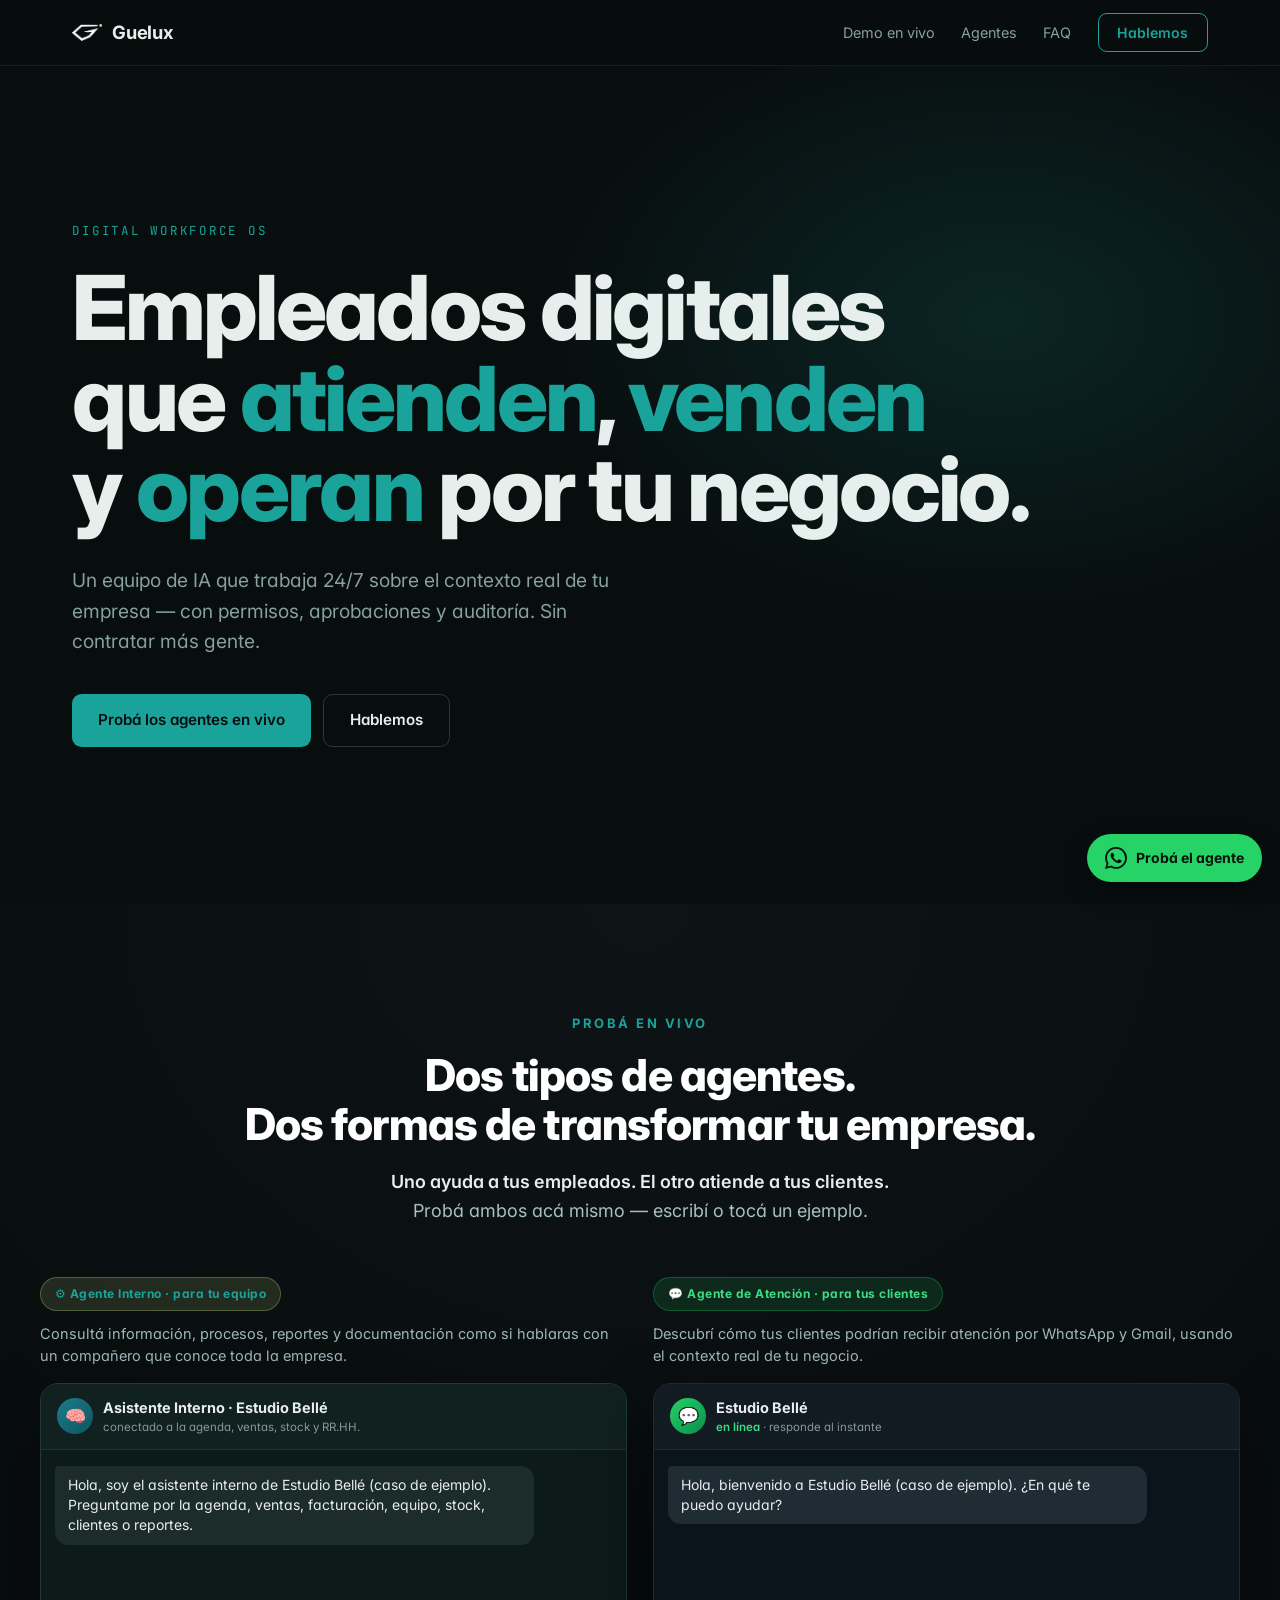
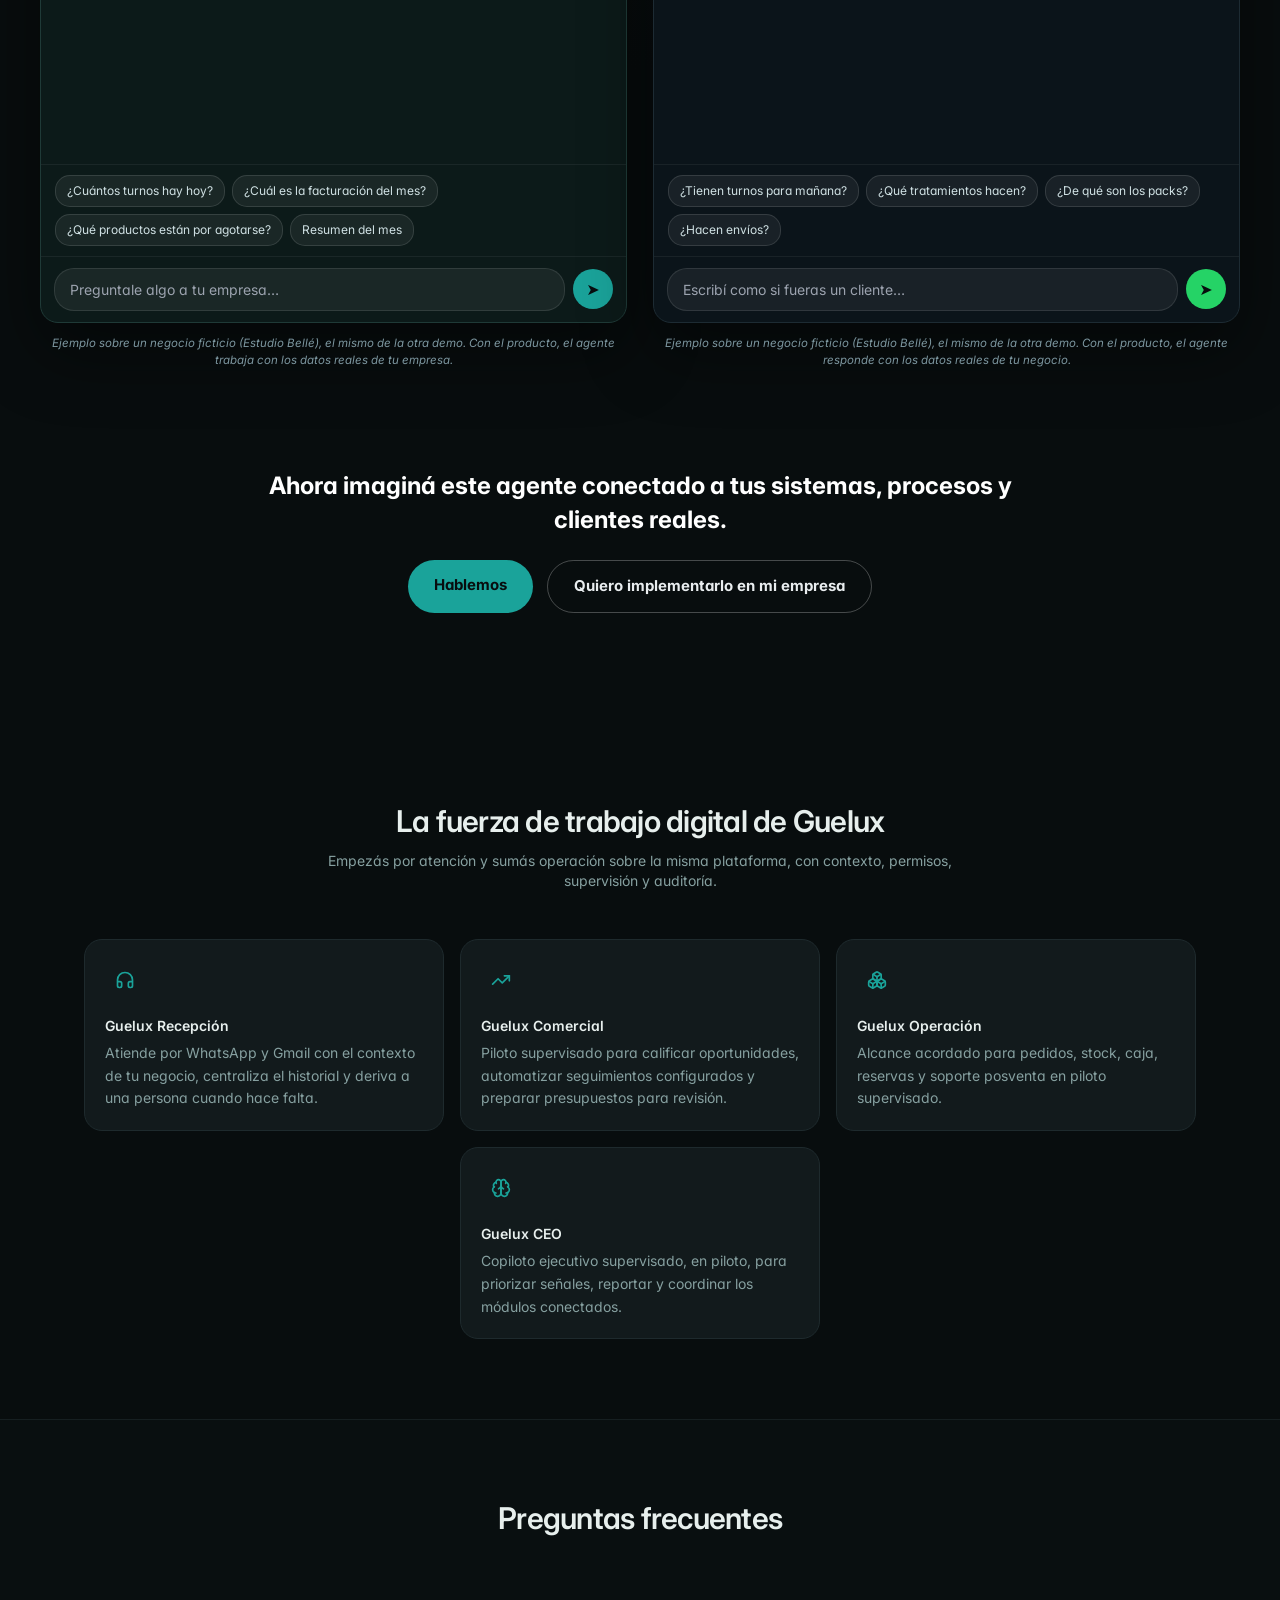
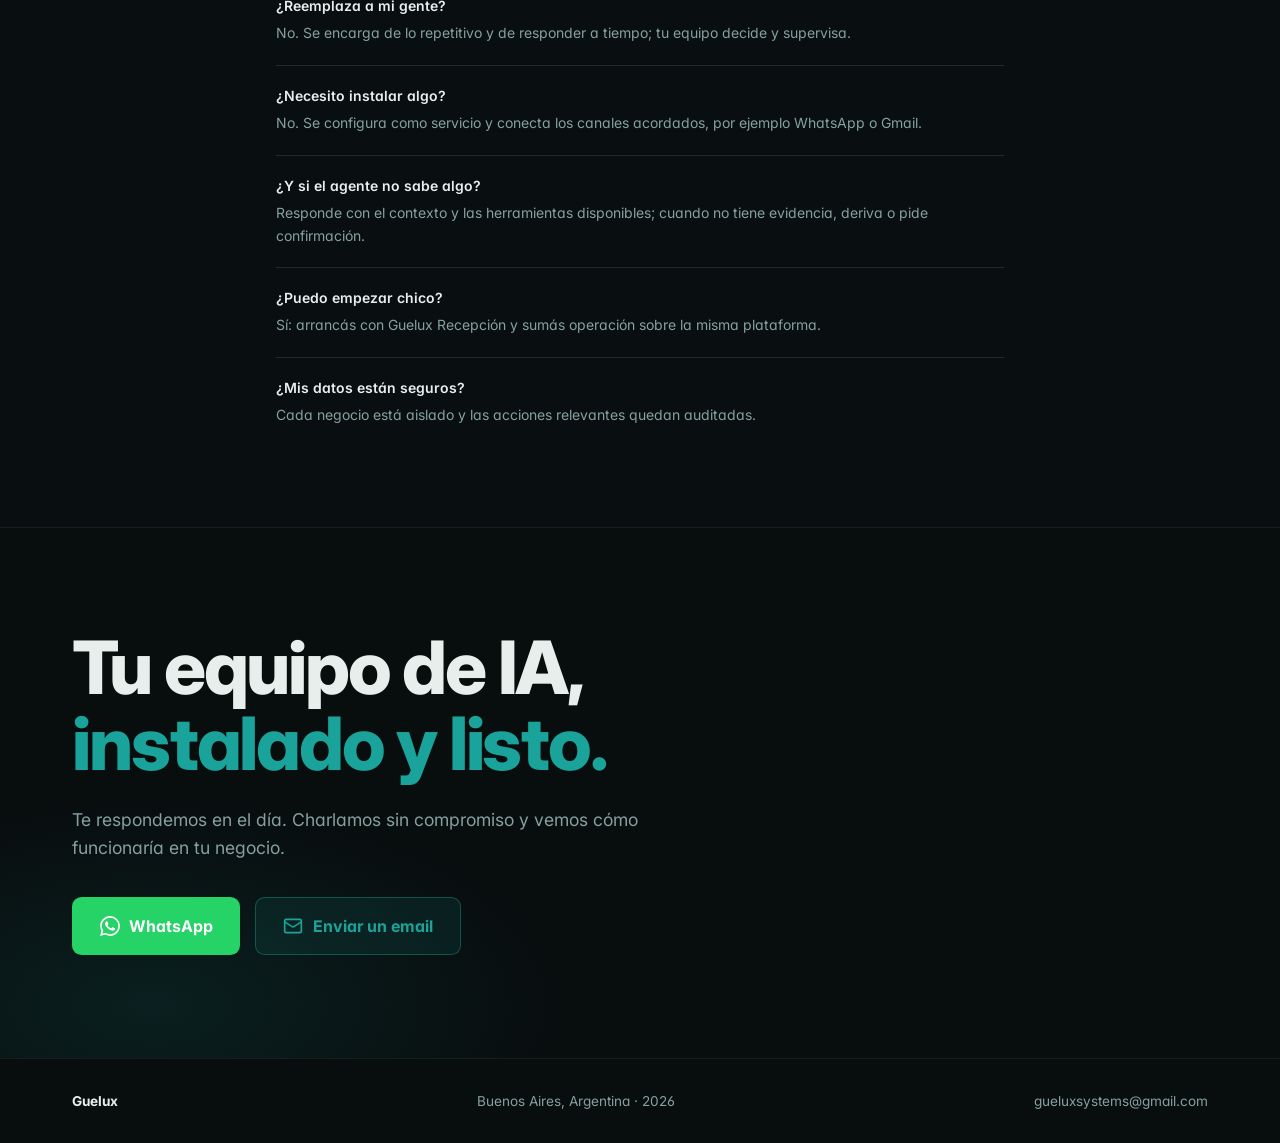
==== index.html @ 10192f2e "landing: id=faq en la sección FAQ (arregla el ancla del menú)" ====
<!DOCTYPE html>
<html lang="es-AR">
<head>
<meta charset="UTF-8" />
<meta name="viewport" content="width=device-width, initial-scale=1.0" />
<title>Guelux — Empleados digitales para tu negocio</title>
<meta name="description" content="Empleados digitales que atienden y operan con el contexto real de tu empresa por WhatsApp y Gmail, dentro de reglas, permisos y supervisión humana." />
<meta name="keywords" content="empleados digitales, agente de IA, atención por WhatsApp, IA para negocios, agente de ventas, chatbot con IA, automatización, CRM con IA, Argentina" />
<meta name="author" content="Guelux" />
<link rel="canonical" href="https://guelux.com/" />
<meta name="robots" content="index, follow, max-image-preview:large" />
<meta name="theme-color" content="#080d0e" />
<!-- Open Graph -->
<meta property="og:type" content="website" />
<meta property="og:site_name" content="Guelux" />
<meta property="og:locale" content="es_AR" />
<meta property="og:title" content="Guelux — Empleados digitales para tu negocio" />
<meta property="og:description" content="Empleados digitales que atienden, venden y operan por tu negocio 24/7 por WhatsApp y Gmail, sobre el contexto real de tu empresa. Probá el agente ahora." />
<meta property="og:url" content="https://guelux.com/" />
<meta property="og:image" content="https://guelux.com/guelux-logo.png" />
<!-- Twitter -->
<meta name="twitter:card" content="summary_large_image" />
<meta name="twitter:title" content="Guelux — Empleados digitales para tu negocio" />
<meta name="twitter:description" content="Empleados digitales que atienden, venden y operan por tu negocio 24/7 por WhatsApp. Probá el agente ahora." />
<meta name="twitter:image" content="https://guelux.com/guelux-logo.png" />
<!-- Datos estructurados (SEO / rich results) -->
<script type="application/ld+json">
{"@context":"https://schema.org","@graph":[
 {"@type":"Organization","@id":"https://guelux.com/#org","name":"Guelux","url":"https://guelux.com/","logo":"https://guelux.com/guelux-logo.png","email":"gueluxsystems@gmail.com","areaServed":"AR","description":"Empleados digitales de IA que atienden, venden y operan por tu negocio 24/7 por WhatsApp y Gmail, sobre el contexto real de tu empresa."},
 {"@type":"WebSite","@id":"https://guelux.com/#website","url":"https://guelux.com/","name":"Guelux","inLanguage":"es-AR","publisher":{"@id":"https://guelux.com/#org"}},
 {"@type":"FAQPage","@id":"https://guelux.com/#faq","mainEntity":[
  {"@type":"Question","name":"¿Reemplaza a mi gente?","acceptedAnswer":{"@type":"Answer","text":"No. Se encarga de lo repetitivo y de responder a tiempo; tu equipo decide y supervisa."}},
  {"@type":"Question","name":"¿Necesito instalar algo?","acceptedAnswer":{"@type":"Answer","text":"No. Se configura como servicio y conecta los canales acordados, por ejemplo WhatsApp o Gmail."}},
  {"@type":"Question","name":"¿Y si el agente no sabe algo?","acceptedAnswer":{"@type":"Answer","text":"Responde con el contexto y las herramientas disponibles; cuando no tiene evidencia, deriva o pide confirmación."}},
  {"@type":"Question","name":"¿Puedo empezar chico?","acceptedAnswer":{"@type":"Answer","text":"Sí: arrancás con Guelux Recepción y sumás operación sobre la misma plataforma."}},
  {"@type":"Question","name":"¿Mis datos están seguros?","acceptedAnswer":{"@type":"Answer","text":"Cada negocio está aislado y las acciones relevantes quedan auditadas."}}
 ]}
]}
</script>
<link rel="icon" type="image/png" href="/guelux-logo.png" />
<link rel="apple-touch-icon" href="/guelux-logo.png" />
<link rel="preconnect" href="https://fonts.googleapis.com" />
<link rel="preconnect" href="https://fonts.gstatic.com" crossorigin />
<link href="https://fonts.googleapis.com/css2?family=Inter:wght@300;400;500;600;700;800;900&family=JetBrains+Mono:wght@400;500&display=swap" rel="stylesheet" />
<style>*,:after,:before{--tw-border-spacing-x:0;--tw-border-spacing-y:0;--tw-translate-x:0;--tw-translate-y:0;--tw-rotate:0;--tw-skew-x:0;--tw-skew-y:0;--tw-scale-x:1;--tw-scale-y:1;--tw-pan-x: ;--tw-pan-y: ;--tw-pinch-zoom: ;--tw-scroll-snap-strictness:proximity;--tw-gradient-from-position: ;--tw-gradient-via-position: ;--tw-gradient-to-position: ;--tw-ordinal: ;--tw-slashed-zero: ;--tw-numeric-figure: ;--tw-numeric-spacing: ;--tw-numeric-fraction: ;--tw-ring-inset: ;--tw-ring-offset-width:0px;--tw-ring-offset-color:#fff;--tw-ring-color:rgba(59,130,246,.5);--tw-ring-offset-shadow:0 0 #0000;--tw-ring-shadow:0 0 #0000;--tw-shadow:0 0 #0000;--tw-shadow-colored:0 0 #0000;--tw-blur: ;--tw-brightness: ;--tw-contrast: ;--tw-grayscale: ;--tw-hue-rotate: ;--tw-invert: ;--tw-saturate: ;--tw-sepia: ;--tw-drop-shadow: ;--tw-backdrop-blur: ;--tw-backdrop-brightness: ;--tw-backdrop-contrast: ;--tw-backdrop-grayscale: ;--tw-backdrop-hue-rotate: ;--tw-backdrop-invert: ;--tw-backdrop-opacity: ;--tw-backdrop-saturate: ;--tw-backdrop-sepia: ;--tw-contain-size: ;--tw-contain-layout: ;--tw-contain-paint: ;--tw-contain-style: }::backdrop{--tw-border-spacing-x:0;--tw-border-spacing-y:0;--tw-translate-x:0;--tw-translate-y:0;--tw-rotate:0;--tw-skew-x:0;--tw-skew-y:0;--tw-scale-x:1;--tw-scale-y:1;--tw-pan-x: ;--tw-pan-y: ;--tw-pinch-zoom: ;--tw-scroll-snap-strictness:proximity;--tw-gradient-from-position: ;--tw-gradient-via-position: ;--tw-gradient-to-position: ;--tw-ordinal: ;--tw-slashed-zero: ;--tw-numeric-figure: ;--tw-numeric-spacing: ;--tw-numeric-fraction: ;--tw-ring-inset: ;--tw-ring-offset-width:0px;--tw-ring-offset-color:#fff;--tw-ring-color:rgba(59,130,246,.5);--tw-ring-offset-shadow:0 0 #0000;--tw-ring-shadow:0 0 #0000;--tw-shadow:0 0 #0000;--tw-shadow-colored:0 0 #0000;--tw-blur: ;--tw-brightness: ;--tw-contrast: ;--tw-grayscale: ;--tw-hue-rotate: ;--tw-invert: ;--tw-saturate: ;--tw-sepia: ;--tw-drop-shadow: ;--tw-backdrop-blur: ;--tw-backdrop-brightness: ;--tw-backdrop-contrast: ;--tw-backdrop-grayscale: ;--tw-backdrop-hue-rotate: ;--tw-backdrop-invert: ;--tw-backdrop-opacity: ;--tw-backdrop-saturate: ;--tw-backdrop-sepia: ;--tw-contain-size: ;--tw-contain-layout: ;--tw-contain-paint: ;--tw-contain-style: }/*
! tailwindcss v3.4.19 | MIT License | https://tailwindcss.com
*/*,:after,:before{box-sizing:border-box;border:0 solid #e5e7eb}:after,:before{--tw-content:""}:host,html{line-height:1.5;-webkit-text-size-adjust:100%;-moz-tab-size:4;-o-tab-size:4;tab-size:4;font-family:var(--font-sans),ui-sans-serif,system-ui,sans-serif;font-feature-settings:normal;font-variation-settings:normal;-webkit-tap-highlight-color:transparent}body{margin:0;line-height:inherit}hr{height:0;color:inherit;border-top-width:1px}abbr:where([title]){-webkit-text-decoration:underline dotted;text-decoration:underline dotted}h1,h2,h3,h4,h5,h6{font-size:inherit;font-weight:inherit}a{color:inherit;text-decoration:inherit}b,strong{font-weight:bolder}code,kbd,pre,samp{font-family:ui-monospace,SFMono-Regular,Menlo,Monaco,Consolas,Liberation Mono,Courier New,monospace;font-feature-settings:normal;font-variation-settings:normal;font-size:1em}small{font-size:80%}sub,sup{font-size:75%;line-height:0;position:relative;vertical-align:baseline}sub{bottom:-.25em}sup{top:-.5em}table{text-indent:0;border-color:inherit;border-collapse:collapse}button,input,optgroup,select,textarea{font-family:inherit;font-feature-settings:inherit;font-variation-settings:inherit;font-size:100%;font-weight:inherit;line-height:inherit;letter-spacing:inherit;color:inherit;margin:0;padding:0}button,select{text-transform:none}button,input:where([type=button]),input:where([type=reset]),input:where([type=submit]){-webkit-appearance:button;background-color:transparent;background-image:none}:-moz-focusring{outline:auto}:-moz-ui-invalid{box-shadow:none}progress{vertical-align:baseline}::-webkit-inner-spin-button,::-webkit-outer-spin-button{height:auto}[type=search]{-webkit-appearance:textfield;outline-offset:-2px}::-webkit-search-decoration{-webkit-appearance:none}::-webkit-file-upload-button{-webkit-appearance:button;font:inherit}summary{display:list-item}blockquote,dd,dl,figure,h1,h2,h3,h4,h5,h6,hr,p,pre{margin:0}fieldset{margin:0}fieldset,legend{padding:0}menu,ol,ul{list-style:none;margin:0;padding:0}dialog{padding:0}textarea{resize:vertical}input::-moz-placeholder,textarea::-moz-placeholder{opacity:1;color:#9ca3af}input::placeholder,textarea::placeholder{opacity:1;color:#9ca3af}[role=button],button{cursor:pointer}:disabled{cursor:default}audio,canvas,embed,iframe,img,object,svg,video{display:block;vertical-align:middle}img,video{max-width:100%;height:auto}[hidden]:where(:not([hidden=until-found])){display:none}.pointer-events-none{pointer-events:none}.fixed{position:fixed}.absolute{position:absolute}.relative{position:relative}.sticky{position:sticky}.inset-0{inset:0}.-bottom-24{bottom:-6rem}.-left-24{left:-6rem}.-left-32{left:-8rem}.-left-\[27px\]{left:-27px}.-right-0\.5{right:-.125rem}.-right-20{right:-5rem}.-top-0\.5{top:-.125rem}.-top-3{top:-.75rem}.left-0\.5{left:.125rem}.left-3{left:.75rem}.left-6{left:1.5rem}.right-0{right:0}.top-0{top:0}.top-0\.5{top:.125rem}.top-1\/2{top:50%}.top-1\/4{top:25%}.top-10{top:2.5rem}.top-40{top:10rem}.z-10{z-index:10}.z-20{z-index:20}.z-40{z-index:40}.z-50{z-index:50}.m-3{margin:.75rem}.mx-auto{margin-left:auto;margin-right:auto}.mb-1\.5{margin-bottom:.375rem}.mb-2{margin-bottom:.5rem}.mb-2\.5{margin-bottom:.625rem}.mb-3{margin-bottom:.75rem}.mb-4{margin-bottom:1rem}.mb-6{margin-bottom:1.5rem}.mb-8{margin-bottom:2rem}.ml-1{margin-left:.25rem}.ml-2{margin-left:.5rem}.ml-auto{margin-left:auto}.mt-0\.5{margin-top:.125rem}.mt-1{margin-top:.25rem}.mt-1\.5{margin-top:.375rem}.mt-10{margin-top:2.5rem}.mt-12{margin-top:3rem}.mt-2{margin-top:.5rem}.mt-2\.5{margin-top:.625rem}.mt-3{margin-top:.75rem}.mt-4{margin-top:1rem}.mt-5{margin-top:1.25rem}.mt-6{margin-top:1.5rem}.mt-7{margin-top:1.75rem}.mt-8{margin-top:2rem}.line-clamp-2{overflow:hidden;display:-webkit-box;-webkit-box-orient:vertical;-webkit-line-clamp:2}.block{display:block}.inline-block{display:inline-block}.flex{display:flex}.inline-flex{display:inline-flex}.table{display:table}.grid{display:grid}.hidden{display:none}.h-1{height:.25rem}.h-1\.5{height:.375rem}.h-10{height:2.5rem}.h-11{height:2.75rem}.h-12{height:3rem}.h-14{height:3.5rem}.h-16{height:4rem}.h-2{height:.5rem}.h-3{height:.75rem}.h-3\.5{height:.875rem}.h-4{height:1rem}.h-5{height:1.25rem}.h-56{height:14rem}.h-6{height:1.5rem}.h-7{height:1.75rem}.h-8{height:2rem}.h-80{height:20rem}.h-9{height:2.25rem}.h-\[28rem\]{height:28rem}.h-\[30rem\]{height:30rem}.h-full{height:100%}.h-screen{height:100vh}.max-h-96{max-height:24rem}.min-h-0{min-height:0}.min-h-screen{min-height:100vh}.w-1{width:.25rem}.w-1\.5{width:.375rem}.w-10{width:2.5rem}.w-11{width:2.75rem}.w-12{width:3rem}.w-14{width:3.5rem}.w-16{width:4rem}.w-2{width:.5rem}.w-20{width:5rem}.w-24{width:6rem}.w-28{width:7rem}.w-3{width:.75rem}.w-3\.5{width:.875rem}.w-32{width:8rem}.w-4{width:1rem}.w-40{width:10rem}.w-44{width:11rem}.w-5{width:1.25rem}.w-56{width:14rem}.w-6{width:1.5rem}.w-60{width:15rem}.w-7{width:1.75rem}.w-72{width:18rem}.w-8{width:2rem}.w-80{width:20rem}.w-9{width:2.25rem}.w-\[28rem\]{width:28rem}.w-\[30rem\]{width:30rem}.w-fit{width:-moz-fit-content;width:fit-content}.w-full{width:100%}.min-w-0{min-width:0}.min-w-4{min-width:1rem}.min-w-\[150px\]{min-width:150px}.min-w-\[160px\]{min-width:160px}.min-w-\[2\.5rem\]{min-width:2.5rem}.min-w-\[200px\]{min-width:200px}.min-w-\[220px\]{min-width:220px}.max-w-2xl{max-width:42rem}.max-w-3xl{max-width:48rem}.max-w-4xl{max-width:56rem}.max-w-6xl{max-width:72rem}.max-w-\[22ch\]{max-width:22ch}.max-w-\[78\%\]{max-width:78%}.max-w-\[82\%\]{max-width:82%}.max-w-lg{max-width:32rem}.max-w-md{max-width:28rem}.max-w-sm{max-width:24rem}.max-w-xl{max-width:36rem}.max-w-xs{max-width:20rem}.flex-1{flex:1 1 0%}.shrink-0{flex-shrink:0}.-translate-y-1\/2{--tw-translate-y:-50%;transform:translate(var(--tw-translate-x),var(--tw-translate-y)) rotate(var(--tw-rotate)) skewX(var(--tw-skew-x)) skewY(var(--tw-skew-y)) scaleX(var(--tw-scale-x)) scaleY(var(--tw-scale-y))}@keyframes pulse{50%{opacity:.5}}.animate-pulse{animation:pulse 2s cubic-bezier(.4,0,.6,1) infinite}@keyframes spin{to{transform:rotate(1turn)}}.animate-spin{animation:spin 1s linear infinite}.cursor-default{cursor:default}.cursor-pointer{cursor:pointer}.resize-none{resize:none}.resize-y{resize:vertical}.grid-cols-1{grid-template-columns:repeat(1,minmax(0,1fr))}.grid-cols-2{grid-template-columns:repeat(2,minmax(0,1fr))}.grid-cols-3{grid-template-columns:repeat(3,minmax(0,1fr))}.grid-cols-4{grid-template-columns:repeat(4,minmax(0,1fr))}.flex-row-reverse{flex-direction:row-reverse}.flex-col{flex-direction:column}.flex-wrap{flex-wrap:wrap}.items-start{align-items:flex-start}.items-end{align-items:flex-end}.items-center{align-items:center}.items-baseline{align-items:baseline}.justify-start{justify-content:flex-start}.justify-end{justify-content:flex-end}.justify-center{justify-content:center}.justify-between{justify-content:space-between}.gap-0\.5{gap:.125rem}.gap-1{gap:.25rem}.gap-1\.5{gap:.375rem}.gap-2{gap:.5rem}.gap-2\.5{gap:.625rem}.gap-3{gap:.75rem}.gap-4{gap:1rem}.gap-5{gap:1.25rem}.gap-6{gap:1.5rem}.gap-7{gap:1.75rem}.gap-px{gap:1px}.gap-x-2{-moz-column-gap:.5rem;column-gap:.5rem}.gap-x-3{-moz-column-gap:.75rem;column-gap:.75rem}.gap-x-4{-moz-column-gap:1rem;column-gap:1rem}.gap-x-6{-moz-column-gap:1.5rem;column-gap:1.5rem}.gap-y-1{row-gap:.25rem}.gap-y-2{row-gap:.5rem}.space-y-0\.5>:not([hidden])~:not([hidden]){--tw-space-y-reverse:0;margin-top:calc(.125rem * calc(1 - var(--tw-space-y-reverse)));margin-bottom:calc(.125rem * var(--tw-space-y-reverse))}.space-y-1\.5>:not([hidden])~:not([hidden]){--tw-space-y-reverse:0;margin-top:calc(.375rem * calc(1 - var(--tw-space-y-reverse)));margin-bottom:calc(.375rem * var(--tw-space-y-reverse))}.space-y-2>:not([hidden])~:not([hidden]){--tw-space-y-reverse:0;margin-top:calc(.5rem * calc(1 - var(--tw-space-y-reverse)));margin-bottom:calc(.5rem * var(--tw-space-y-reverse))}.space-y-2\.5>:not([hidden])~:not([hidden]){--tw-space-y-reverse:0;margin-top:calc(.625rem * calc(1 - var(--tw-space-y-reverse)));margin-bottom:calc(.625rem * var(--tw-space-y-reverse))}.space-y-3>:not([hidden])~:not([hidden]){--tw-space-y-reverse:0;margin-top:calc(.75rem * calc(1 - var(--tw-space-y-reverse)));margin-bottom:calc(.75rem * var(--tw-space-y-reverse))}.space-y-3\.5>:not([hidden])~:not([hidden]){--tw-space-y-reverse:0;margin-top:calc(.875rem * calc(1 - var(--tw-space-y-reverse)));margin-bottom:calc(.875rem * var(--tw-space-y-reverse))}.space-y-4>:not([hidden])~:not([hidden]){--tw-space-y-reverse:0;margin-top:calc(1rem * calc(1 - var(--tw-space-y-reverse)));margin-bottom:calc(1rem * var(--tw-space-y-reverse))}.space-y-5>:not([hidden])~:not([hidden]){--tw-space-y-reverse:0;margin-top:calc(1.25rem * calc(1 - var(--tw-space-y-reverse)));margin-bottom:calc(1.25rem * var(--tw-space-y-reverse))}.space-y-6>:not([hidden])~:not([hidden]){--tw-space-y-reverse:0;margin-top:calc(1.5rem * calc(1 - var(--tw-space-y-reverse)));margin-bottom:calc(1.5rem * var(--tw-space-y-reverse))}.space-y-8>:not([hidden])~:not([hidden]){--tw-space-y-reverse:0;margin-top:calc(2rem * calc(1 - var(--tw-space-y-reverse)));margin-bottom:calc(2rem * var(--tw-space-y-reverse))}.divide-y>:not([hidden])~:not([hidden]){--tw-divide-y-reverse:0;border-top-width:calc(1px * calc(1 - var(--tw-divide-y-reverse)));border-bottom-width:calc(1px * var(--tw-divide-y-reverse))}.divide-border>:not([hidden])~:not([hidden]){--tw-divide-opacity:1;border-color:rgb(var(--border)/var(--tw-divide-opacity,1))}.overflow-hidden{overflow:hidden}.overflow-y-auto{overflow-y:auto}.truncate{overflow:hidden;text-overflow:ellipsis}.truncate,.whitespace-nowrap{white-space:nowrap}.whitespace-pre-line{white-space:pre-line}.whitespace-pre-wrap{white-space:pre-wrap}.rounded{border-radius:.25rem}.rounded-2xl{border-radius:1.125rem}.rounded-full{border-radius:9999px}.rounded-lg{border-radius:.5rem}.rounded-md{border-radius:.375rem}.rounded-sm{border-radius:.125rem}.rounded-xl{border-radius:.875rem}.rounded-tl-sm{border-top-left-radius:.125rem}.rounded-tr-sm{border-top-right-radius:.125rem}.border{border-width:1px}.border-y{border-top-width:1px}.border-b,.border-y{border-bottom-width:1px}.border-l{border-left-width:1px}.border-r{border-right-width:1px}.border-t{border-top-width:1px}.border-dashed{border-style:dashed}.border-border{--tw-border-opacity:1;border-color:rgb(var(--border)/var(--tw-border-opacity,1))}.border-border-strong{--tw-border-opacity:1;border-color:rgb(var(--border-strong)/var(--tw-border-opacity,1))}.border-border\/50{border-color:rgb(var(--border)/.5)}.border-border\/60{border-color:rgb(var(--border)/.6)}.border-danger\/30{border-color:rgb(var(--danger)/.3)}.border-teal{--tw-border-opacity:1;border-color:rgb(var(--teal)/var(--tw-border-opacity,1))}.border-teal\/30{border-color:rgb(var(--teal)/.3)}.border-teal\/40{border-color:rgb(var(--teal)/.4)}.border-warn\/30{border-color:rgb(var(--warn)/.3)}.border-wasabi{--tw-border-opacity:1;border-color:rgb(var(--wasabi)/var(--tw-border-opacity,1))}.border-wasabi\/30{border-color:rgb(var(--wasabi)/.3)}.bg-bg{--tw-bg-opacity:1;background-color:rgb(var(--bg)/var(--tw-bg-opacity,1))}.bg-bg\/80{background-color:rgb(var(--bg)/.8)}.bg-black\/50{background-color:rgba(0,0,0,.5)}.bg-border{--tw-bg-opacity:1;background-color:rgb(var(--border)/var(--tw-bg-opacity,1))}.bg-current{background-color:currentColor}.bg-danger\/10{background-color:rgb(var(--danger)/.1)}.bg-elevated{--tw-bg-opacity:1;background-color:rgb(var(--elevated)/var(--tw-bg-opacity,1))}.bg-elevated\/20{background-color:rgb(var(--elevated)/.2)}.bg-elevated\/30{background-color:rgb(var(--elevated)/.3)}.bg-elevated\/40{background-color:rgb(var(--elevated)/.4)}.bg-elevated\/50{background-color:rgb(var(--elevated)/.5)}.bg-elevated\/60{background-color:rgb(var(--elevated)/.6)}.bg-muted{--tw-bg-opacity:1;background-color:rgb(var(--muted)/var(--tw-bg-opacity,1))}.bg-muted\/10{background-color:rgb(var(--muted)/.1)}.bg-muted\/15{background-color:rgb(var(--muted)/.15)}.bg-muted\/20{background-color:rgb(var(--muted)/.2)}.bg-panel{--tw-bg-opacity:1;background-color:rgb(var(--panel)/var(--tw-bg-opacity,1))}.bg-panel\/30{background-color:rgb(var(--panel)/.3)}.bg-panel\/40{background-color:rgb(var(--panel)/.4)}.bg-panel\/60{background-color:rgb(var(--panel)/.6)}.bg-teal{--tw-bg-opacity:1;background-color:rgb(var(--teal)/var(--tw-bg-opacity,1))}.bg-teal\/10{background-color:rgb(var(--teal)/.1)}.bg-teal\/15{background-color:rgb(var(--teal)/.15)}.bg-teal\/40{background-color:rgb(var(--teal)/.4)}.bg-teal\/5{background-color:rgb(var(--teal)/.05)}.bg-teal\/60{background-color:rgb(var(--teal)/.6)}.bg-transparent{background-color:transparent}.bg-warn{--tw-bg-opacity:1;background-color:rgb(var(--warn)/var(--tw-bg-opacity,1))}.bg-warn\/10{background-color:rgb(var(--warn)/.1)}.bg-warn\/50{background-color:rgb(var(--warn)/.5)}.bg-wasabi{--tw-bg-opacity:1;background-color:rgb(var(--wasabi)/var(--tw-bg-opacity,1))}.bg-wasabi\/10{background-color:rgb(var(--wasabi)/.1)}.bg-wasabi\/15{background-color:rgb(var(--wasabi)/.15)}.bg-wasabi\/20{background-color:rgb(var(--wasabi)/.2)}.bg-wasabi\/5{background-color:rgb(var(--wasabi)/.05)}.bg-wasabi\/50{background-color:rgb(var(--wasabi)/.5)}.bg-white{--tw-bg-opacity:1;background-color:rgb(255 255 255/var(--tw-bg-opacity,1))}.bg-gradient-to-b{background-image:linear-gradient(to bottom,var(--tw-gradient-stops))}.bg-gradient-to-br{background-image:linear-gradient(to bottom right,var(--tw-gradient-stops))}.from-teal-dim\/25{--tw-gradient-from:rgb(var(--teal-dim)/0.25) var(--tw-gradient-from-position);--tw-gradient-to:rgb(var(--teal-dim)/0) var(--tw-gradient-to-position);--tw-gradient-stops:var(--tw-gradient-from),var(--tw-gradient-to)}.from-teal-dim\/40{--tw-gradient-from:rgb(var(--teal-dim)/0.4) var(--tw-gradient-from-position);--tw-gradient-to:rgb(var(--teal-dim)/0) var(--tw-gradient-to-position);--tw-gradient-stops:var(--tw-gradient-from),var(--tw-gradient-to)}.via-bg{--tw-gradient-to:rgb(var(--bg)/0) var(--tw-gradient-to-position);--tw-gradient-stops:var(--tw-gradient-from),rgb(var(--bg)/1) var(--tw-gradient-via-position),var(--tw-gradient-to)}.to-bg{--tw-gradient-to:rgb(var(--bg)/1) var(--tw-gradient-to-position)}.object-contain{-o-object-fit:contain;object-fit:contain}.p-0\.5{padding:.125rem}.p-12{padding:3rem}.p-2{padding:.5rem}.p-3{padding:.75rem}.p-3\.5{padding:.875rem}.p-4{padding:1rem}.p-5{padding:1.25rem}.p-6{padding:1.5rem}.px-1{padding-left:.25rem;padding-right:.25rem}.px-1\.5{padding-left:.375rem;padding-right:.375rem}.px-2{padding-left:.5rem;padding-right:.5rem}.px-2\.5{padding-left:.625rem;padding-right:.625rem}.px-3{padding-left:.75rem;padding-right:.75rem}.px-3\.5{padding-left:.875rem;padding-right:.875rem}.px-4{padding-left:1rem;padding-right:1rem}.px-5{padding-left:1.25rem;padding-right:1.25rem}.px-6{padding-left:1.5rem;padding-right:1.5rem}.py-0\.5{padding-top:.125rem;padding-bottom:.125rem}.py-1{padding-top:.25rem;padding-bottom:.25rem}.py-1\.5{padding-top:.375rem;padding-bottom:.375rem}.py-10{padding-top:2.5rem;padding-bottom:2.5rem}.py-16{padding-top:4rem;padding-bottom:4rem}.py-2{padding-top:.5rem;padding-bottom:.5rem}.py-2\.5{padding-top:.625rem;padding-bottom:.625rem}.py-20{padding-top:5rem;padding-bottom:5rem}.py-24{padding-top:6rem;padding-bottom:6rem}.py-3{padding-top:.75rem;padding-bottom:.75rem}.py-3\.5{padding-top:.875rem;padding-bottom:.875rem}.py-4{padding-top:1rem;padding-bottom:1rem}.py-5{padding-top:1.25rem;padding-bottom:1.25rem}.py-6{padding-top:1.5rem;padding-bottom:1.5rem}.py-8{padding-top:2rem;padding-bottom:2rem}.pb-16{padding-bottom:4rem}.pb-2{padding-bottom:.5rem}.pl-5{padding-left:1.25rem}.pl-6{padding-left:1.5rem}.pl-9{padding-left:2.25rem}.pr-3{padding-right:.75rem}.pt-0\.5{padding-top:.125rem}.pt-1{padding-top:.25rem}.pt-2{padding-top:.5rem}.pt-2\.5{padding-top:.625rem}.pt-20{padding-top:5rem}.pt-3{padding-top:.75rem}.pt-4{padding-top:1rem}.pt-5{padding-top:1.25rem}.text-left{text-align:left}.text-center{text-align:center}.text-right{text-align:right}.font-mono{font-family:ui-monospace,SFMono-Regular,Menlo,Monaco,Consolas,Liberation Mono,Courier New,monospace}.text-2xl{font-size:1.5rem;line-height:2rem}.text-3xl{font-size:1.875rem;line-height:2.25rem}.text-4xl{font-size:2.25rem;line-height:2.5rem}.text-\[10px\]{font-size:10px}.text-\[11px\]{font-size:11px}.text-base{font-size:1rem;line-height:1.5rem}.text-lg{font-size:1.125rem;line-height:1.75rem}.text-sm{font-size:.875rem;line-height:1.25rem}.text-xl{font-size:1.25rem;line-height:1.75rem}.text-xs{font-size:.75rem;line-height:1rem}.font-black{font-weight:900}.font-bold{font-weight:700}.font-medium{font-weight:500}.font-normal{font-weight:400}.font-semibold{font-weight:600}.uppercase{text-transform:uppercase}.capitalize{text-transform:capitalize}.tabular-nums{--tw-numeric-spacing:tabular-nums;font-variant-numeric:var(--tw-ordinal) var(--tw-slashed-zero) var(--tw-numeric-figure) var(--tw-numeric-spacing) var(--tw-numeric-fraction)}.leading-relaxed{line-height:1.625}.leading-snug{line-height:1.375}.leading-tight{line-height:1.25}.tracking-tight{letter-spacing:-.025em}.tracking-wide{letter-spacing:.025em}.text-\[\#25D366\]{--tw-text-opacity:1;color:rgb(37 211 102/var(--tw-text-opacity,1))}.text-bg{--tw-text-opacity:1;color:rgb(var(--bg)/var(--tw-text-opacity,1))}.text-blue-400{--tw-text-opacity:1;color:rgb(96 165 250/var(--tw-text-opacity,1))}.text-border-strong{--tw-text-opacity:1;color:rgb(var(--border-strong)/var(--tw-text-opacity,1))}.text-danger{--tw-text-opacity:1;color:rgb(var(--danger)/var(--tw-text-opacity,1))}.text-fg{--tw-text-opacity:1;color:rgb(var(--fg)/var(--tw-text-opacity,1))}.text-fg\/80{color:rgb(var(--fg)/.8)}.text-fg\/90{color:rgb(var(--fg)/.9)}.text-muted{--tw-text-opacity:1;color:rgb(var(--muted)/var(--tw-text-opacity,1))}.text-muted\/60{color:rgb(var(--muted)/.6)}.text-muted\/70{color:rgb(var(--muted)/.7)}.text-pink-400{--tw-text-opacity:1;color:rgb(244 114 182/var(--tw-text-opacity,1))}.text-red-400{--tw-text-opacity:1;color:rgb(248 113 113/var(--tw-text-opacity,1))}.text-sky-400{--tw-text-opacity:1;color:rgb(56 189 248/var(--tw-text-opacity,1))}.text-teal{--tw-text-opacity:1;color:rgb(var(--teal)/var(--tw-text-opacity,1))}.text-transparent{color:transparent}.text-warn{--tw-text-opacity:1;color:rgb(var(--warn)/var(--tw-text-opacity,1))}.text-wasabi{--tw-text-opacity:1;color:rgb(var(--wasabi)/var(--tw-text-opacity,1))}.line-through{text-decoration-line:line-through}.opacity-15{opacity:.15}.opacity-20{opacity:.2}.opacity-25{opacity:.25}.opacity-30{opacity:.3}.shadow-lg{--tw-shadow:0 10px 15px -3px rgba(0,0,0,.1),0 4px 6px -4px rgba(0,0,0,.1);--tw-shadow-colored:0 10px 15px -3px var(--tw-shadow-color),0 4px 6px -4px var(--tw-shadow-color)}.shadow-lg,.shadow-soft{box-shadow:var(--tw-ring-offset-shadow,0 0 #0000),var(--tw-ring-shadow,0 0 #0000),var(--tw-shadow)}.shadow-soft{--tw-shadow:0 1px 2px rgba(0,0,0,.3),0 8px 24px -12px rgba(0,0,0,.5);--tw-shadow-colored:0 1px 2px var(--tw-shadow-color),0 8px 24px -12px var(--tw-shadow-color)}.shadow-xl{--tw-shadow:0 20px 25px -5px rgba(0,0,0,.1),0 8px 10px -6px rgba(0,0,0,.1);--tw-shadow-colored:0 20px 25px -5px var(--tw-shadow-color),0 8px 10px -6px var(--tw-shadow-color);box-shadow:var(--tw-ring-offset-shadow,0 0 #0000),var(--tw-ring-shadow,0 0 #0000),var(--tw-shadow)}.outline-none{outline:2px solid transparent;outline-offset:2px}.ring-1{--tw-ring-offset-shadow:var(--tw-ring-inset) 0 0 0 var(--tw-ring-offset-width) var(--tw-ring-offset-color);--tw-ring-shadow:var(--tw-ring-inset) 0 0 0 calc(1px + var(--tw-ring-offset-width)) var(--tw-ring-color);box-shadow:var(--tw-ring-offset-shadow),var(--tw-ring-shadow),var(--tw-shadow,0 0 #0000)}.ring-teal\/30{--tw-ring-color:rgb(var(--teal)/0.3)}.blur-3xl{--tw-blur:blur(64px)}.blur-3xl,.brightness-0{filter:var(--tw-blur) var(--tw-brightness) var(--tw-contrast) var(--tw-grayscale) var(--tw-hue-rotate) var(--tw-invert) var(--tw-saturate) var(--tw-sepia) var(--tw-drop-shadow)}.brightness-0{--tw-brightness:brightness(0)}.invert{--tw-invert:invert(100%)}.filter,.invert{filter:var(--tw-blur) var(--tw-brightness) var(--tw-contrast) var(--tw-grayscale) var(--tw-hue-rotate) var(--tw-invert) var(--tw-saturate) var(--tw-sepia) var(--tw-drop-shadow)}.backdrop-blur{--tw-backdrop-blur:blur(8px);backdrop-filter:var(--tw-backdrop-blur) var(--tw-backdrop-brightness) var(--tw-backdrop-contrast) var(--tw-backdrop-grayscale) var(--tw-backdrop-hue-rotate) var(--tw-backdrop-invert) var(--tw-backdrop-opacity) var(--tw-backdrop-saturate) var(--tw-backdrop-sepia)}.transition-all{transition-property:all;transition-timing-function:cubic-bezier(.4,0,.2,1);transition-duration:.15s}.transition-colors{transition-property:color,background-color,border-color,text-decoration-color,fill,stroke;transition-timing-function:cubic-bezier(.4,0,.2,1);transition-duration:.15s}.transition-opacity{transition-property:opacity;transition-timing-function:cubic-bezier(.4,0,.2,1);transition-duration:.15s}.transition-transform{transition-property:transform;transition-timing-function:cubic-bezier(.4,0,.2,1);transition-duration:.15s}.glass{background:linear-gradient(180deg,hsla(0,0%,100%,.02),hsla(0,0%,100%,0))}:root{--bg:8 13 14;--panel:14 20 22;--elevated:18 26 28;--border:30 42 45;--border-strong:42 56 60;--fg:231 239 237;--muted:134 160 160;--teal:26 163 154;--teal-dim:17 83 97;--wasabi:182 217 76;--danger:239 100 100;--warn:217 151 60;--font-sans:"Inter",ui-sans-serif,system-ui,sans-serif}*{border-color:rgb(var(--border))}body,html{height:100%}body{background-color:rgb(var(--bg));color:rgb(var(--fg));font-feature-settings:"cv11","ss01";-webkit-font-smoothing:antialiased}::-webkit-scrollbar{width:10px;height:10px}::-webkit-scrollbar-thumb{background:rgb(var(--border-strong));border-radius:999px;border:3px solid rgb(var(--bg))}::-webkit-scrollbar-track{background:transparent}.placeholder\:text-muted::-moz-placeholder{--tw-text-opacity:1;color:rgb(var(--muted)/var(--tw-text-opacity,1))}.placeholder\:text-muted::placeholder{--tw-text-opacity:1;color:rgb(var(--muted)/var(--tw-text-opacity,1))}.hover\:border-border-strong:hover{--tw-border-opacity:1;border-color:rgb(var(--border-strong)/var(--tw-border-opacity,1))}.hover\:border-teal:hover{--tw-border-opacity:1;border-color:rgb(var(--teal)/var(--tw-border-opacity,1))}.hover\:border-teal\/50:hover{border-color:rgb(var(--teal)/.5)}.hover\:bg-danger\/20:hover{background-color:rgb(var(--danger)/.2)}.hover\:bg-elevated:hover{--tw-bg-opacity:1;background-color:rgb(var(--elevated)/var(--tw-bg-opacity,1))}.hover\:bg-elevated\/60:hover{background-color:rgb(var(--elevated)/.6)}.hover\:bg-panel:hover{--tw-bg-opacity:1;background-color:rgb(var(--panel)/var(--tw-bg-opacity,1))}.hover\:bg-panel\/40:hover{background-color:rgb(var(--panel)/.4)}.hover\:bg-panel\/50:hover{background-color:rgb(var(--panel)/.5)}.hover\:bg-teal\/20:hover{background-color:rgb(var(--teal)/.2)}.hover\:bg-teal\/25:hover{background-color:rgb(var(--teal)/.25)}.hover\:bg-teal\/90:hover{background-color:rgb(var(--teal)/.9)}.hover\:bg-wasabi\/30:hover{background-color:rgb(var(--wasabi)/.3)}.hover\:bg-wasabi\/90:hover{background-color:rgb(var(--wasabi)/.9)}.hover\:text-fg:hover{--tw-text-opacity:1;color:rgb(var(--fg)/var(--tw-text-opacity,1))}.hover\:text-red-400:hover{--tw-text-opacity:1;color:rgb(248 113 113/var(--tw-text-opacity,1))}.hover\:text-teal:hover{--tw-text-opacity:1;color:rgb(var(--teal)/var(--tw-text-opacity,1))}.hover\:underline:hover{text-decoration-line:underline}.hover\:opacity-80:hover{opacity:.8}.hover\:opacity-90:hover{opacity:.9}.focus\:border-border-strong:focus{--tw-border-opacity:1;border-color:rgb(var(--border-strong)/var(--tw-border-opacity,1))}.focus\:border-teal\/60:focus{border-color:rgb(var(--teal)/.6)}.disabled\:pointer-events-none:disabled{pointer-events:none}.disabled\:opacity-40:disabled{opacity:.4}.disabled\:opacity-50:disabled{opacity:.5}.group:hover .group-hover\:translate-x-0\.5{--tw-translate-x:0.125rem;transform:translate(var(--tw-translate-x),var(--tw-translate-y)) rotate(var(--tw-rotate)) skewX(var(--tw-skew-x)) skewY(var(--tw-skew-y)) scaleX(var(--tw-scale-x)) scaleY(var(--tw-scale-y))}@media (min-width:640px){.sm\:col-span-2{grid-column:span 2/span 2}.sm\:inline{display:inline}.sm\:flex{display:flex}.sm\:inline-flex{display:inline-flex}.sm\:grid-cols-2{grid-template-columns:repeat(2,minmax(0,1fr))}.sm\:grid-cols-3{grid-template-columns:repeat(3,minmax(0,1fr))}.sm\:grid-cols-4{grid-template-columns:repeat(4,minmax(0,1fr))}.sm\:flex-row{flex-direction:row}.sm\:items-center{align-items:center}.sm\:text-3xl{font-size:1.875rem;line-height:2.25rem}.sm\:text-5xl{font-size:3rem;line-height:1}}@media (min-width:768px){.md\:grid-cols-2{grid-template-columns:repeat(2,minmax(0,1fr))}.md\:grid-cols-3{grid-template-columns:repeat(3,minmax(0,1fr))}}@media (min-width:1024px){.lg\:block{display:block}.lg\:hidden{display:none}.lg\:grid-cols-2{grid-template-columns:repeat(2,minmax(0,1fr))}.lg\:grid-cols-3{grid-template-columns:repeat(3,minmax(0,1fr))}.lg\:grid-cols-4{grid-template-columns:repeat(4,minmax(0,1fr))}.lg\:grid-cols-5{grid-template-columns:repeat(5,minmax(0,1fr))}.lg\:grid-cols-6{grid-template-columns:repeat(6,minmax(0,1fr))}.lg\:grid-cols-\[1\.05fr_1fr\]{grid-template-columns:1.05fr 1fr}.lg\:grid-cols-\[1\.1fr_0\.9fr\]{grid-template-columns:1.1fr .9fr}.lg\:grid-cols-\[1\.4fr_1fr\]{grid-template-columns:1.4fr 1fr}}@media (min-width:1280px){.xl\:w-80{width:20rem}.xl\:grid-cols-3{grid-template-columns:repeat(3,minmax(0,1fr))}.xl\:grid-cols-4{grid-template-columns:repeat(4,minmax(0,1fr))}}</style>
<style>
  html{scroll-behavior:smooth}
  body{font-family:var(--font-sans)}
  /* NAVBAR: logo izquierda, links a la derecha, sin Ingresar */
  .gx-nav{position:sticky;top:0;z-index:50;border-bottom:1px solid rgb(var(--border)/.6);background:rgb(var(--bg)/.82);backdrop-filter:blur(12px)}
  .gx-nav-in{max-width:1180px;margin:0 auto;padding:.8rem 1.4rem;display:flex;align-items:center;justify-content:space-between}
  .gx-brand{display:flex;align-items:center;gap:.6rem;font-weight:700;font-size:1.15rem;letter-spacing:-.01em;color:rgb(var(--fg))}
  .gx-brand img{height:30px;width:30px;object-fit:contain}
  .gx-nav-right{display:flex;align-items:center;gap:1.7rem}
  .gx-nav-links{display:flex;align-items:center;gap:1.6rem;font-size:.9rem;color:rgb(var(--muted))}
  .gx-nav-links a{transition:color .2s}.gx-nav-links a:hover{color:rgb(var(--fg))}
  .gx-nav-cta{border:1px solid rgb(var(--teal));color:rgb(var(--teal));border-radius:.55rem;padding:.5rem 1.15rem;font-size:.88rem;font-weight:600;transition:all .2s}
  .gx-nav-cta:hover{background:rgb(var(--teal));color:rgb(var(--bg))}
  @media(max-width:760px){.gx-nav-links{display:none}}
  /* HERO grande (formato viejo, teal) */
  .gx-hero{position:relative;overflow:hidden;display:flex;align-items:center;min-height:calc(100vh - 62px)}
  .gx-hero-glow{position:absolute;inset:0;pointer-events:none;background:radial-gradient(55% 55% at 78% 30%,rgb(var(--teal)/.16),transparent 68%)}
  .gx-wrap{position:relative;width:100%;max-width:1180px;margin:0 auto;padding:clamp(3.5rem,8vw,7rem) 1.4rem}
  .gx-kicker{font-family:'JetBrains Mono',monospace;font-size:.78rem;letter-spacing:.22em;text-transform:uppercase;color:rgb(var(--teal));margin-bottom:1.4rem}
  .gx-h1{font-size:clamp(2.9rem,7.4vw,5.6rem);font-weight:800;line-height:1.01;letter-spacing:-.03em;color:rgb(var(--fg))}
  .gx-h1 .em{color:rgb(var(--teal))}
  .gx-sub{margin-top:1.9rem;max-width:46ch;font-size:clamp(1.05rem,1.6vw,1.2rem);line-height:1.6;color:rgb(var(--muted))}
  .gx-cta-row{margin-top:2.3rem;display:flex;flex-wrap:wrap;gap:.8rem}
  .gx-btn{display:inline-flex;align-items:center;gap:.5rem;border-radius:.6rem;padding:.9rem 1.6rem;font-size:.95rem;font-weight:600;transition:all .2s}
  .gx-btn-primary{background:rgb(var(--teal));color:rgb(var(--bg))}
  .gx-btn-primary:hover{filter:brightness(1.09);transform:translateY(-1px)}
  .gx-btn-ghost{border:1px solid rgb(var(--border-strong));color:rgb(var(--fg))}
  .gx-btn-ghost:hover{background:rgb(var(--elevated))}
  /* CONTACTO grande (formato viejo, a la izquierda) */
  .gx-contact{position:relative;overflow:hidden;border-top:1px solid rgb(var(--border)/.6)}
  .gx-contact-glow{position:absolute;inset:0;pointer-events:none;background:radial-gradient(50% 60% at 12% 90%,rgb(var(--teal)/.12),transparent 65%)}
  .gx-contact-kicker{font-family:'JetBrains Mono',monospace;font-size:.78rem;letter-spacing:.2em;text-transform:uppercase;color:rgb(var(--teal));margin-bottom:1rem}
  .gx-contact-h2{font-size:clamp(2.6rem,6.5vw,4.6rem);font-weight:800;line-height:1.03;letter-spacing:-.03em;color:rgb(var(--fg))}
  .gx-contact-h2 .em{color:rgb(var(--teal))}
  .gx-contact-sub{margin-top:1.5rem;max-width:52ch;font-size:1.1rem;line-height:1.6;color:rgb(var(--muted))}
  .gx-contact-btns{margin-top:2.2rem;display:flex;flex-wrap:wrap;gap:.9rem}
  .gx-wa{display:inline-flex;align-items:center;gap:.6rem;background:#25D366;color:#fff;border-radius:.6rem;padding:1rem 1.7rem;font-weight:700;transition:all .2s}
  .gx-wa:hover{filter:brightness(1.07);transform:translateY(-1px)}
  .gx-mail{display:inline-flex;align-items:center;gap:.6rem;background:rgb(var(--teal)/.1);border:1px solid rgb(var(--teal)/.4);color:rgb(var(--teal));border-radius:.6rem;padding:1rem 1.7rem;font-weight:700;transition:all .2s}
  .gx-mail:hover{background:rgb(var(--teal)/.18)}
  /* FOOTER */
  .gx-foot{border-top:1px solid rgb(var(--border)/.6)}
  .gx-foot-in{max-width:1180px;margin:0 auto;padding:2rem 1.4rem;display:flex;flex-wrap:wrap;gap:.6rem;align-items:center;justify-content:space-between;font-size:.85rem;color:rgb(var(--muted))}
  .gx-foot-in b{color:rgb(var(--fg));font-weight:700}
  /* Agentes: centrar la última fila para que el 7º no quede solo abajo */
  #agentes .grid{display:flex;flex-wrap:wrap;justify-content:center}
  #agentes .grid>*{flex:1 1 300px;max-width:360px}
</style>
</head>
<body class="bg-bg text-fg">
<header class="gx-nav">
  <div class="gx-nav-in">
    <a href="#top" class="gx-brand"><img src="guelux-logo.png" alt="Guelux"/><span>Guelux</span></a>
    <div class="gx-nav-right">
      <nav class="gx-nav-links">
        <a href="#demo">Demo en vivo</a>
        <a href="#agentes">Agentes</a>
        <a href="#faq">FAQ</a>
      </nav>
      <a href="#contacto" class="gx-nav-cta">Hablemos</a>
    </div>
  </div>
</header>
<main>
<section class="gx-hero" id="top">
  <div class="gx-hero-glow"></div>
  <div class="gx-wrap">
    <p class="gx-kicker">Digital Workforce OS</p>
    <h1 class="gx-h1">Empleados digitales<br/>que <span class="em">atienden</span>, <span class="em">venden</span><br/>y <span class="em">operan</span> por tu negocio.</h1>
    <p class="gx-sub">Un equipo de IA que trabaja 24/7 sobre el contexto real de tu empresa — con permisos, aprobaciones y auditoría. Sin contratar más gente.</p>
    <div class="gx-cta-row">
      <a href="#demo" class="gx-btn gx-btn-primary">Probá los agentes en vivo</a>
      <a href="#contacto" class="gx-btn gx-btn-ghost">Hablemos</a>
    </div>
  </div>
</section>
<!-- ===================== DEMO DUAL ===================== -->
  <style>
    .gd{padding:110px 24px;background:radial-gradient(120% 90% at 50% 0%,#0e1416 0%,#080d0e 60%);position:relative}
    .gd-head{max-width:840px;margin:0 auto 52px;text-align:center}
    .gd-kicker{color:#1aa39a;font-size:13px;font-weight:700;letter-spacing:2.5px;text-transform:uppercase;margin-bottom:18px}
    .gd-title{color:#fff;font-size:clamp(27px,4vw,44px);font-weight:800;line-height:1.12;margin-bottom:18px;letter-spacing:-.02em}
    .gd-sub{color:#a7c0c4;font-size:clamp(15px,2vw,18px);line-height:1.6}
    .gd-sub b{color:#e9edef;font-weight:600}
    .gd-grid{max-width:1200px;margin:0 auto;display:grid;grid-template-columns:1fr 1fr;gap:26px;align-items:start}
    @media(max-width:920px){.gd-grid{grid-template-columns:1fr;gap:44px}}
    .gd-col{display:flex;flex-direction:column;min-width:0}
    .gd-badge{display:inline-flex;align-items:center;gap:7px;font-size:12px;font-weight:700;letter-spacing:.5px;padding:7px 14px;border-radius:20px;margin-bottom:12px;align-self:flex-start}
    .gd-badge--int{background:rgba(206,233,136,.13);color:#1aa39a;border:1px solid rgba(206,233,136,.28)}
    .gd-badge--ate{background:rgba(37,211,102,.13);color:#3ddc84;border:1px solid rgba(37,211,102,.28)}
    .gd-dsc{color:#9fb8bc;font-size:14.5px;line-height:1.5;margin-bottom:16px}
    .gd-panel{border-radius:18px;overflow:hidden;display:flex;flex-direction:column;height:540px;box-shadow:0 28px 70px rgba(0,0,0,.45)}
    .gd-panel--int{background:#0c1a19;border:1px solid #1f3a37}
    .gd-panel--ate{background:#0b141a;border:1px solid #1d2b33}
    .gd-bar{display:flex;align-items:center;gap:10px;padding:13px 16px;border-bottom:1px solid rgba(255,255,255,.07)}
    .gd-bar--int{background:#10211f}
    .gd-bar--ate{background:#111b21}
    .gd-av{width:36px;height:36px;border-radius:50%;display:flex;align-items:center;justify-content:center;font-size:17px;flex-shrink:0}
    .gd-av--int{background:linear-gradient(135deg,#1a7d8a,#115361)}
    .gd-av--ate{background:linear-gradient(135deg,#25d366,#0a8d4d)}
    .gd-bar-name{color:#e9edef;font-weight:700;font-size:14.5px}
    .gd-bar-st{color:#8696a0;font-size:11.5px}
    .gd-bar-st b{color:#3ddc84;font-weight:600}
    .gd-chat{flex:1;overflow-y:auto;padding:16px 14px;display:flex;flex-direction:column;gap:9px}
    .gd-chat--ate{background-image:linear-gradient(rgba(11,20,26,.92),rgba(11,20,26,.92))}
    .gd-b{max-width:86%;padding:9px 13px;font-size:14px;line-height:1.45;color:#e9edef;animation:gdpop .25s ease;white-space:pre-wrap}
    @keyframes gdpop{from{opacity:0;transform:translateY(7px)}to{opacity:1;transform:none}}
    .gd-b--in{align-self:flex-start;background:#1c2c2a;border-radius:4px 13px 13px 13px}
    .gd-panel--ate .gd-b--in{background:#202c33}
    .gd-b--out{align-self:flex-end;border-radius:13px 4px 13px 13px}
    .gd-panel--int .gd-b--out{background:#26543f}
    .gd-panel--ate .gd-b--out{background:#005c4b}
    .gd-acts{display:flex;flex-direction:column;gap:5px;align-self:flex-start;margin:1px 0 3px}
    .gd-act{display:flex;align-items:center;gap:7px;font-size:11.5px;color:#7d97a0;font-family:'JetBrains Mono',monospace;opacity:0;transform:translateX(-6px);animation:gdact .3s ease forwards}
    @keyframes gdact{to{opacity:1;transform:none}}
    .gd-act b{color:#1aa39a;font-weight:600}
    .gd-panel--ate .gd-act b{color:#3ddc84}
    .gd-tick{width:14px;height:14px;flex-shrink:0}
    .gd-type{align-self:flex-start;display:none;gap:4px;padding:11px 14px;background:#202c33;border-radius:13px}
    .gd-type span{width:7px;height:7px;background:#8696a0;border-radius:50%;animation:gdbl 1.2s infinite}
    .gd-type span:nth-child(2){animation-delay:.2s}.gd-type span:nth-child(3){animation-delay:.4s}
    @keyframes gdbl{0%,60%,100%{opacity:.3}30%{opacity:1}}
    .gd-chips{display:flex;gap:7px;flex-wrap:wrap;padding:10px 14px;border-top:1px solid rgba(255,255,255,.06)}
    .gd-chip{background:rgba(255,255,255,.06);border:1px solid rgba(255,255,255,.12);color:#cfe0e3;font-size:12px;padding:6px 11px;border-radius:15px;cursor:pointer;transition:.15s}
    .gd-chip:hover{background:rgba(206,233,136,.14);border-color:#1aa39a;color:#fff}
    .gd-inp{display:flex;gap:8px;padding:11px 13px;align-items:center;border-top:1px solid rgba(255,255,255,.06)}
    .gd-inp input{flex:1;background:rgba(255,255,255,.06);border:1px solid rgba(255,255,255,.1);border-radius:20px;padding:10px 15px;color:#e9edef;font-size:14px;outline:none}
    .gd-inp input:focus{border-color:rgba(206,233,136,.4)}
    .gd-send{width:40px;height:40px;border-radius:50%;border:none;cursor:pointer;font-size:16px;flex-shrink:0;color:#080d0e}
    .gd-send--int{background:#1aa39a}.gd-send--ate{background:#25d366}
    .gd-wow{text-align:center;color:#1aa39a;font-size:14px;font-weight:600;margin-top:16px;min-height:20px;opacity:0;transition:opacity .5s}
    .gd-wow.on{opacity:1}
    .gd-note{text-align:center;color:#7d97a0;font-size:11.5px;font-style:italic;margin-top:12px;line-height:1.45}
    .gd-sysnote{align-self:center;text-align:center;max-width:92%;margin:6px auto 2px;font-size:11px;font-style:italic;color:#9fb8bc;background:rgba(206,233,136,.06);border:1px dashed rgba(206,233,136,.25);border-radius:8px;padding:5px 11px;line-height:1.4}
    .gd-cta{max-width:760px;margin:64px auto 0;text-align:center}
    .gd-cta-line{color:#fff;font-size:clamp(18px,2.6vw,24px);font-weight:700;line-height:1.4;margin-bottom:24px}
    .gd-cta-btns{display:flex;gap:14px;justify-content:center;flex-wrap:wrap}
    .gd-btn{display:inline-block;text-decoration:none;font-weight:700;font-size:15px;padding:14px 26px;border-radius:30px;transition:.18s}
    .gd-btn--primary{background:#1aa39a;color:#080d0e}
    .gd-btn--primary:hover{background:#26b8ad;transform:translateY(-2px)}
    .gd-btn--ghost{background:transparent;color:#e9edef;border:1px solid rgba(255,255,255,.25)}
    .gd-btn--ghost:hover{border-color:#1aa39a;color:#1aa39a}
  </style>
  <section class="gd" id="demo">
    <div class="gd-head">
      <p class="gd-kicker">Probá en vivo</p>
      <h2 class="gd-title">Dos tipos de agentes.<br>Dos formas de transformar tu empresa.</h2>
      <p class="gd-sub"><b>Uno ayuda a tus empleados. El otro atiende a tus clientes.</b><br>Probá ambos acá mismo — escribí o tocá un ejemplo.</p>
    </div>
    <div class="gd-grid">

      <!-- AGENTE INTERNO -->
      <div class="gd-col">
        <span class="gd-badge gd-badge--int">⚙️ Agente Interno · para tu equipo</span>
        <p class="gd-dsc">Consultá información, procesos, reportes y documentación como si hablaras con un compañero que conoce toda la empresa.</p>
        <div class="gd-panel gd-panel--int">
          <div class="gd-bar gd-bar--int">
            <div class="gd-av gd-av--int">🧠</div>
            <div><div class="gd-bar-name">Asistente Interno · Estudio Bellé</div><div class="gd-bar-st">conectado a la agenda, ventas, stock y RR.HH.</div></div>
          </div>
          <div class="gd-chat" id="gdIntChat"></div>
          <div class="gd-type" id="gdIntType"><span></span><span></span><span></span></div>
          <div class="gd-chips" id="gdIntChips"></div>
          <div class="gd-inp"><input id="gdIntInp" placeholder="Preguntale algo a tu empresa…" autocomplete="off"><button class="gd-send gd-send--int" id="gdIntSend">➤</button></div>
        </div>
        <p class="gd-note">Ejemplo sobre un negocio ficticio (Estudio Bellé), el mismo de la otra demo. Con el producto, el agente trabaja con los datos reales de tu empresa.</p>
        <p class="gd-wow" id="gdIntWow">Imaginá a cada empleado encontrando respuestas en segundos.</p>
      </div>

      <!-- AGENTE ATENCIÓN -->
      <div class="gd-col">
        <span class="gd-badge gd-badge--ate">💬 Agente de Atención · para tus clientes</span>
        <p class="gd-dsc">Descubrí cómo tus clientes podrían recibir atención por WhatsApp y Gmail, usando el contexto real de tu negocio.</p>
        <div class="gd-panel gd-panel--ate">
          <div class="gd-bar gd-bar--ate">
            <div class="gd-av gd-av--ate">💬</div>
            <div><div class="gd-bar-name">Estudio Bellé</div><div class="gd-bar-st"><b>en línea</b> · responde al instante</div></div>
          </div>
          <div class="gd-chat gd-chat--ate" id="gdAteChat"></div>
          <div class="gd-type" id="gdAteType"><span></span><span></span><span></span></div>
          <div class="gd-chips" id="gdAteChips"></div>
          <div class="gd-inp"><input id="gdAteInp" placeholder="Escribí como si fueras un cliente…" autocomplete="off"><button class="gd-send gd-send--ate" id="gdAteSend">➤</button></div>
        </div>
        <p class="gd-note">Ejemplo sobre un negocio ficticio (Estudio Bellé), el mismo de la otra demo. Con el producto, el agente responde con los datos reales de tu negocio.</p>
        <p class="gd-wow" id="gdAteWow">Imaginá atender a cada cliente incluso mientras dormís.</p>
      </div>

    </div>

    <div class="gd-cta">
      <p class="gd-cta-line">Ahora imaginá este agente conectado a tus sistemas, procesos y clientes reales.</p>
      <div class="gd-cta-btns">
        <a class="gd-btn gd-btn--primary" href="#contacto">Hablemos</a>
        <a class="gd-btn gd-btn--ghost" href="#contacto">Quiero implementarlo en mi empresa</a>
      </div>
    </div>
  </section>

  
<section id="agentes" class="mx-auto max-w-6xl px-5 py-20"><div class="text-center"><h2 class="text-2xl font-semibold tracking-tight sm:text-3xl">La fuerza de trabajo digital de Guelux</h2><p class="mx-auto mt-3 max-w-2xl text-sm text-muted">Empezás por atención y sumás operación sobre la misma plataforma, con contexto, permisos, supervisión y auditoría.</p></div><div class="mt-12 grid gap-4 sm:grid-cols-2 lg:grid-cols-4"><div class="rounded-2xl border border-border bg-elevated p-5"><div class="flex h-10 w-10 items-center justify-center rounded-xl bg-teal/12 text-teal"><svg xmlns="http://www.w3.org/2000/svg" width="24" height="24" viewBox="0 0 24 24" fill="none" stroke="currentColor" stroke-width="2" stroke-linecap="round" stroke-linejoin="round" class="lucide lucide-headphones h-5 w-5"><path d="M3 14h3a2 2 0 0 1 2 2v3a2 2 0 0 1-2 2H5a2 2 0 0 1-2-2v-7a9 9 0 0 1 18 0v7a2 2 0 0 1-2 2h-1a2 2 0 0 1-2-2v-3a2 2 0 0 1 2-2h3"></path></svg></div><h3 class="mt-4 text-sm font-semibold">Guelux Recepción</h3><p class="mt-1.5 text-sm leading-relaxed text-muted">Atiende por WhatsApp y Gmail con el contexto de tu negocio, centraliza el historial y deriva a una persona cuando hace falta.</p></div><div class="rounded-2xl border border-border bg-elevated p-5"><div class="flex h-10 w-10 items-center justify-center rounded-xl bg-teal/12 text-teal"><svg xmlns="http://www.w3.org/2000/svg" width="24" height="24" viewBox="0 0 24 24" fill="none" stroke="currentColor" stroke-width="2" stroke-linecap="round" stroke-linejoin="round" class="lucide lucide-trending-up h-5 w-5"><polyline points="22 7 13.5 15.5 8.5 10.5 2 17"></polyline><polyline points="16 7 22 7 22 13"></polyline></svg></div><h3 class="mt-4 text-sm font-semibold">Guelux Comercial</h3><p class="mt-1.5 text-sm leading-relaxed text-muted">Piloto supervisado para calificar oportunidades, automatizar seguimientos configurados y preparar presupuestos para revisión.</p></div><div class="rounded-2xl border border-border bg-elevated p-5"><div class="flex h-10 w-10 items-center justify-center rounded-xl bg-teal/12 text-teal"><svg xmlns="http://www.w3.org/2000/svg" width="24" height="24" viewBox="0 0 24 24" fill="none" stroke="currentColor" stroke-width="2" stroke-linecap="round" stroke-linejoin="round" class="lucide lucide-boxes h-5 w-5"><path d="M2.97 12.92A2 2 0 0 0 2 14.63v3.24a2 2 0 0 0 .97 1.71l3 1.8a2 2 0 0 0 2.06 0L12 19v-5.5l-5-3-4.03 2.42Z"></path><path d="m7 16.5-4.74-2.85"></path><path d="m7 16.5 5-3"></path><path d="M7 16.5v5.17"></path><path d="M12 13.5V19l3.97 2.38a2 2 0 0 0 2.06 0l3-1.8a2 2 0 0 0 .97-1.71v-3.24a2 2 0 0 0-.97-1.71L17 10.5l-5 3Z"></path><path d="m17 16.5-5-3"></path><path d="m17 16.5 4.74-2.85"></path><path d="M17 16.5v5.17"></path><path d="M7.97 4.42A2 2 0 0 0 7 6.13v4.37l5 3 5-3V6.13a2 2 0 0 0-.97-1.71l-3-1.8a2 2 0 0 0-2.06 0l-3 1.8Z"></path><path d="M12 8 7.26 5.15"></path><path d="m12 8 4.74-2.85"></path><path d="M12 13.5V8"></path></svg></div><h3 class="mt-4 text-sm font-semibold">Guelux Operación</h3><p class="mt-1.5 text-sm leading-relaxed text-muted">Alcance acordado para pedidos, stock, caja, reservas y soporte posventa en piloto supervisado.</p></div><div class="rounded-2xl border border-border bg-elevated p-5"><div class="flex h-10 w-10 items-center justify-center rounded-xl bg-teal/12 text-teal"><svg xmlns="http://www.w3.org/2000/svg" width="24" height="24" viewBox="0 0 24 24" fill="none" stroke="currentColor" stroke-width="2" stroke-linecap="round" stroke-linejoin="round" class="lucide lucide-brain h-5 w-5"><path d="M12 5a3 3 0 1 0-5.997.125 4 4 0 0 0-2.526 5.77 4 4 0 0 0 .556 6.588A4 4 0 1 0 12 18Z"></path><path d="M12 5a3 3 0 1 1 5.997.125 4 4 0 0 1 2.526 5.77 4 4 0 0 1-.556 6.588A4 4 0 1 1 12 18Z"></path><path d="M15 13a4.5 4.5 0 0 1-3-4 4.5 4.5 0 0 1-3 4"></path><path d="M17.599 6.5a3 3 0 0 0 .399-1.375"></path><path d="M6.003 5.125A3 3 0 0 0 6.401 6.5"></path><path d="M3.477 10.896a4 4 0 0 1 .585-.396"></path><path d="M19.938 10.5a4 4 0 0 1 .585.396"></path><path d="M6 18a4 4 0 0 1-1.967-.516"></path><path d="M19.967 17.484A4 4 0 0 1 18 18"></path></svg></div><h3 class="mt-4 text-sm font-semibold">Guelux CEO</h3><p class="mt-1.5 text-sm leading-relaxed text-muted">Copiloto ejecutivo supervisado, en piloto, para priorizar señales, reportar y coordinar los módulos conectados.</p></div></div></section>
<section id="faq" class="border-t border-border/60 bg-elevated/20"><div class="mx-auto max-w-3xl px-5 py-20"><h2 class="text-center text-2xl font-semibold tracking-tight sm:text-3xl">Preguntas frecuentes</h2><div class="mt-10 divide-y divide-border"><div class="py-5"><h3 class="text-sm font-semibold">¿Reemplaza a mi gente?</h3><p class="mt-1.5 text-sm leading-relaxed text-muted">No. Se encarga de lo repetitivo y de responder a tiempo; tu equipo decide y supervisa.</p></div><div class="py-5"><h3 class="text-sm font-semibold">¿Necesito instalar algo?</h3><p class="mt-1.5 text-sm leading-relaxed text-muted">No. Se configura como servicio y conecta los canales acordados, por ejemplo WhatsApp o Gmail.</p></div><div class="py-5"><h3 class="text-sm font-semibold">¿Y si el agente no sabe algo?</h3><p class="mt-1.5 text-sm leading-relaxed text-muted">Responde con el contexto y las herramientas disponibles; cuando no tiene evidencia, deriva o pide confirmación.</p></div><div class="py-5"><h3 class="text-sm font-semibold">¿Puedo empezar chico?</h3><p class="mt-1.5 text-sm leading-relaxed text-muted">Sí: arrancás con Guelux Recepción y sumás operación sobre la misma plataforma.</p></div><div class="py-5"><h3 class="text-sm font-semibold">¿Mis datos están seguros?</h3><p class="mt-1.5 text-sm leading-relaxed text-muted">Cada negocio está aislado y las acciones relevantes quedan auditadas.</p></div></div></div></section>
</main>
<section id="contacto" class="gx-contact">
  <div class="gx-contact-glow"></div>
  <div class="gx-wrap">
    <h2 class="gx-contact-h2">Tu equipo de IA,<br/><span class="em">instalado y listo.</span></h2>
    <p class="gx-contact-sub">Te respondemos en el día. Charlamos sin compromiso y vemos cómo funcionaría en tu negocio.</p>
    <div class="gx-contact-btns">
      <a href="https://wa.me/4367846548939?text=Hola%21%20Quiero%20saber%20m%C3%A1s%20de%20los%20empleados%20digitales%20de%20Guelux." target="_blank" rel="noopener noreferrer" class="gx-wa js-agente-wa"><svg width="20" height="20" viewBox="0 0 24 24" fill="currentColor" aria-hidden="true"><path d="M17.472 14.382c-.297-.149-1.758-.867-2.03-.967-.273-.099-.471-.148-.67.15-.197.297-.767.966-.94 1.164-.173.199-.347.223-.644.075-.297-.15-1.255-.463-2.39-1.475-.883-.788-1.48-1.761-1.653-2.059-.173-.297-.018-.458.13-.606.134-.133.298-.347.446-.52.149-.174.198-.298.298-.497.099-.198.05-.371-.025-.52-.075-.149-.669-1.612-.916-2.207-.242-.579-.487-.5-.669-.51l-.57-.01c-.198 0-.52.074-.792.372-.272.297-1.04 1.016-1.04 2.479 0 1.462 1.065 2.875 1.213 3.074.149.198 2.096 3.2 5.077 4.487.709.306 1.262.489 1.694.625.712.227 1.36.195 1.871.118.571-.085 1.758-.719 2.006-1.413.248-.694.248-1.289.173-1.413-.074-.124-.272-.198-.57-.347m-5.421 7.403h-.004a9.87 9.87 0 01-5.031-1.378l-.361-.214-3.741.982.998-3.648-.235-.374a9.86 9.86 0 01-1.51-5.26c.001-5.45 4.436-9.884 9.888-9.884 2.64 0 5.122 1.03 6.988 2.898a9.825 9.825 0 012.893 6.994c-.003 5.45-4.437 9.884-9.885 9.884m8.413-18.297A11.815 11.815 0 0012.05 0C5.495 0 .16 5.335.157 11.892c0 2.096.547 4.142 1.588 5.945L.057 24l6.305-1.654a11.882 11.882 0 005.683 1.448h.005c6.554 0 11.89-5.335 11.893-11.893a11.821 11.821 0 00-3.48-8.413z"/></svg>WhatsApp</a>
      <a href="mailto:gueluxsystems@gmail.com?subject=Consulta%20Guelux&body=Hola%21%20Quiero%20saber%20m%C3%A1s." class="gx-mail"><svg width="20" height="20" viewBox="0 0 24 24" fill="none" stroke="currentColor" stroke-width="2" stroke-linecap="round" stroke-linejoin="round" aria-hidden="true"><rect x="2" y="4" width="20" height="16" rx="2"/><path d="m22 7-8.97 5.7a1.94 1.94 0 0 1-2.06 0L2 7"/></svg>Enviar un email</a>
    </div>
  </div>
</section>
<footer class="gx-foot"><div class="gx-foot-in"><b>Guelux</b><span>Buenos Aires, Argentina · 2026</span><a href="mailto:gueluxsystems@gmail.com">gueluxsystems@gmail.com</a></div></footer>

<!-- ===================== Botón flotante: Probá el agente ===================== -->
<style>
  @keyframes gxpulse{0%{box-shadow:0 0 0 0 rgba(37,211,102,.55)}70%{box-shadow:0 0 0 14px rgba(37,211,102,0)}100%{box-shadow:0 0 0 0 rgba(37,211,102,0)}}
  #gxFloatWA{position:fixed;right:18px;bottom:18px;z-index:60;display:inline-flex;align-items:center;gap:9px;background:#25D366;color:#07120b;font-weight:700;font-size:14px;line-height:1;padding:13px 18px;border-radius:9999px;text-decoration:none;font-family:'Inter',system-ui,sans-serif;box-shadow:0 10px 28px -8px rgba(0,0,0,.6);animation:gxpulse 2.4s infinite;transition:transform .15s ease}
  #gxFloatWA:hover{transform:translateY(-2px)}
  @media (max-width:480px){#gxFloatWA span{display:none}#gxFloatWA{padding:14px}}
</style>
<a id="gxFloatWA" class="js-agente-wa" href="#contacto" target="_blank" rel="noopener noreferrer" aria-label="Probá el agente por WhatsApp">
  <svg width="22" height="22" viewBox="0 0 24 24" fill="currentColor" aria-hidden="true"><path d="M17.472 14.382c-.297-.149-1.758-.867-2.03-.967-.273-.099-.471-.148-.67.15-.197.297-.767.966-.94 1.164-.173.199-.347.223-.644.075-.297-.15-1.255-.463-2.39-1.475-.883-.788-1.48-1.761-1.653-2.059-.173-.297-.018-.458.13-.606.134-.133.298-.347.446-.52.149-.174.198-.298.298-.497.099-.198.05-.371-.025-.52-.075-.149-.669-1.612-.916-2.207-.242-.579-.487-.5-.669-.51l-.57-.01c-.198 0-.52.074-.792.372-.272.297-1.04 1.016-1.04 2.479 0 1.462 1.065 2.875 1.213 3.074.149.198 2.096 3.2 5.077 4.487.709.306 1.262.489 1.694.625.712.227 1.36.195 1.871.118.571-.085 1.758-.719 2.006-1.413.248-.694.248-1.289.173-1.413-.074-.124-.272-.198-.57-.347m-5.421 7.403h-.004a9.87 9.87 0 01-5.031-1.378l-.361-.214-3.741.982.998-3.648-.235-.374a9.86 9.86 0 01-1.51-5.26c.001-5.45 4.436-9.884 9.888-9.884 2.64 0 5.122 1.03 6.988 2.898a9.825 9.825 0 012.893 6.994c-.003 5.45-4.437 9.884-9.885 9.884m8.413-18.297A11.815 11.815 0 0012.05 0C5.495 0 .16 5.335.157 11.892c0 2.096.547 4.142 1.588 5.945L.057 24l6.305-1.654a11.882 11.882 0 005.683 1.448h.005c6.554 0 11.89-5.335 11.893-11.893a11.821 11.821 0 00-3.48-8.413z"/></svg>
  <span>Probá el agente</span>
</a>
<script>
(function(){
  /* ⚙️ Número del AGENTE de WhatsApp (código de país + número, sin + ni espacios).
     Cambiá SOLO esta línea para apuntar todos los CTA al número donde contesta el agente. */
  var AGENTE_WA = "4367846548939";
  var MSG = encodeURIComponent("Hola 👋 Vengo de guelux.com y quiero probar el agente.");
  var href = "https://wa.me/" + AGENTE_WA + "?text=" + MSG;
  document.querySelectorAll(".js-agente-wa").forEach(function(a){ a.setAttribute("href", href); });
})();
</script>

<!-- ===================== DEMO DUAL — motor ===================== -->
  <script>
  (function(){
    const TICK='<svg class="gd-tick" viewBox="0 0 24 24" fill="none" stroke="currentColor" stroke-width="3" stroke-linecap="round" stroke-linejoin="round"><polyline points="20 6 9 17 4 12"/></svg>';
    const sleep=ms=>new Promise(r=>setTimeout(r,ms));
    const DATA={
      int:{
        welcome:"Hola, soy el asistente interno de Estudio Bellé (caso de ejemplo). Preguntame por la agenda, ventas, facturación, equipo, stock, clientes o reportes.",
        chips:["¿Cuántos turnos hay hoy?","¿Cuál es la facturación del mes?","¿Qué productos están por agotarse?","Resumen del mes"],
        resp:[
          {k:["volver atras","volver atrás","cancela eso","cancelá eso","me equivoque","me equivoqué","no, otra","otra cosa","empecemos de nuevo"],a:[],t:"Dale, sin problema. ¿Sobre qué querés que busque entonces? Tengo agenda, ventas, facturación, equipo, stock, clientes o reportes."},
          {k:["turnos de hoy","turnos hoy","agenda de hoy","cuantos turnos","cuántos turnos","reservas de hoy","cuanta agenda"],a:["Consultando agenda"],t:"Hoy hay 23 turnos agendados entre las dos sedes (14 en Palermo, 9 en Belgrano). El primero 9:00, el último 19:30. ¿Querés ver los de una sede?"},
          {k:["turnos de mañana","turnos manana","agenda de mañana","agenda de manana","mañana cuantos","reservas de mañana"],a:["Consultando agenda"],t:"Mañana hay 19 turnos (10 Palermo, 9 Belgrano). Quedan 3 lugares libres a la tarde. ¿Querés que abra más cupos?"},
          {k:["quien trabaja","quién trabaja","quien atiende hoy","quién atiende hoy","esteticista","quien esta hoy","quién está hoy"],a:["Consultando RR.HH."],t:"Hoy están Caro y Mica en Palermo, y Sofía en Belgrano. En recepción, Lucía. ¿Necesitás reasignar a alguien?"},
          {k:["sus nombres","nombres del equipo","los nombres","como se llaman","cómo se llaman","quienes son","quiénes son"],a:["Consultando RR.HH."],t:"El equipo: esteticistas — Caro, Mica, Sofía, Vale, Juli, Romi, Ale y Flor; recepción — Lucía y Tomás; admin — Pau y Nico. ¿Buscás a alguien puntual?"},
          {k:["facturac","factura","cobr","ingreso","cuanto factur","cuánto factur"],a:["Consultando sistema","Cruzando cobranzas"],t:"La facturación del mes va $4.820.000 (+12% vs. el mes pasado). Cobrado: $3.580.000 · Pendiente: $1.240.000. ¿Querés el detalle por sede?"},
          {k:["cuantos empleado","cuántos empleado","cuanta gente","cuánta gente","equipo","personal","nomina","nómina","trabajan"],a:["Consultando RR.HH."],t:"Son 14 en total: 8 esteticistas, 2 en recepción, 2 en administración y 2 en limpieza. ¿Querés el detalle de alguna sede?"},
          {k:["ventas de hoy","vendi hoy","vendí hoy","vendimos hoy","cuanto vendi","cuánto vendí","caja del dia","caja del día","cierre de caja"],a:["Consultando ventas"],t:"Hoy se facturaron $612.000: 9 tratamientos y 14 productos. Efectivo $280.000, tarjeta $210.000, transferencia $122.000. ¿Querés el comparativo con ayer?"},
          {k:["producto mas vendido","producto más vendido","top producto","que se vende mas","qué se vende más","mas vendido","más vendido"],a:["Consultando ventas"],t:"El más vendido del mes es el sérum con vitamina C (87 unidades), seguido del protector facial. ¿Querés reponer stock?"},
          {k:["tratamiento mas","tratamiento más","servicio mas pedido","servicio más pedido","mas pedido","más pedido"],a:["Consultando agenda"],t:"El tratamiento más pedido es la limpieza facial profunda (142 sesiones este mes), seguido de depilación. ¿Querés sumar más cupos?"},
          {k:["stock","inventario","reposicion","reposición","agotar","queda de","unidades","insumo"],a:["Consultando stock"],t:"Hay 3 productos bajo el mínimo: sérum vitamina C (6u), protector facial (4u), crema corporal (9u). ¿Genero la orden de reposición?"},
          {k:["deben","deuda","impago","moroso","pendiente de pago","cobranza"],a:["Consultando cobranzas"],t:"Hay 5 clientes con packs impagos por $214.000. El más alto: pack corporal de $68.000. ¿Preparo los recordatorios?"},
          {k:["mejor cliente","cliente mas frecuente","cliente más frecuente","cliente top","clienta","fiel"],a:["Consultando CRM"],t:"Tu clienta más frecuente es Marina G.: 18 sesiones este año, $410.000. ¿Querés ofrecerle un beneficio de fidelización?"},
          {k:["clientes nuevos","cuantos nuevos","cuántos nuevos","entraron","de donde llegan","de dónde llegan"],a:["Consultando CRM"],t:"Este mes entraron 34 clientes nuevos, la mayoría por Instagram y por la web. ¿Querés ver de dónde llegaron?"},
          {k:["no vuelven","inactivo","reactivar","perdidos","dejaron de venir"],a:["Consultando CRM"],t:"Hay 56 clientes que no vuelven hace +90 días. Con una promo de reactivación suele volver ~20%. ¿Armo la campaña?"},
          {k:["comision","comisión","cuanto le toca","cuánto le toca"],a:["Calculando comisiones"],t:"Comisiones del mes: Caro $84.000, Sofía $71.000, Mica $63.000. ¿Querés el detalle por tratamiento?"},
          {k:["objetivo","meta","cuanto falta","cuánto falta","vamos a llegar"],a:["Consultando ventas"],t:"La meta del mes es $5.000.000. Vas en $4.820.000 (96%). Faltan $180.000 y quedan 4 días. ¿Querés ideas para cerrarlo?"},
          {k:["sede","sucursal","palermo","belgrano","cual factura mas","cuál factura más"],a:["Consultando ventas"],t:"Palermo factura $2.9M y Belgrano $1.9M este mes. Palermo tiene más turnos; Belgrano vende más productos. ¿Querés el detalle de una?"},
          {k:["vacacion","licencia","dias libres","días libres","franco"],a:["Consultando RR.HH."],t:"Te quedan 9 días de vacaciones. Del equipo, Mica pidió del 10 al 17. ¿La apruebo?"},
          {k:["proveedor","pagar a","pago a","compras a"],a:["Consultando pagos"],t:"Tenés 6 proveedores de insumos. El próximo pago: Distribuidora Beauty ($180.000) el viernes. ¿Te lo recuerdo?"},
          {k:["gasto","costo","margen","rentabilidad","ganancia"],a:["Calculando"],t:"Gastos del mes: $2.1M (sueldos, alquiler de 2 sedes, insumos). Margen estimado: 38%. ¿Querés el desglose?"},
          {k:["mi agenda","reunion","reunión","mi dia","mi día","que tengo hoy","qué tengo hoy"],a:["Consultando calendario"],t:"Hoy tenés: 11:00 reunión con el equipo de Palermo, 16:00 proveedor de insumos, 18:00 revisión de redes. ¿Reprogramo algo?"},
          {k:["reporte","informe","dame un reporte","exporta"],a:["Generando reporte"],t:"¿De qué lo querés? Tengo ventas, turnos, productos, clientes o caja. Decime y lo genero en PDF."},
          {k:["año","anual","acumulado","en el año"],a:["Consultando ventas"],t:"En el año: $41.300.000 facturados, 410 clientes nuevos, ticket promedio $208.000. ¿Querés la evolución mes a mes?"},
          {k:["resumen","como venimos","cómo venimos","como vamos","cómo vamos","balance"],a:["Consultando ventas","Generando reporte"],t:"Este mes: $4.820.000 facturados (+12%), 412 turnos atendidos, 34 clientes nuevos, ticket promedio $214.000. ¿Te lo paso en PDF?"},
          {k:["promo","promocion","promoción","descuento"],a:["Consultando marketing"],t:"Promos activas: 2x1 en limpieza facial y 20% off en packs de 4. Generaron 38 ventas esta semana. ¿Querés crear otra?"},
          {k:["protocolo","procedimiento","proceso","documento","documentac","como se hace","cómo se hace","reglamento","politica","política"],a:["Revisando documentación"],t:"Lo encontré en Documentos › Protocolos. Te paso el resumen y el link. ¿Lo querés por mail?"},
          {k:["horario","abren","abrimos","atienden las sedes"],a:["Consultando datos"],t:"Las dos sedes atienden de lunes a sábado de 9 a 20h. ¿Necesitás algo de una sede puntual?"},
          {k:["que negocio","qué negocio","que empresa","qué empresa","de que es esto","de qué es esto"],a:["Consultando datos"],t:"Sos Estudio Bellé, un centro de estética y wellness con 2 sedes (Palermo y Belgrano). Este es un caso de ejemplo. ¿Querés ver agenda, ventas o equipo?"}
        ],
        fb:{a:["Consultando sistemas","Buscando información"],t:"Dejame chequearlo... En este caso de ejemplo no tengo ese dato puntual cargado, pero conectado al sistema real de tu negocio lo respondo igual de rápido. Probá con: \"turnos de hoy\", \"facturación del mes\" o \"stock\"."}
      },
      ate:{
        welcome:"Hola, bienvenido a Estudio Bellé (caso de ejemplo). ¿En qué te puedo ayudar?",
        chips:["¿Tienen turnos para mañana?","¿Qué tratamientos hacen?","¿De qué son los packs?","¿Hacen envíos?"],
        resp:[
          {k:["11:00","15:30","1530","17:00","las 11","las 15","las 17","el jueves","el viernes","el sabado","el sábado"],a:["Turno reservado","CRM actualizado","Seguimiento programado"],t:"Listo, te reservé el turno. Te mando un recordatorio un rato antes así no te lo olvidás. ¿Necesitás algo más?"},
          {k:["ninguno","ninguna","no me sirve","no me viene","no puedo ese","no me queda","otro dia","otro día","otros dias","otros días"],a:["Buscando más disponibilidad"],t:"Sin problema. Para más adelante tengo el jueves 11:00, el viernes 16:00 y el sábado 10:00. ¿Alguno te sirve?"},
          {k:["mas tarde","más tarde","mas temprano","más temprano","otro horario","otra hora","a la tarde","a la mañana","a la manana"],a:["Buscando más horarios"],t:"Puedo ofrecerte también 18:30 o 19:00 a la tarde, o 9:30 a la mañana. ¿Cuál preferís?"},
          {k:["volver atras","volver atrás","empezar de nuevo","de nuevo","me equivoque","me equivoqué","cancela eso","cancelá eso","otra cosa"],a:[],t:"Dale, arranquemos de nuevo. ¿Qué necesitás: un turno, info de un tratamiento, o ver productos?"},
          {k:["caro","carisimo","carísimo","mucha plata","no me alcanza","muy costoso","esta caro","está caro"],a:[],t:"Te entiendo. Justo por eso tenemos packs con 20% off y se puede en cuotas sin interés, así queda más accesible. ¿Te muestro las opciones?"},
          {k:["cuota","financ","pagar en partes","en cuotas"],a:["Consultando formas de pago"],t:"Sí, hasta 3 cuotas sin interés con tarjeta, y 10% off pagando en efectivo. ¿Con cuál te queda mejor?"},
          {k:["turno","mañana","manana","cita","disponib","reservar","agendar","sacar","reserva"],a:["Cliente identificado","Disponibilidad consultada"],t:"Para mañana tengo 11:00, 15:30 y 17:00. ¿Cuál te viene mejor?"},
          {k:["hoy hay","para hoy","hay lugar hoy","hoy tienen","puedo ir hoy"],a:["Disponibilidad consultada"],t:"Déjame ver... para hoy me queda un lugar a las 18:30 en Palermo. ¿Te lo reservo?"},
          {k:["pack","4 sesiones","sesiones"],a:["Consultando promociones"],t:"Los packs son de 4 sesiones del mismo tratamiento con 20% off: $89.600 en vez de $112.000. ¿Te armo uno?"},
          {k:["servicio","tratamiento","que hacen","qué hacen","ofrecen","venden","que ofrecen"],a:["Consultando información"],t:"Hacemos depilación definitiva, limpieza facial, tratamientos corporales y masajes, y vendemos skincare con envío. ¿Qué te interesa?"},
          {k:["depila","laser","láser","vello"],a:["Consultando información"],t:"La depilación definitiva la hacemos por zonas: zona chica $25.000, y packs de 4 con 20% off. ¿Querés reservar una evaluación?"},
          {k:["limpieza","facial","cutis","puntos negros","acn"],a:["Consultando información"],t:"La limpieza facial profunda dura ~50 min e incluye diagnóstico de piel. Sale $28.000. ¿Te reservo?"},
          {k:["duele","seguro","peligro","efecto secundario","molesto"],a:[],t:"Tranqui, es un procedimiento seguro y poco molesto. Las profesionales te explican todo antes de empezar. ¿Querés reservar una primera evaluación?"},
          {k:["cuanto dura","cuánto dura","duracion","duración","cuanto tiempo","cuánto tiempo"],a:[],t:"Depende del tratamiento: la limpieza facial ~50 min, la depilación de zona chica ~20 min. ¿Cuál te interesa?"},
          {k:["catalogo","catálogo","producto","skincare","serum","sérum","crema","comprar"],a:["Consultando catálogo"],t:"Tenemos skincare seleccionado: sérums, protectores y cremas. Comprás acá y te lo enviamos. ¿Buscás algo puntual?"},
          {k:["cuanto sale el envio","cuánto sale el envío","costo de envio","costo del envío","precio del envio"],a:["Consultando logística"],t:"El envío sale $3.500 en CABA y es gratis a partir de $40.000 de compra. ¿Te armo el pedido?"},
          {k:["envio","envío","envian","envían","mandan","a domicilio","despacho","hacen envio"],a:["Consultando logística"],t:"Sí, enviamos a todo el país. CABA llega en 24-48h, interior 3-5 días. Envío gratis a partir de $40.000. ¿Querés ver el catálogo?"},
          {k:["pedido","donde esta mi","dónde está mi","seguimiento","mi compra","ya salio","ya salió"],a:["Cliente identificado","Consultando envío"],t:"Tu pedido #2291 está en camino, llega hoy entre las 18 y 20h. ¿Te paso el seguimiento?"},
          {k:["devolucion","devolución","cambio","garantia","garantía","fallado","roto"],a:["Consultando políticas"],t:"Tenés 30 días para cambios o devoluciones si el producto está sin abrir. ¿Querés gestionar uno?"},
          {k:["cuanto","cuánto","precio","sale","cuesta","valor"],a:["Consultando lista de precios"],t:"La sesión sale $28.000 y los packs de 4 tienen 20% off. ¿Te reservo una primera para conocerlo?"},
          {k:["cambiar","reprogram","mover mi","mover la","correr el turno"],a:["Cliente identificado","Historial encontrado"],t:"Claro, tenés una reserva el jueves 18 a las 16:00. ¿Para qué día la movemos?"},
          {k:["cancelar","anular","dar de baja"],a:["Cliente identificado"],t:"Listo, ¿querés que cancele la reserva del jueves 18 a las 16:00? La libero y, si querés, reprogramamos. ¿Te busco otro día?"},
          {k:["confirmar","confirmo","confirmá"],a:["Turno confirmado"],t:"Confirmé tu turno. Llegá 10 min antes así arrancamos puntual. ¿Algo más?"},
          {k:["recomend","que me conviene","qué me conviene","para mi piel","aconsej","no se cual","no sé cuál"],a:[],t:"Para recomendarte bien, lo ideal es una primera evaluación sin cargo donde vemos tu piel y armamos un plan. ¿Te la reservo?"},
          {k:["promo","descuento","oferta"],a:["Consultando promociones"],t:"Esta semana: 2x1 en limpieza facial y 20% off en packs. ¿Te reservo algo?"},
          {k:["horario","abren","abierto","atienden","hasta que hora","hasta qué hora"],a:["Consultando información"],t:"Atendemos de lunes a sábado de 9 a 20h. ¿Querés un turno?"},
          {k:["donde","dónde","ubicac","direccion","dirección","sede","sucursal","quedan","como llego","cómo llego"],a:["Consultando información"],t:"Tenemos 2 sedes: Palermo y Belgrano, las dos cerca del subte. ¿Cuál te queda mejor?"},
          {k:["estacionamiento","cochera","parking"],a:[],t:"En Belgrano hay estacionamiento a media cuadra; en Palermo, parking sobre la avenida. ¿Querés reservar?"},
          {k:["obra social","prepaga","cobertura","osde","swiss"],a:[],t:"Somos un centro estético particular, no trabajamos con obras sociales, pero tenemos packs y cuotas para que sea accesible. ¿Te muestro?"},
          {k:["regalo","gift","tarjeta de regalo","voucher"],a:["Consultando información"],t:"Sí, tenemos gift cards desde $20.000, ideales para regalar. Sirven para tratamientos o productos. ¿Te preparo una?"},
          {k:["pago","pagar","efectivo","debito","débito","credito","crédito","transferencia"],a:["Consultando formas de pago"],t:"Aceptamos efectivo (10% off), débito, crédito y transferencia. ¿Cómo preferís?"},
          {k:["primera","primera vez","nunca fui","como es la","cómo es la"],a:[],t:"En la primera evaluamos tu piel y armamos un plan a medida (~30 min, sin cargo). ¿Te reservo esta semana?"},
          {k:["humano","persona real","hablar con alguien","una persona","operador"],a:["Derivando a una persona"],t:"Te paso con alguien del equipo así te atiende personalmente, en un ratito te escriben. ¿Me dejás tu nombre?"},
          {k:["soporte","problema","reclamo","queja","anda mal"],a:["Ticket generado #501"],t:"Lo tomo y te ayudo. Contame qué pasó y, si necesita seguimiento, lo derivo a una persona del equipo."}
        ],
        fb:{a:["Cliente identificado","Consultando información"],t:"Te ayudo con eso al instante. (Es un caso de ejemplo: con el producto respondo con los datos reales de tu negocio.) ¿Querés ver cómo agenda un turno? Probá: \"¿tienen turnos para mañana?\""}
      }
    };
    function build(side){
      const D=DATA[side], id=s=>document.getElementById(s);
      const cap=side==='int'?'Int':'Ate';
      const C=id('gd'+cap+'Chat'), CH=id('gd'+cap+'Chips'), I=id('gd'+cap+'Inp'), S=id('gd'+cap+'Send'), W=id('gd'+cap+'Wow');
      if(!C) return;
      let count=0, busy=false, notaMostrada=false;
      const notaTxt = side==='int' ? 'tu empresa' : 'tu negocio';
      const bubble=(txt,cls)=>{const b=document.createElement('div');b.className='gd-b gd-b--'+cls;b.textContent=txt;C.appendChild(b);C.scrollTop=C.scrollHeight;};
      const chips=()=>{CH.innerHTML='';D.chips.forEach(t=>{const b=document.createElement('button');b.className='gd-chip';b.textContent=t;b.onclick=()=>send(t);CH.appendChild(b);});};
      const match=t=>{t=t.toLowerCase();for(const r of D.resp){if(r.k.some(k=>t.includes(k)))return r;}return D.fb;};
      const actions=list=>new Promise(res=>{const w=document.createElement('div');w.className='gd-acts';C.appendChild(w);let i=0;(function n(){if(i>=list.length){setTimeout(res,240);return;}const a=document.createElement('div');a.className='gd-act';a.innerHTML=TICK+' <b>'+list[i]+'</b>';w.appendChild(a);C.scrollTop=C.scrollHeight;i++;setTimeout(n,430);})();});
      async function send(txt){
        if(busy||!txt.trim())return;busy=true;I.value='';
        bubble(txt,'out');const r=match(txt);
        await sleep(300);await actions(r.a);
        const ty=document.createElement('div');ty.className='gd-type';ty.style.display='flex';ty.innerHTML='<span></span><span></span><span></span>';C.appendChild(ty);C.scrollTop=C.scrollHeight;
        await sleep(700);ty.remove();bubble(r.t,'in');
        if(!notaMostrada && r!==D.fb){notaMostrada=true;const n=document.createElement('div');n.className='gd-sysnote';n.textContent='ℹ Esto es un caso de ejemplo. Con el producto, el agente hace esto con los datos reales de '+notaTxt+'.';C.appendChild(n);C.scrollTop=C.scrollHeight;}
        count++;if(count>=2&&W)W.classList.add('on');
        busy=false;
      }
      bubble(D.welcome,'in');chips();
      S.onclick=()=>send(I.value);
      I.addEventListener('keydown',e=>{if(e.key==='Enter')send(I.value);});
    }
    build('int');build('ate');
  })();
  </script>

</body>
</html>
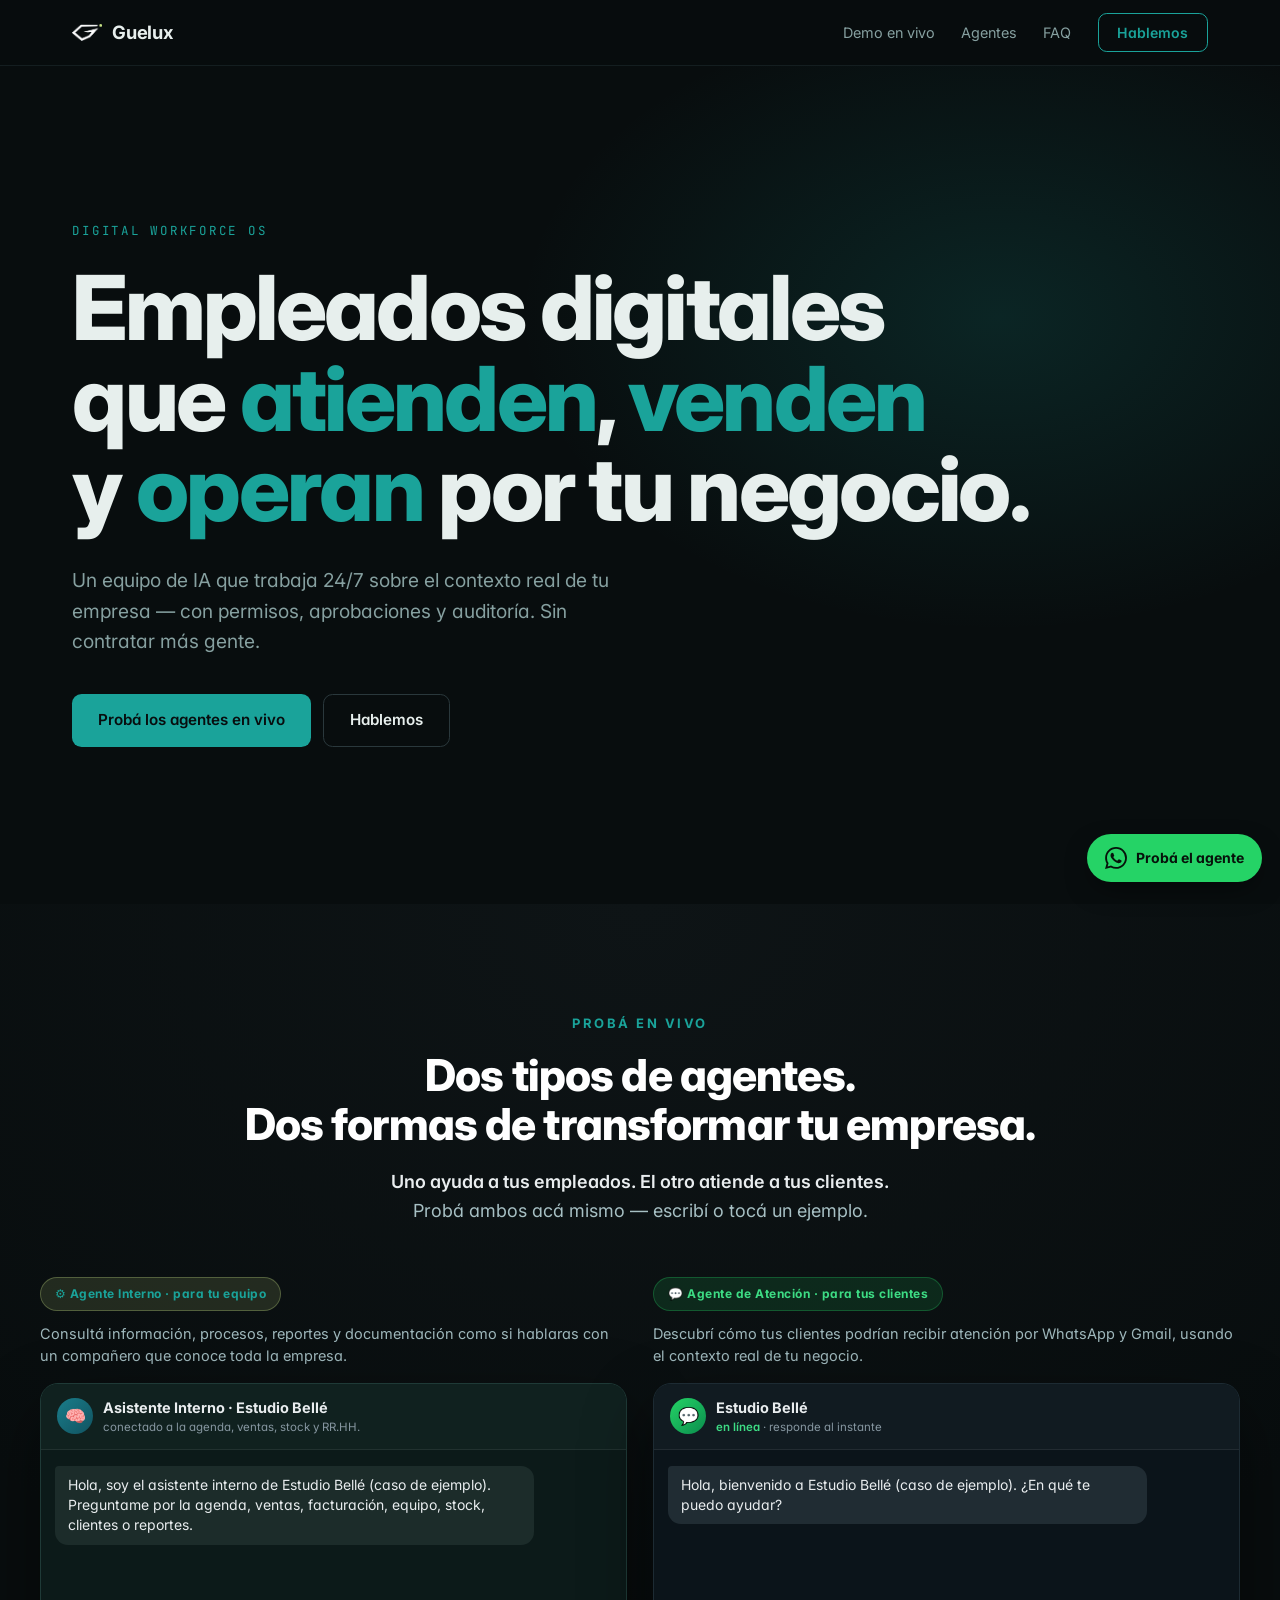
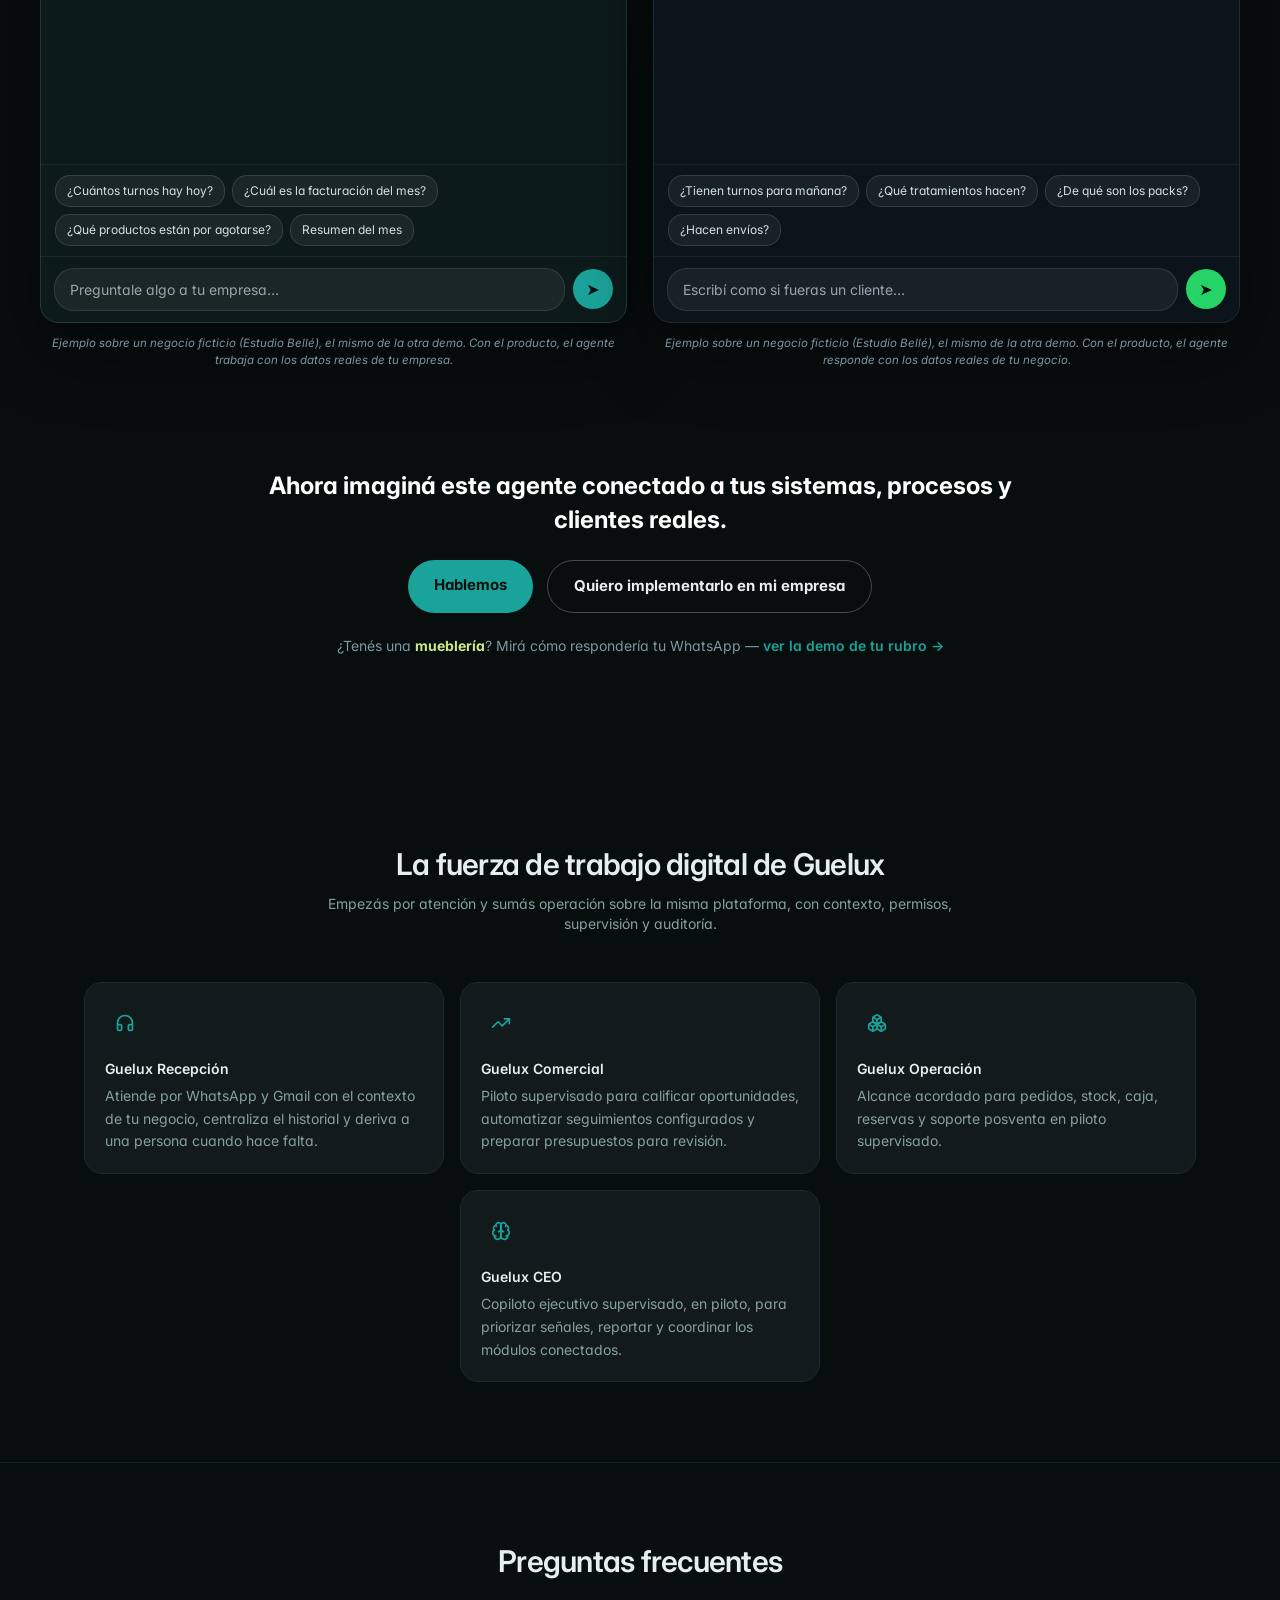
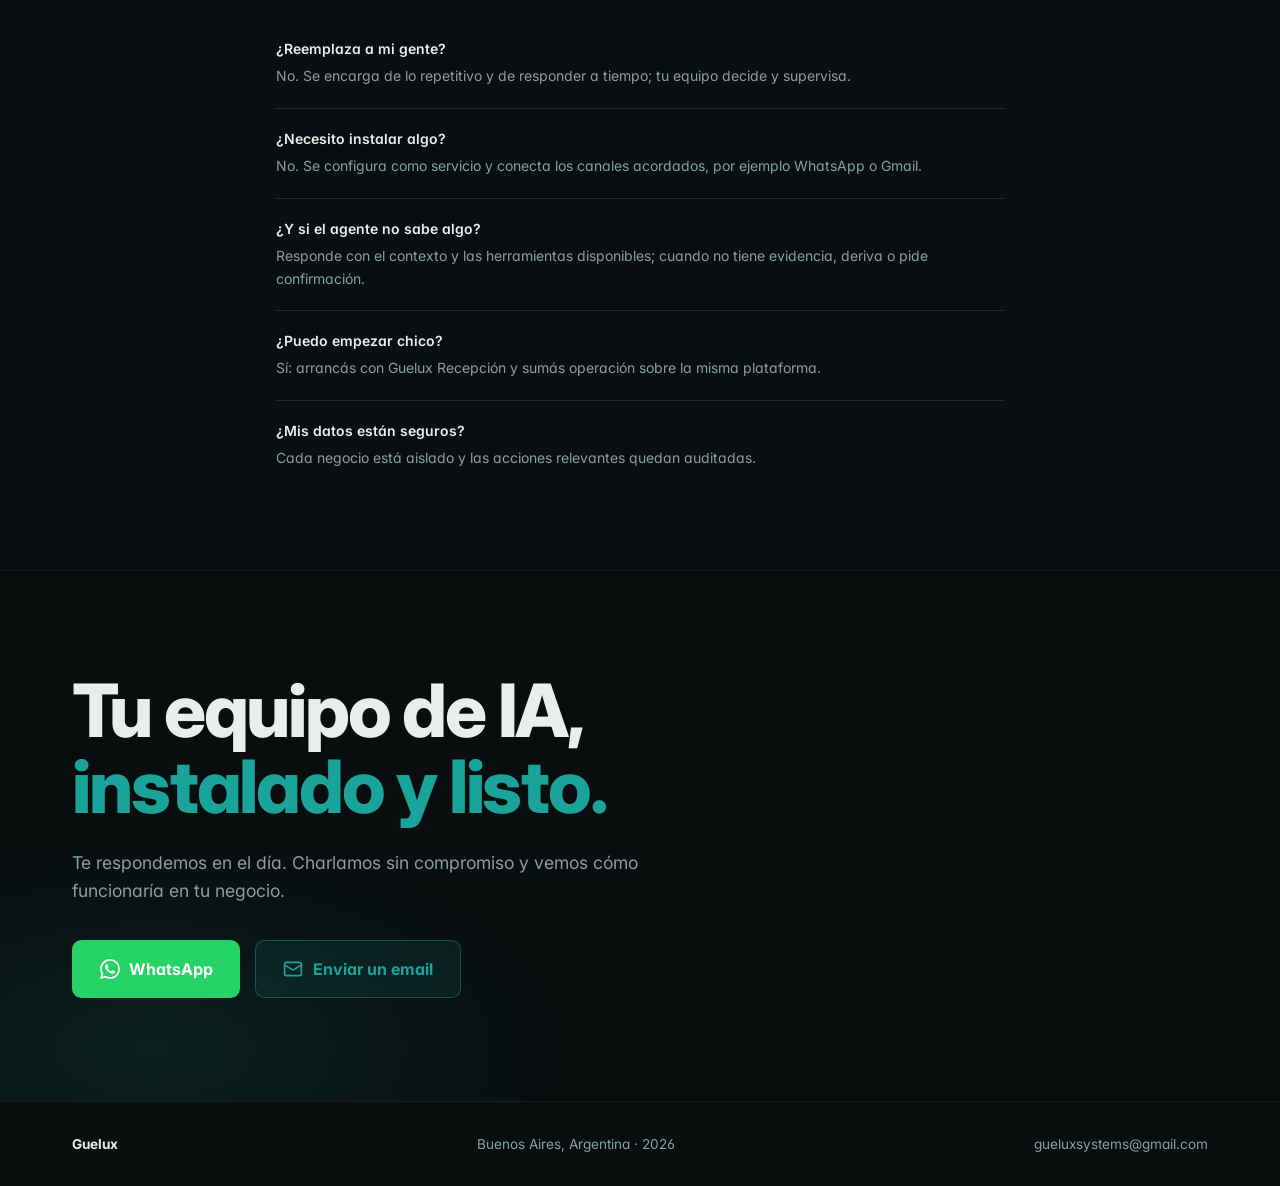
==== commit 12f1a6e2: "landing: link contextual a /muebleria desde la demo de la home" ====
--- a/index.html
+++ b/index.html
@@ -240,6 +240,7 @@
         <a class="gd-btn gd-btn--primary" href="#contacto">Hablemos</a>
         <a class="gd-btn gd-btn--ghost" href="#contacto">Quiero implementarlo en mi empresa</a>
       </div>
+      <p style="margin-top:22px;color:#7d97a0;font-size:14px">¿Tenés una <b style="color:#cee988">mueblería</b>? Mirá cómo respondería tu WhatsApp — <a href="/muebleria/" style="color:#1aa39a;font-weight:600">ver la demo de tu rubro →</a></p>
     </div>
   </section>
 
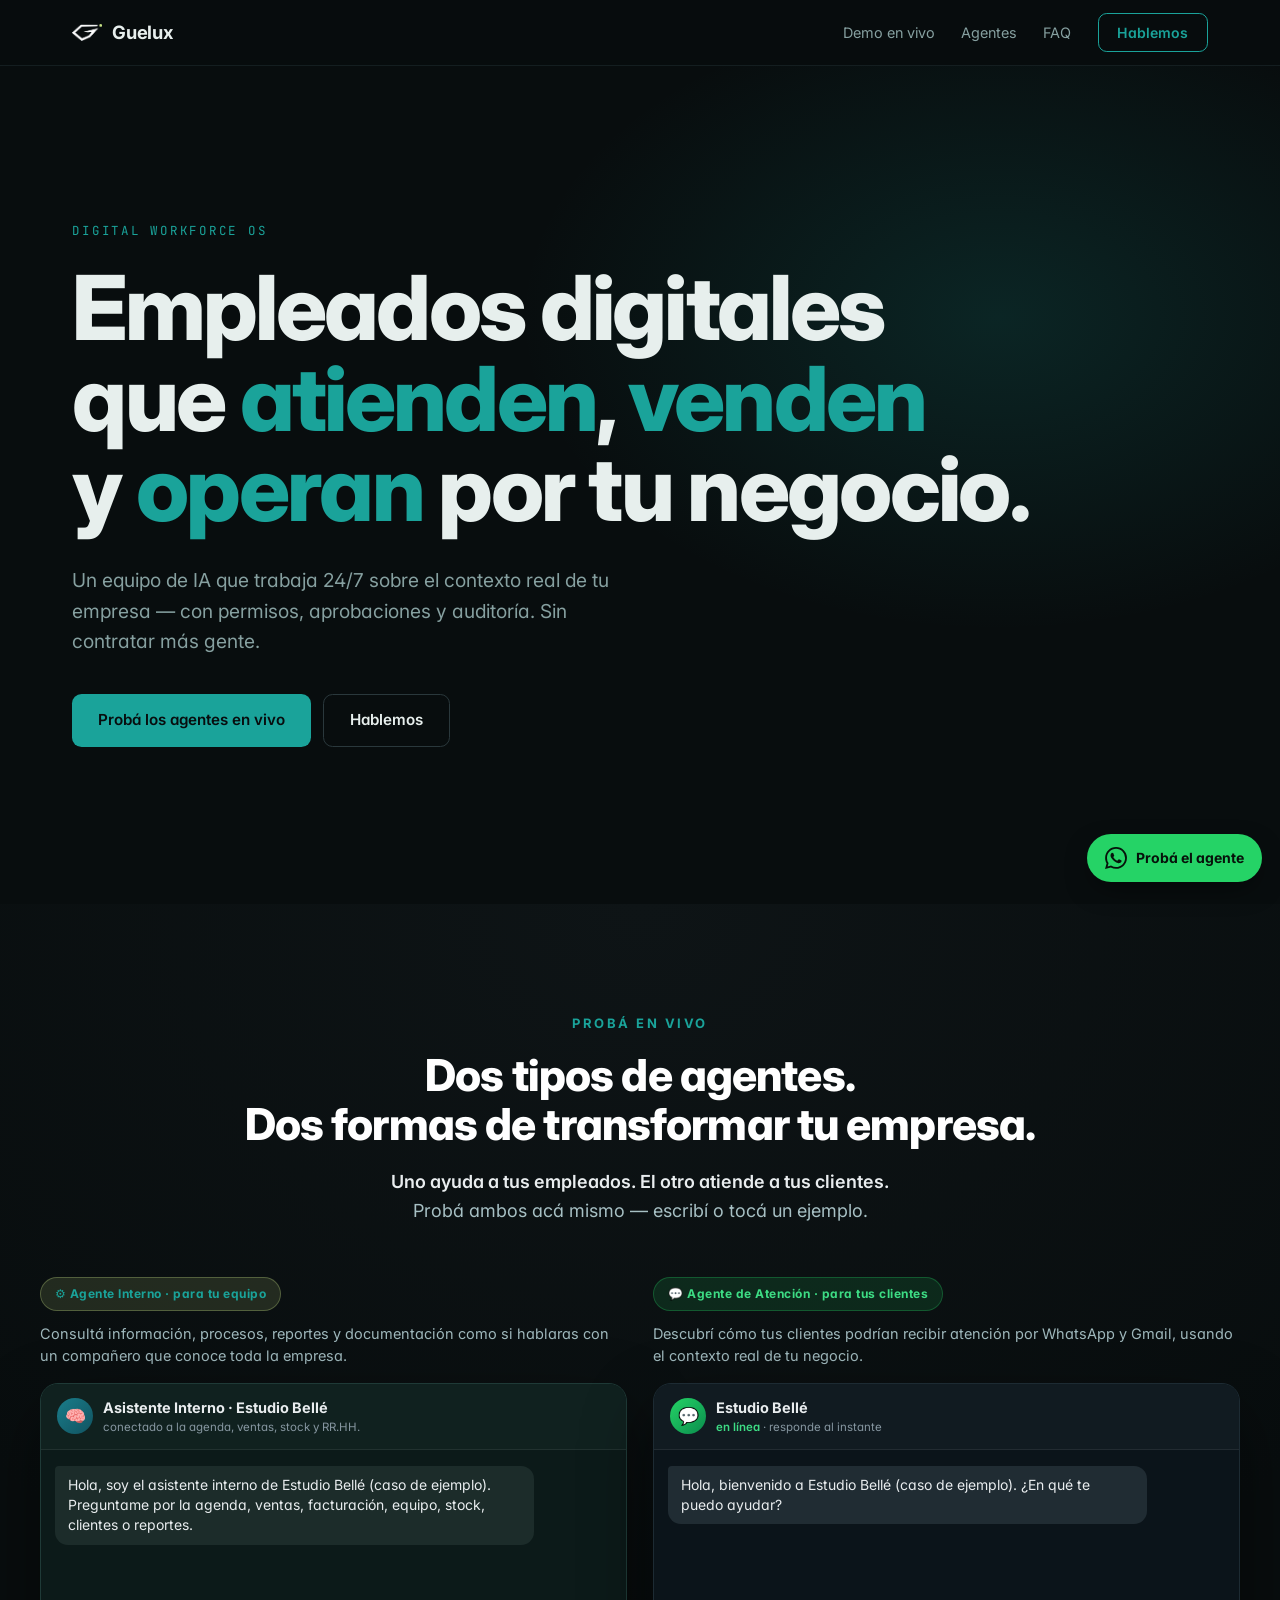
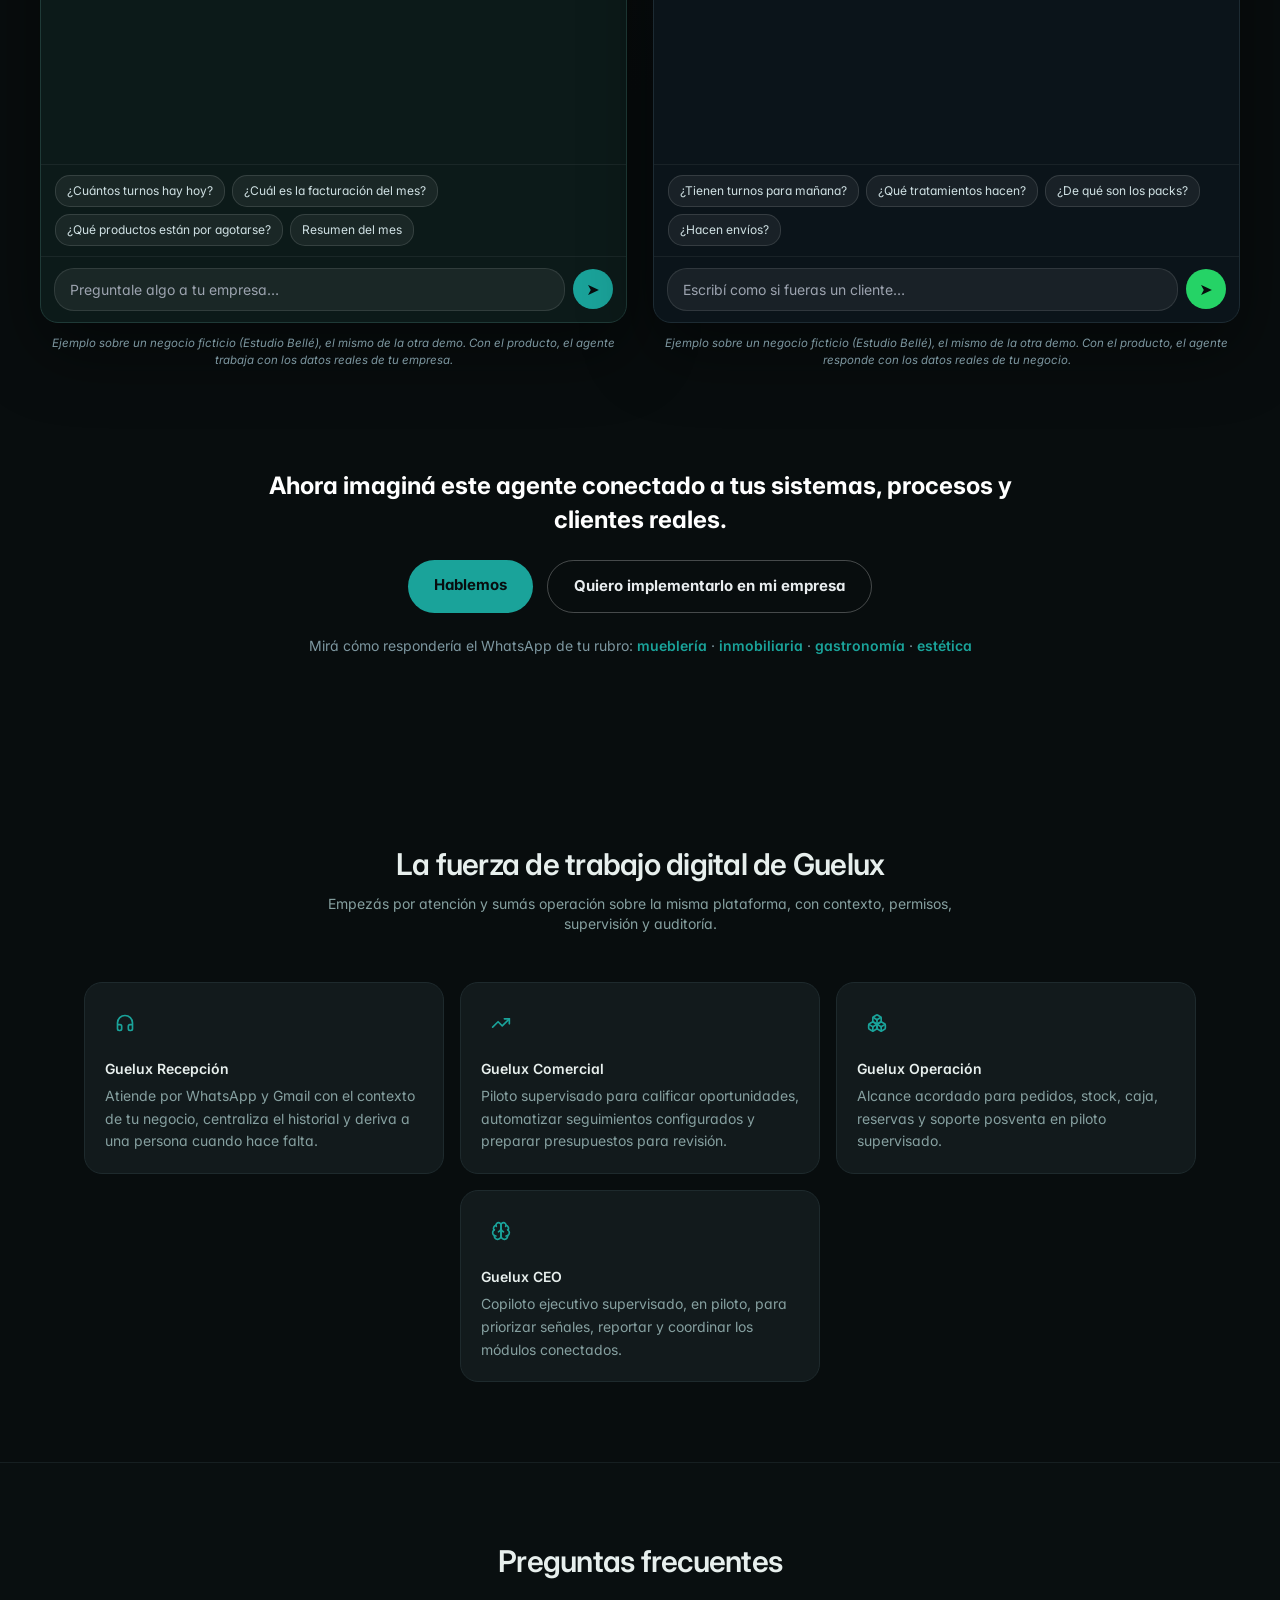
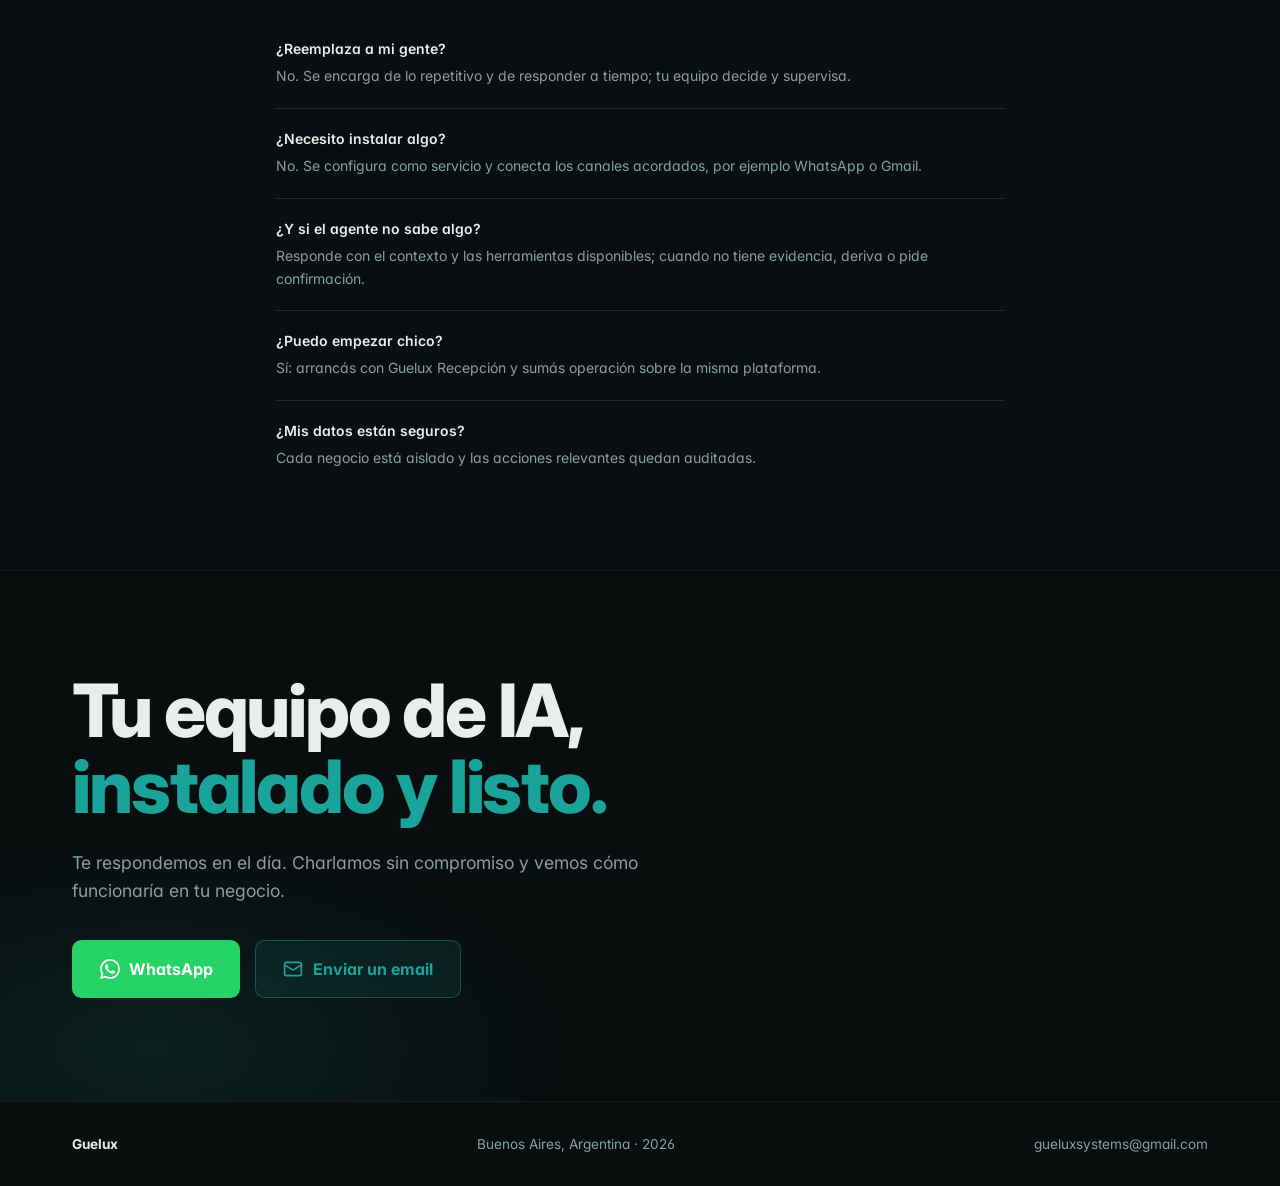
==== commit 6e9f689c: "landing: páginas SEO/demo por rubro — inmobiliaria, gastronomia, estetica + home linkea todas + site" ====
--- a/index.html
+++ b/index.html
@@ -240,7 +240,7 @@
         <a class="gd-btn gd-btn--primary" href="#contacto">Hablemos</a>
         <a class="gd-btn gd-btn--ghost" href="#contacto">Quiero implementarlo en mi empresa</a>
       </div>
-      <p style="margin-top:22px;color:#7d97a0;font-size:14px">¿Tenés una <b style="color:#cee988">mueblería</b>? Mirá cómo respondería tu WhatsApp — <a href="/muebleria/" style="color:#1aa39a;font-weight:600">ver la demo de tu rubro →</a></p>
+      <p style="margin-top:22px;color:#7d97a0;font-size:14px">Mirá cómo respondería el WhatsApp de tu rubro: <a href="/muebleria/" style="color:#1aa39a;font-weight:600">mueblería</a> · <a href="/inmobiliaria/" style="color:#1aa39a;font-weight:600">inmobiliaria</a> · <a href="/gastronomia/" style="color:#1aa39a;font-weight:600">gastronomía</a> · <a href="/estetica/" style="color:#1aa39a;font-weight:600">estética</a></p>
     </div>
   </section>
 
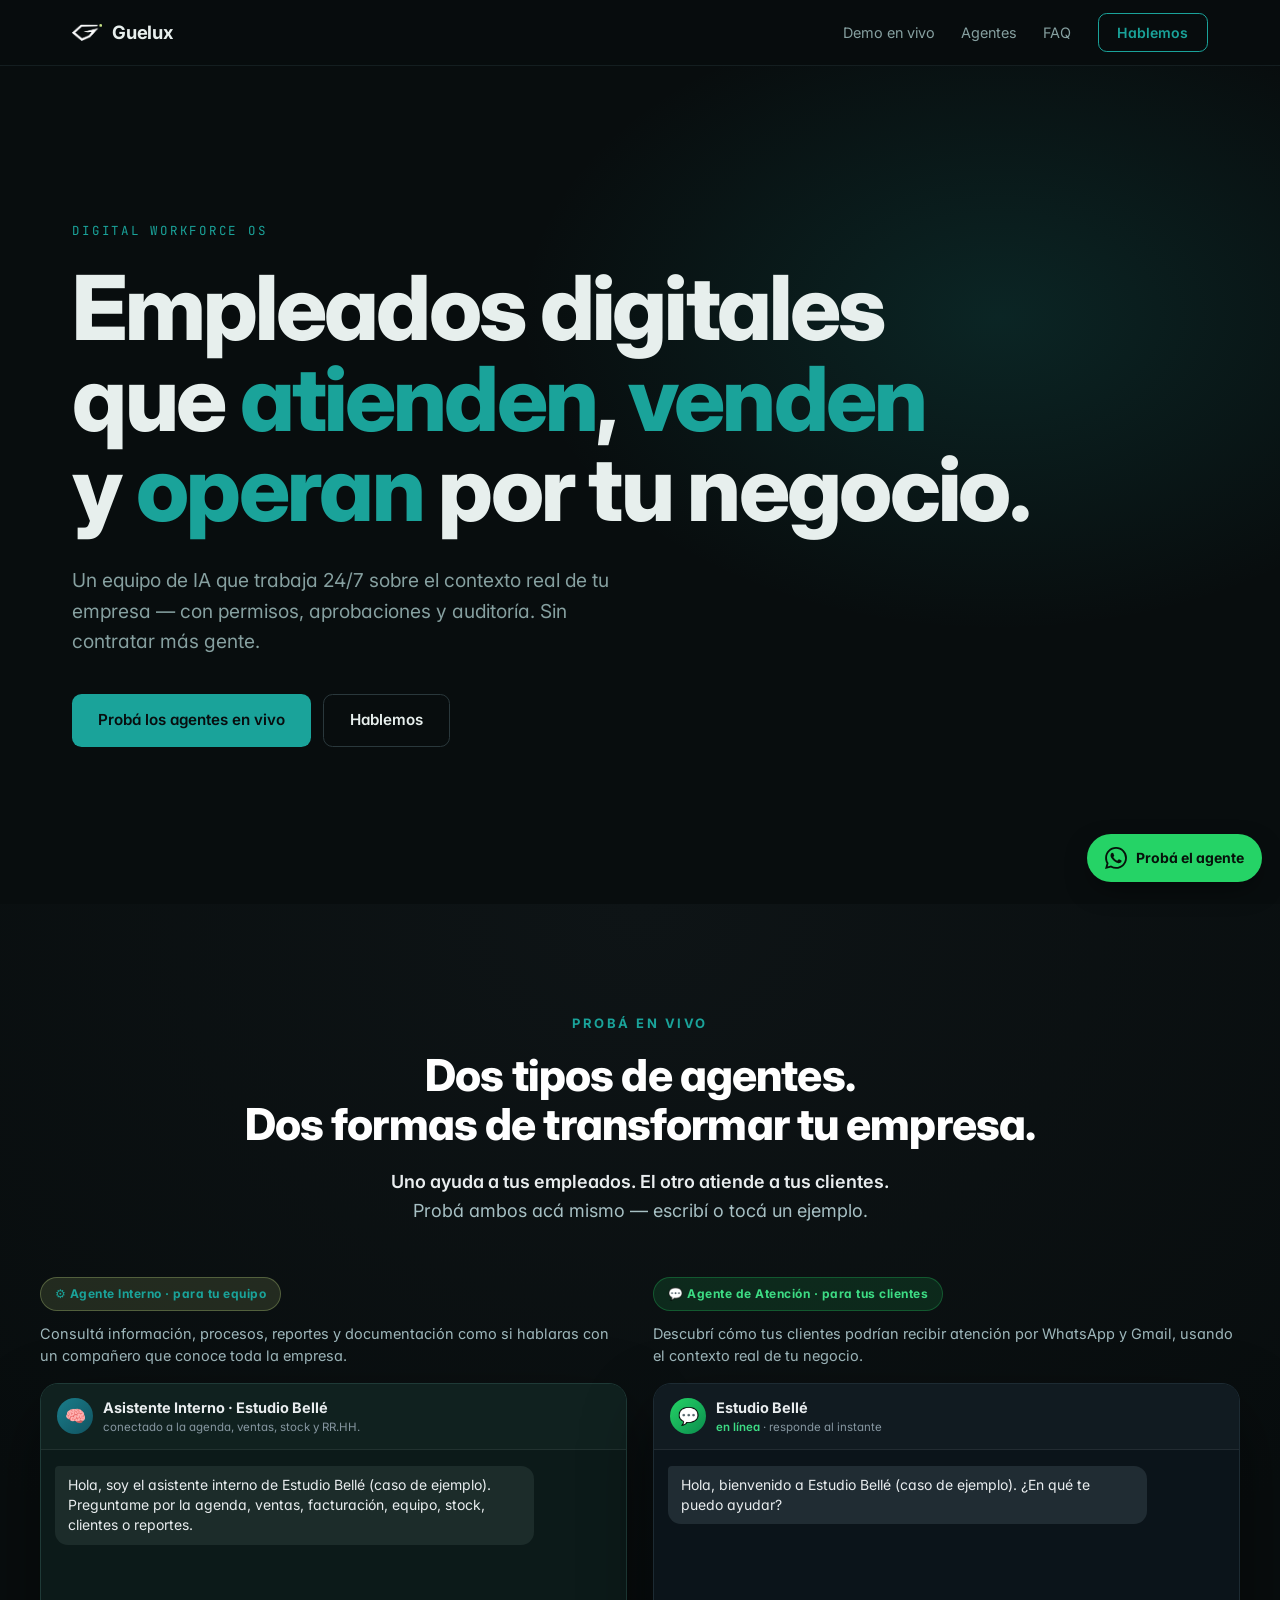
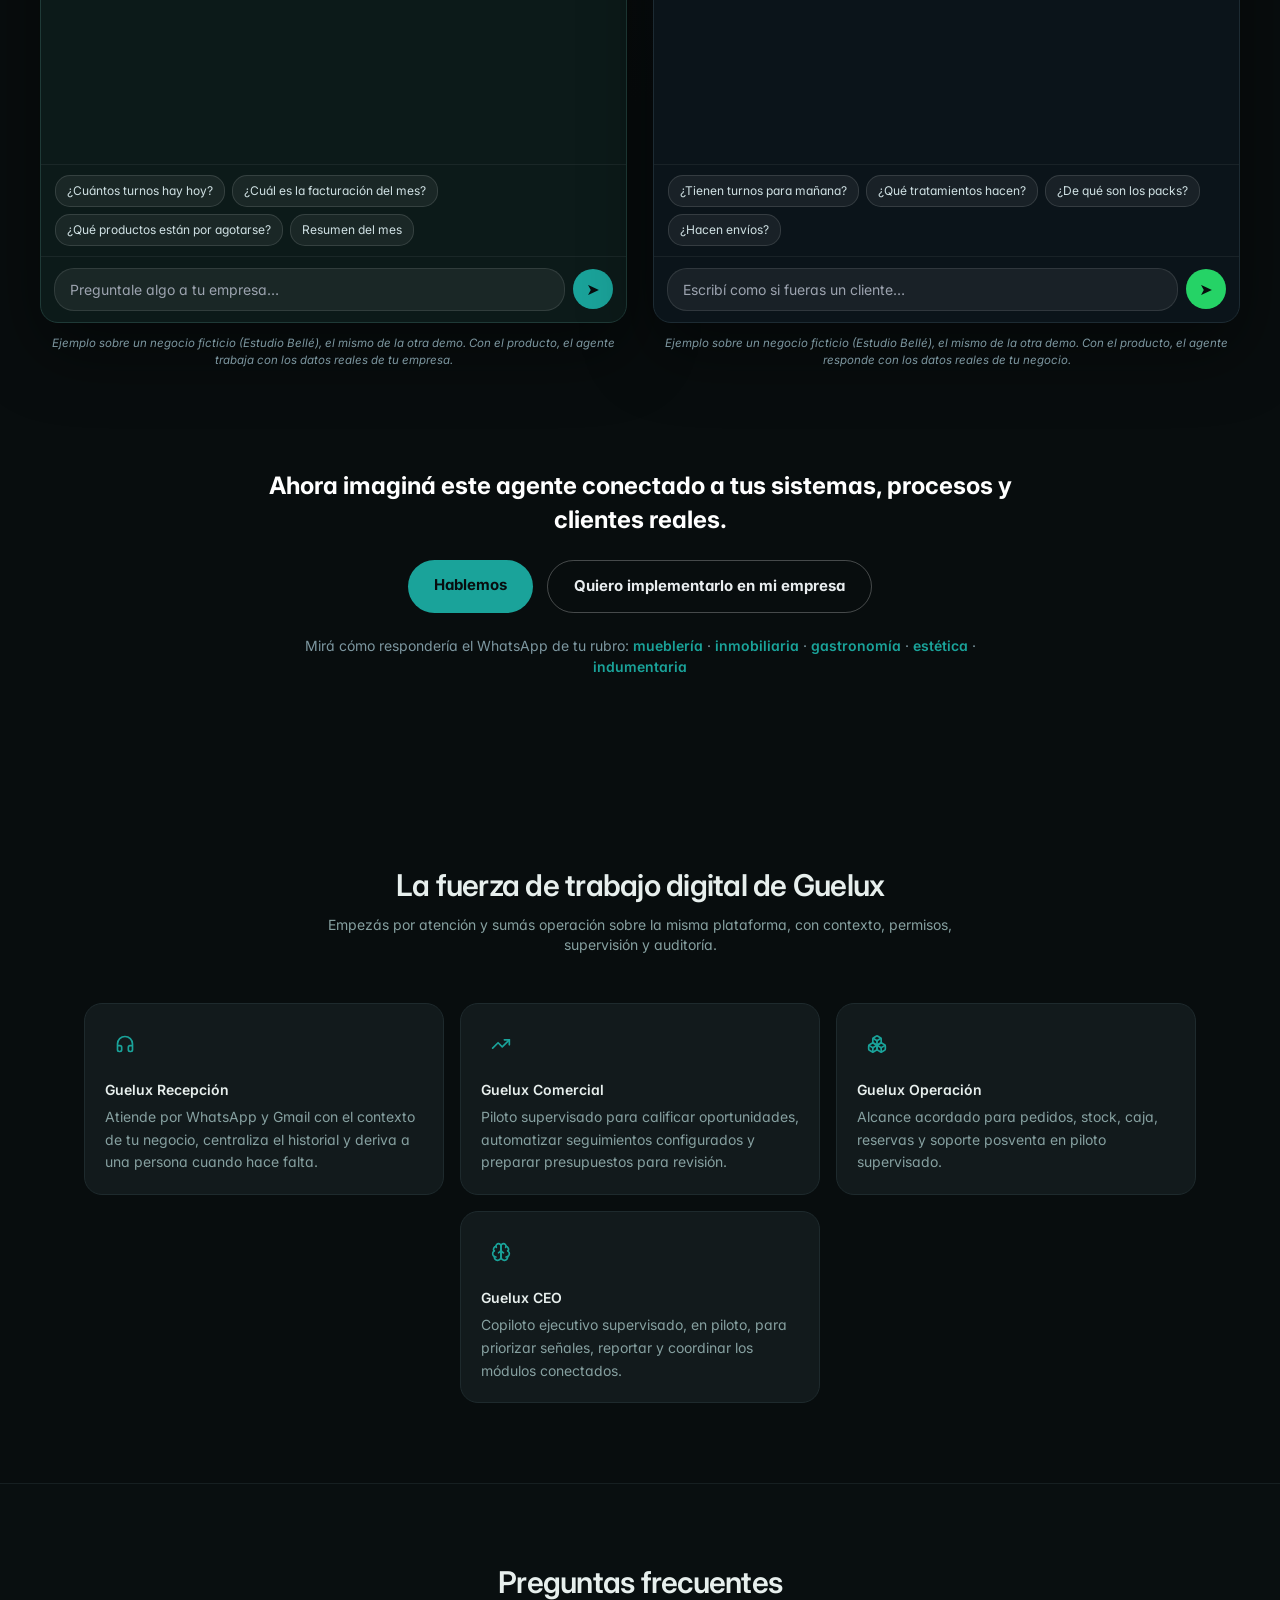
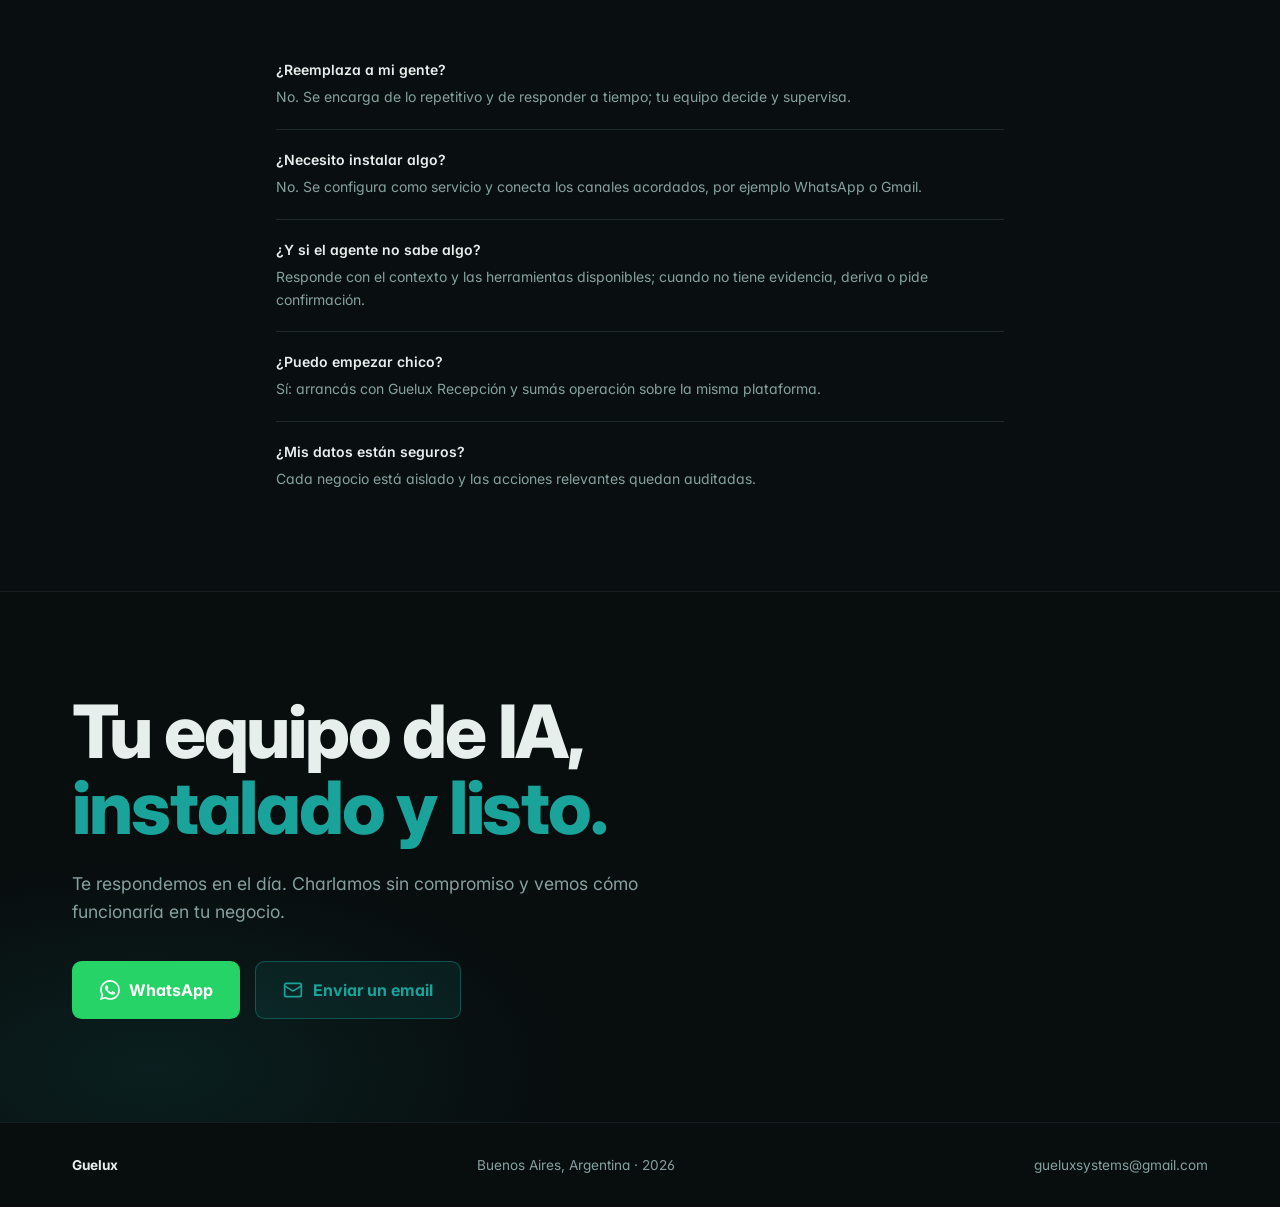
==== commit 7f8e0463: "feat(landing): demo de indumentaria (agente WhatsApp para marcas de ropa) Nueva pagina /indumentaria" ====
--- a/index.html
+++ b/index.html
@@ -240,7 +240,7 @@
         <a class="gd-btn gd-btn--primary" href="#contacto">Hablemos</a>
         <a class="gd-btn gd-btn--ghost" href="#contacto">Quiero implementarlo en mi empresa</a>
       </div>
-      <p style="margin-top:22px;color:#7d97a0;font-size:14px">Mirá cómo respondería el WhatsApp de tu rubro: <a href="/muebleria/" style="color:#1aa39a;font-weight:600">mueblería</a> · <a href="/inmobiliaria/" style="color:#1aa39a;font-weight:600">inmobiliaria</a> · <a href="/gastronomia/" style="color:#1aa39a;font-weight:600">gastronomía</a> · <a href="/estetica/" style="color:#1aa39a;font-weight:600">estética</a></p>
+      <p style="margin-top:22px;color:#7d97a0;font-size:14px">Mirá cómo respondería el WhatsApp de tu rubro: <a href="/muebleria/" style="color:#1aa39a;font-weight:600">mueblería</a> · <a href="/inmobiliaria/" style="color:#1aa39a;font-weight:600">inmobiliaria</a> · <a href="/gastronomia/" style="color:#1aa39a;font-weight:600">gastronomía</a> · <a href="/estetica/" style="color:#1aa39a;font-weight:600">estética</a> · <a href="/indumentaria/" style="color:#1aa39a;font-weight:600">indumentaria</a></p>
     </div>
   </section>
 
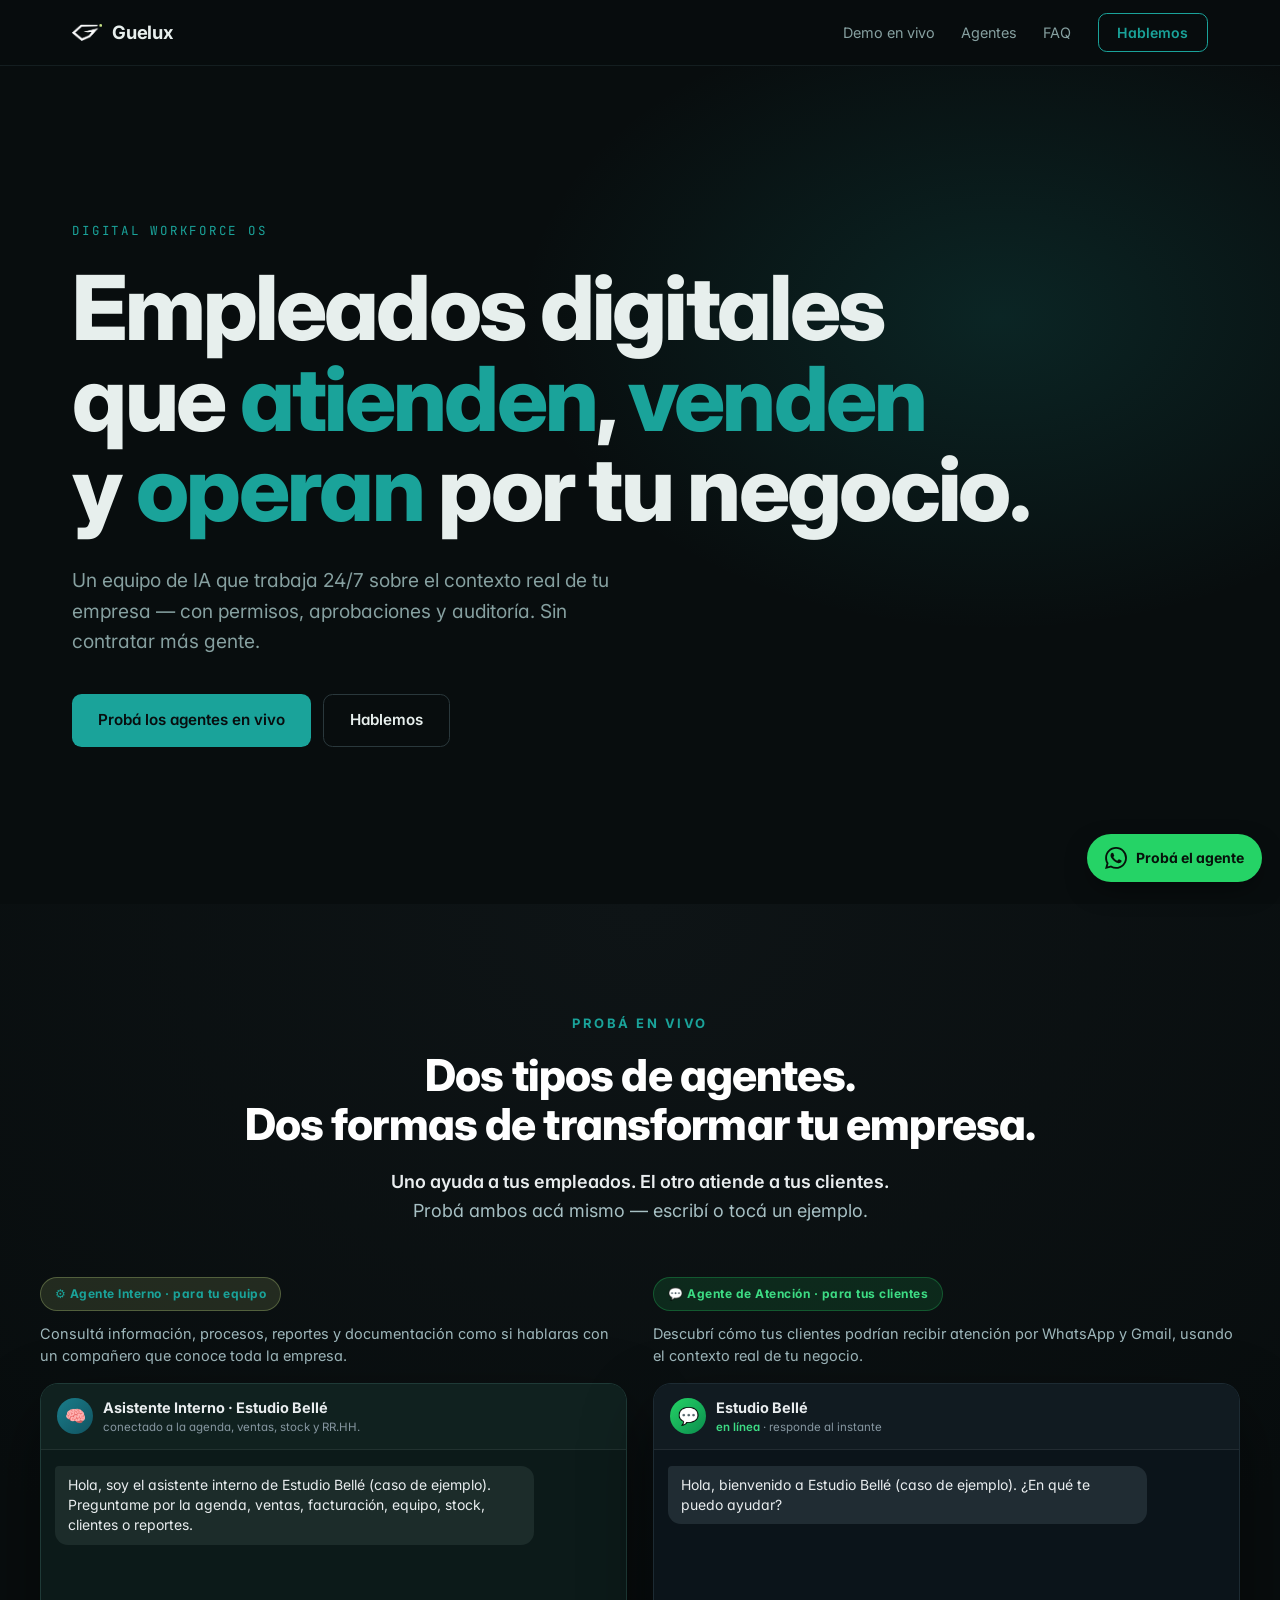
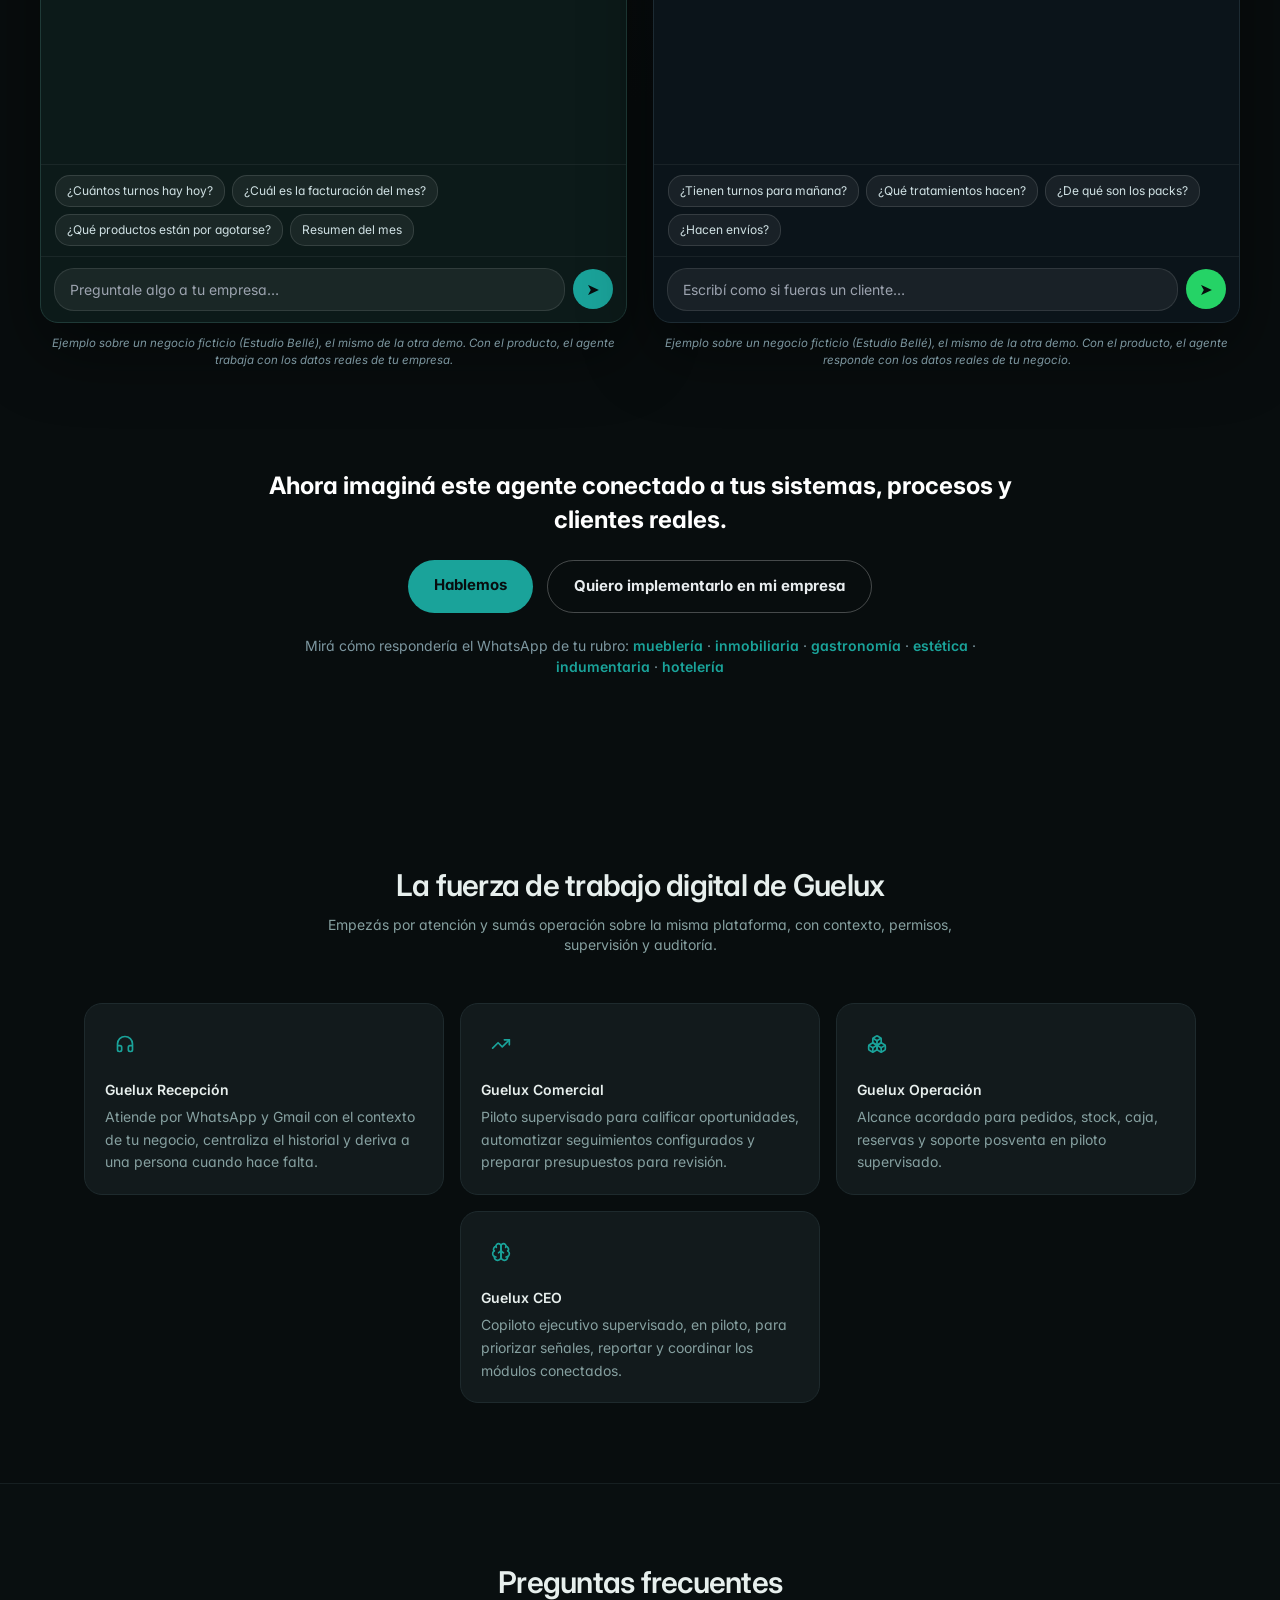
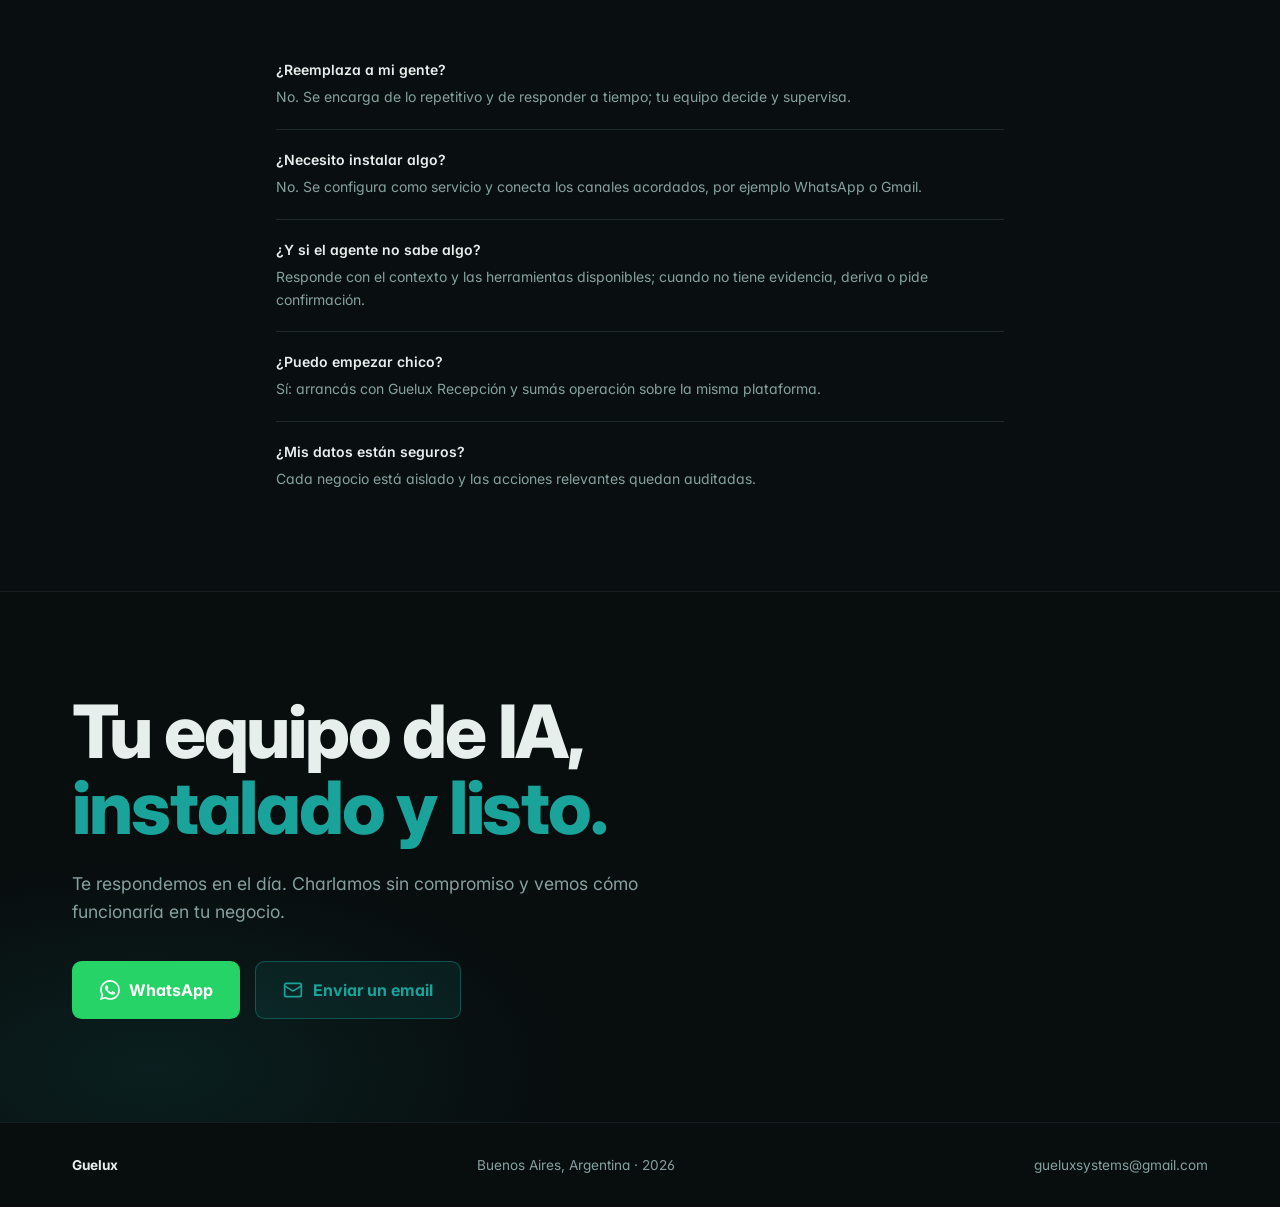
==== commit d4def0f3: "feat(web): demo de hoteleria + link en el home Agrega guelux.com/hoteleria/ con agente de reservas d" ====
--- a/index.html
+++ b/index.html
@@ -240,7 +240,7 @@
         <a class="gd-btn gd-btn--primary" href="#contacto">Hablemos</a>
         <a class="gd-btn gd-btn--ghost" href="#contacto">Quiero implementarlo en mi empresa</a>
       </div>
-      <p style="margin-top:22px;color:#7d97a0;font-size:14px">Mirá cómo respondería el WhatsApp de tu rubro: <a href="/muebleria/" style="color:#1aa39a;font-weight:600">mueblería</a> · <a href="/inmobiliaria/" style="color:#1aa39a;font-weight:600">inmobiliaria</a> · <a href="/gastronomia/" style="color:#1aa39a;font-weight:600">gastronomía</a> · <a href="/estetica/" style="color:#1aa39a;font-weight:600">estética</a> · <a href="/indumentaria/" style="color:#1aa39a;font-weight:600">indumentaria</a></p>
+      <p style="margin-top:22px;color:#7d97a0;font-size:14px">Mirá cómo respondería el WhatsApp de tu rubro: <a href="/muebleria/" style="color:#1aa39a;font-weight:600">mueblería</a> · <a href="/inmobiliaria/" style="color:#1aa39a;font-weight:600">inmobiliaria</a> · <a href="/gastronomia/" style="color:#1aa39a;font-weight:600">gastronomía</a> · <a href="/estetica/" style="color:#1aa39a;font-weight:600">estética</a> · <a href="/indumentaria/" style="color:#1aa39a;font-weight:600">indumentaria</a> · <a href="/hoteleria/" style="color:#1aa39a;font-weight:600">hotelería</a></p>
     </div>
   </section>
 
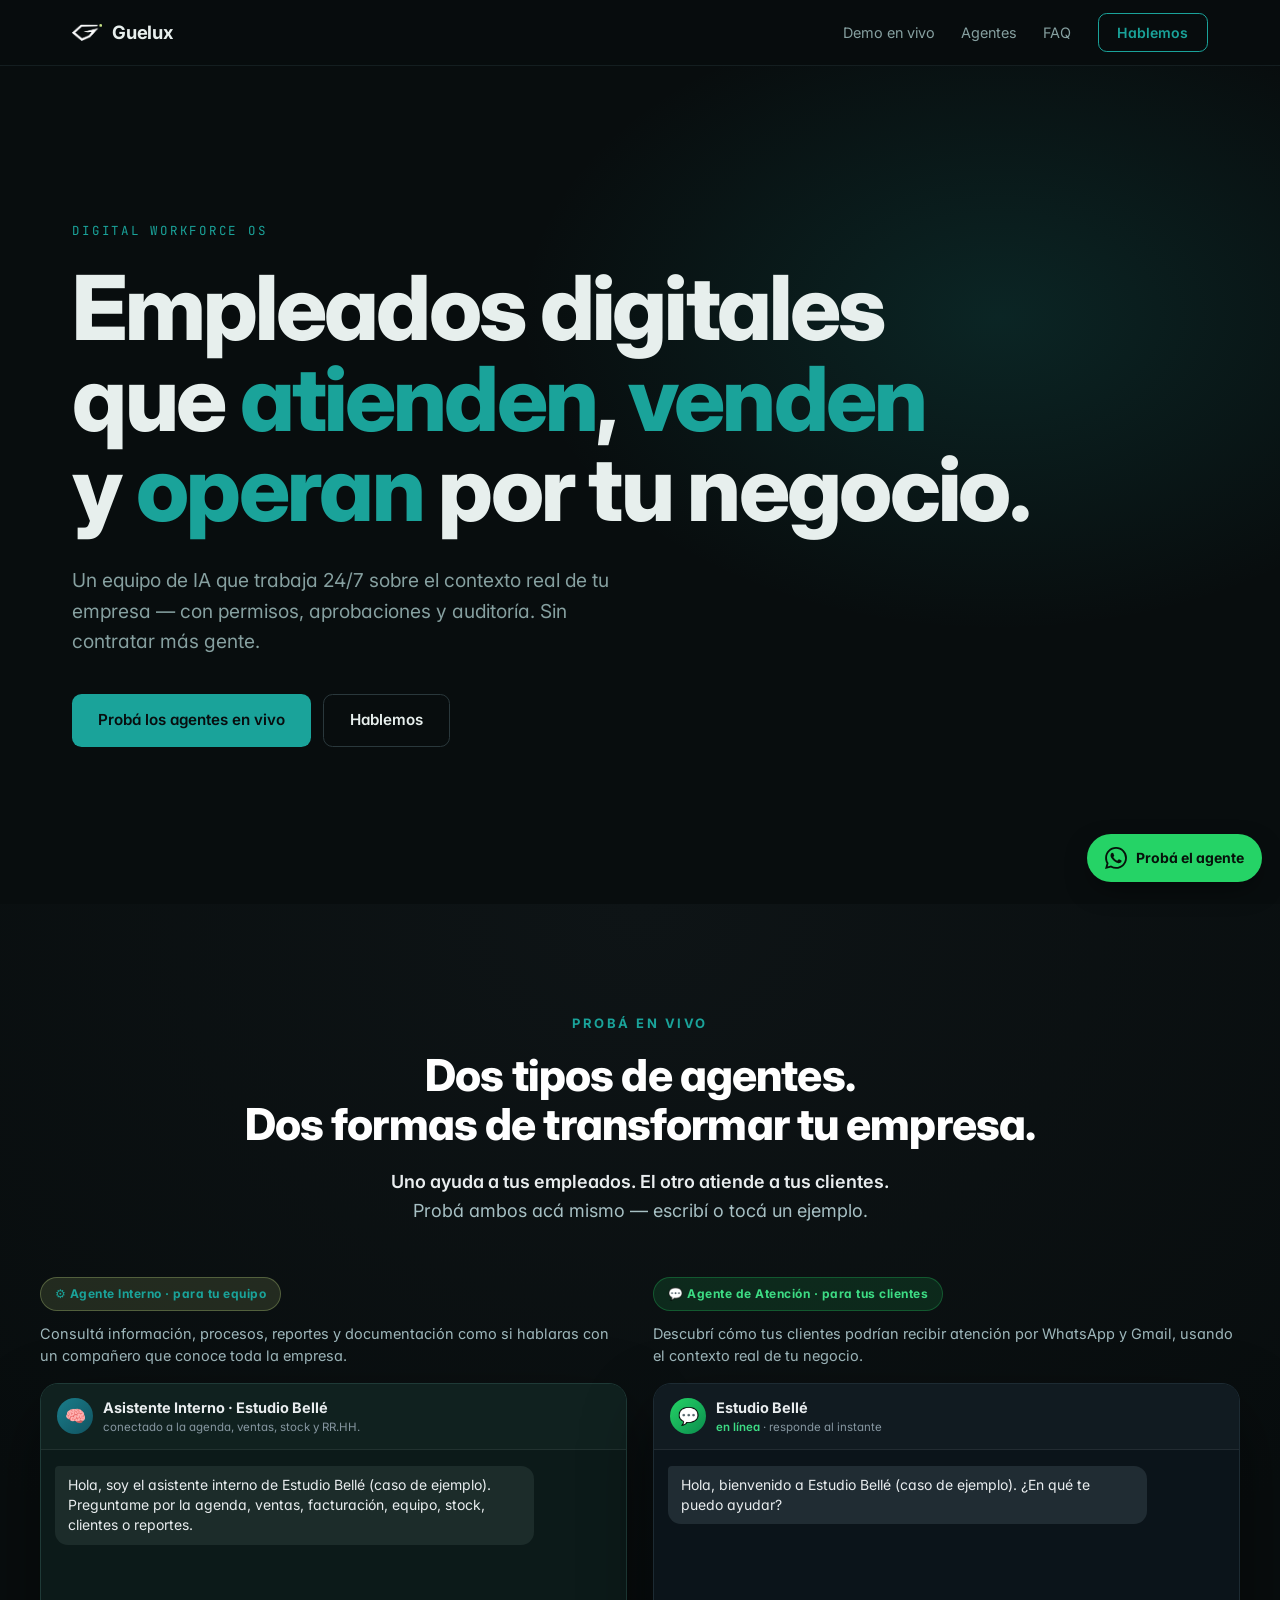
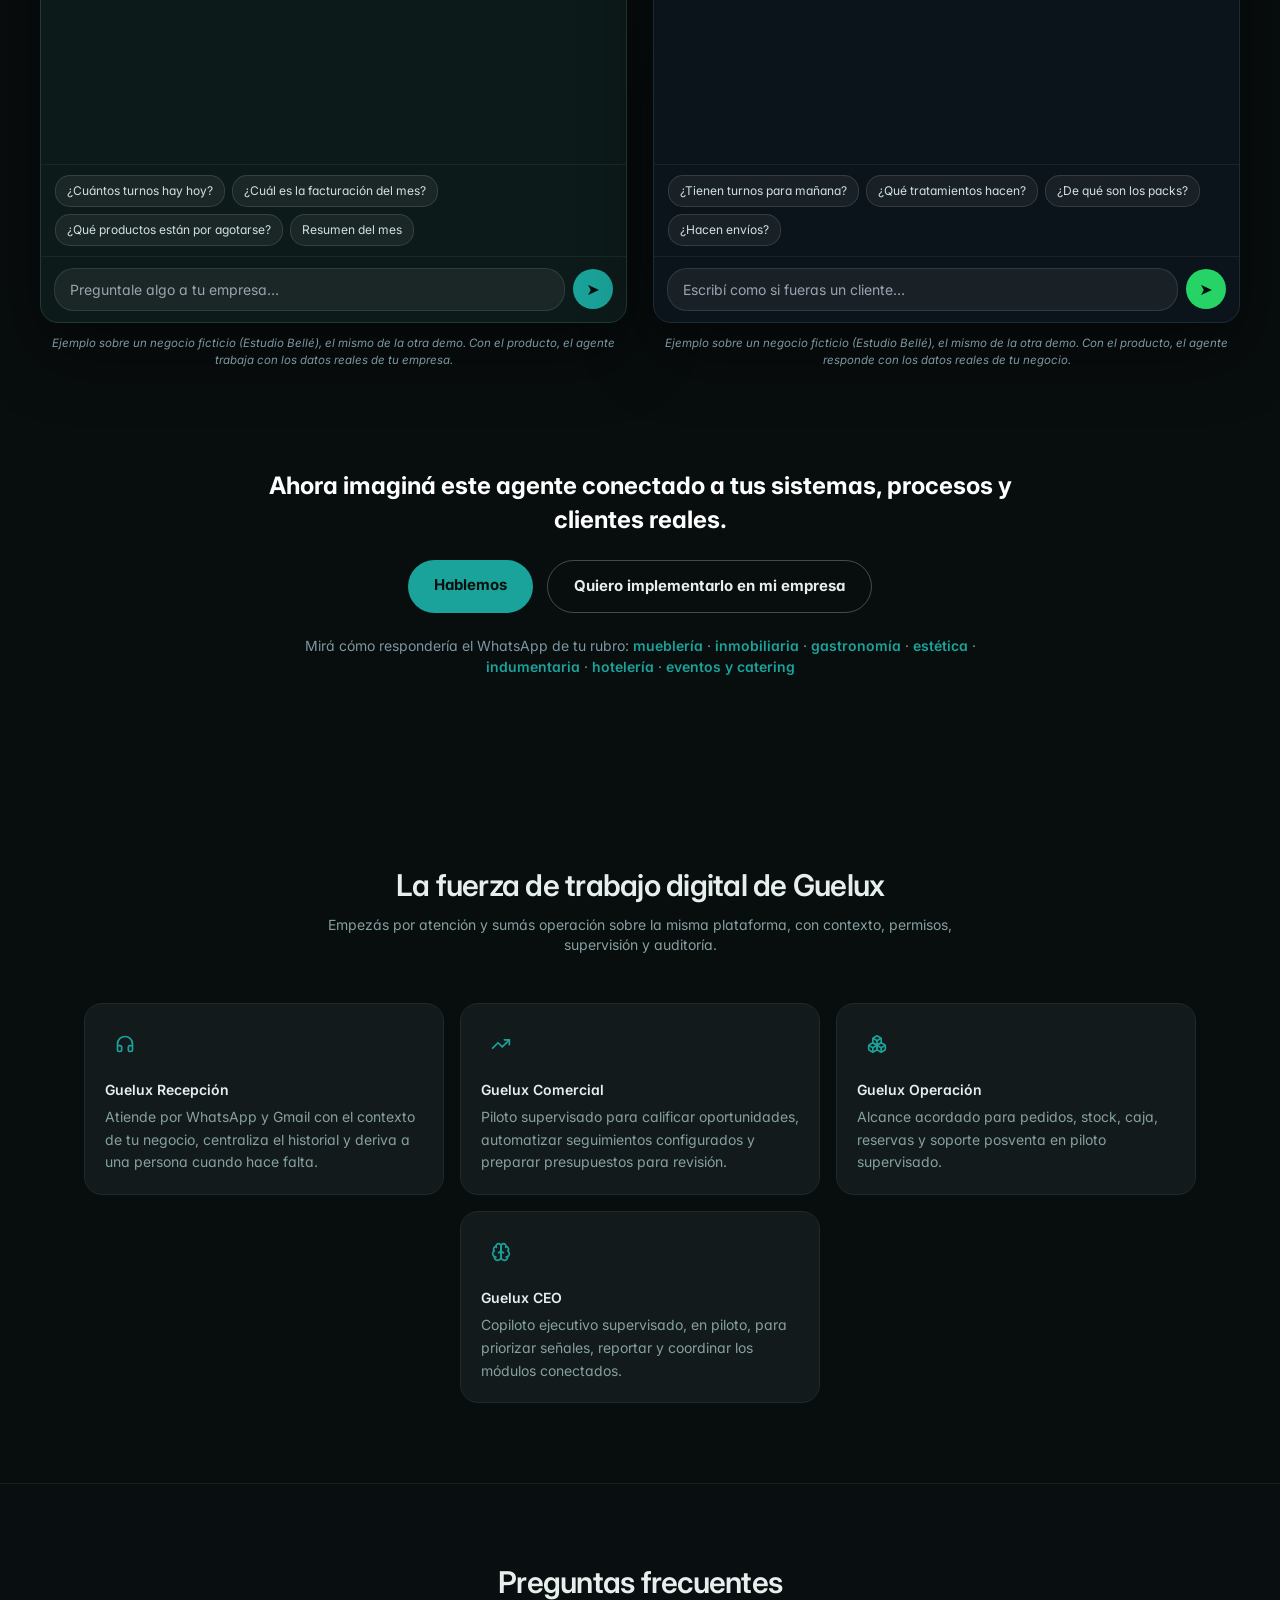
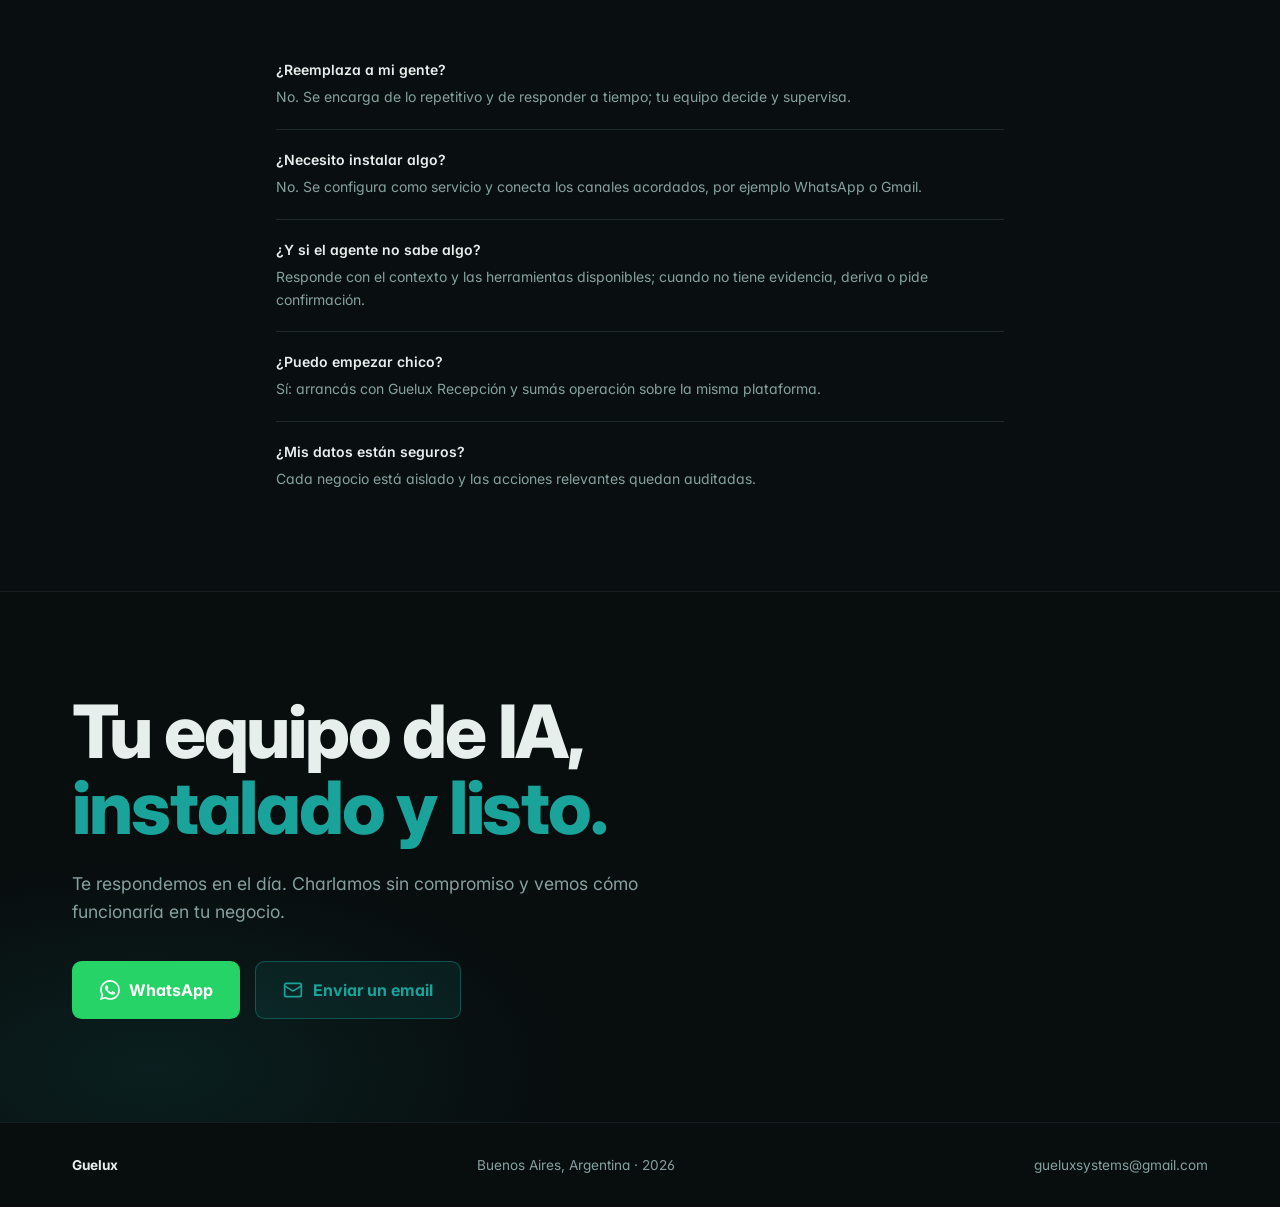
==== commit bc27e20e: "feat(web): demo de eventos/catering + link en el home Agrega guelux.com/eventos/ con un agente para " ====
--- a/index.html
+++ b/index.html
@@ -240,7 +240,7 @@
         <a class="gd-btn gd-btn--primary" href="#contacto">Hablemos</a>
         <a class="gd-btn gd-btn--ghost" href="#contacto">Quiero implementarlo en mi empresa</a>
       </div>
-      <p style="margin-top:22px;color:#7d97a0;font-size:14px">Mirá cómo respondería el WhatsApp de tu rubro: <a href="/muebleria/" style="color:#1aa39a;font-weight:600">mueblería</a> · <a href="/inmobiliaria/" style="color:#1aa39a;font-weight:600">inmobiliaria</a> · <a href="/gastronomia/" style="color:#1aa39a;font-weight:600">gastronomía</a> · <a href="/estetica/" style="color:#1aa39a;font-weight:600">estética</a> · <a href="/indumentaria/" style="color:#1aa39a;font-weight:600">indumentaria</a> · <a href="/hoteleria/" style="color:#1aa39a;font-weight:600">hotelería</a></p>
+      <p style="margin-top:22px;color:#7d97a0;font-size:14px">Mirá cómo respondería el WhatsApp de tu rubro: <a href="/muebleria/" style="color:#1aa39a;font-weight:600">mueblería</a> · <a href="/inmobiliaria/" style="color:#1aa39a;font-weight:600">inmobiliaria</a> · <a href="/gastronomia/" style="color:#1aa39a;font-weight:600">gastronomía</a> · <a href="/estetica/" style="color:#1aa39a;font-weight:600">estética</a> · <a href="/indumentaria/" style="color:#1aa39a;font-weight:600">indumentaria</a> · <a href="/hoteleria/" style="color:#1aa39a;font-weight:600">hotelería</a> · <a href="/eventos/" style="color:#1aa39a;font-weight:600">eventos y catering</a></p>
     </div>
   </section>
 
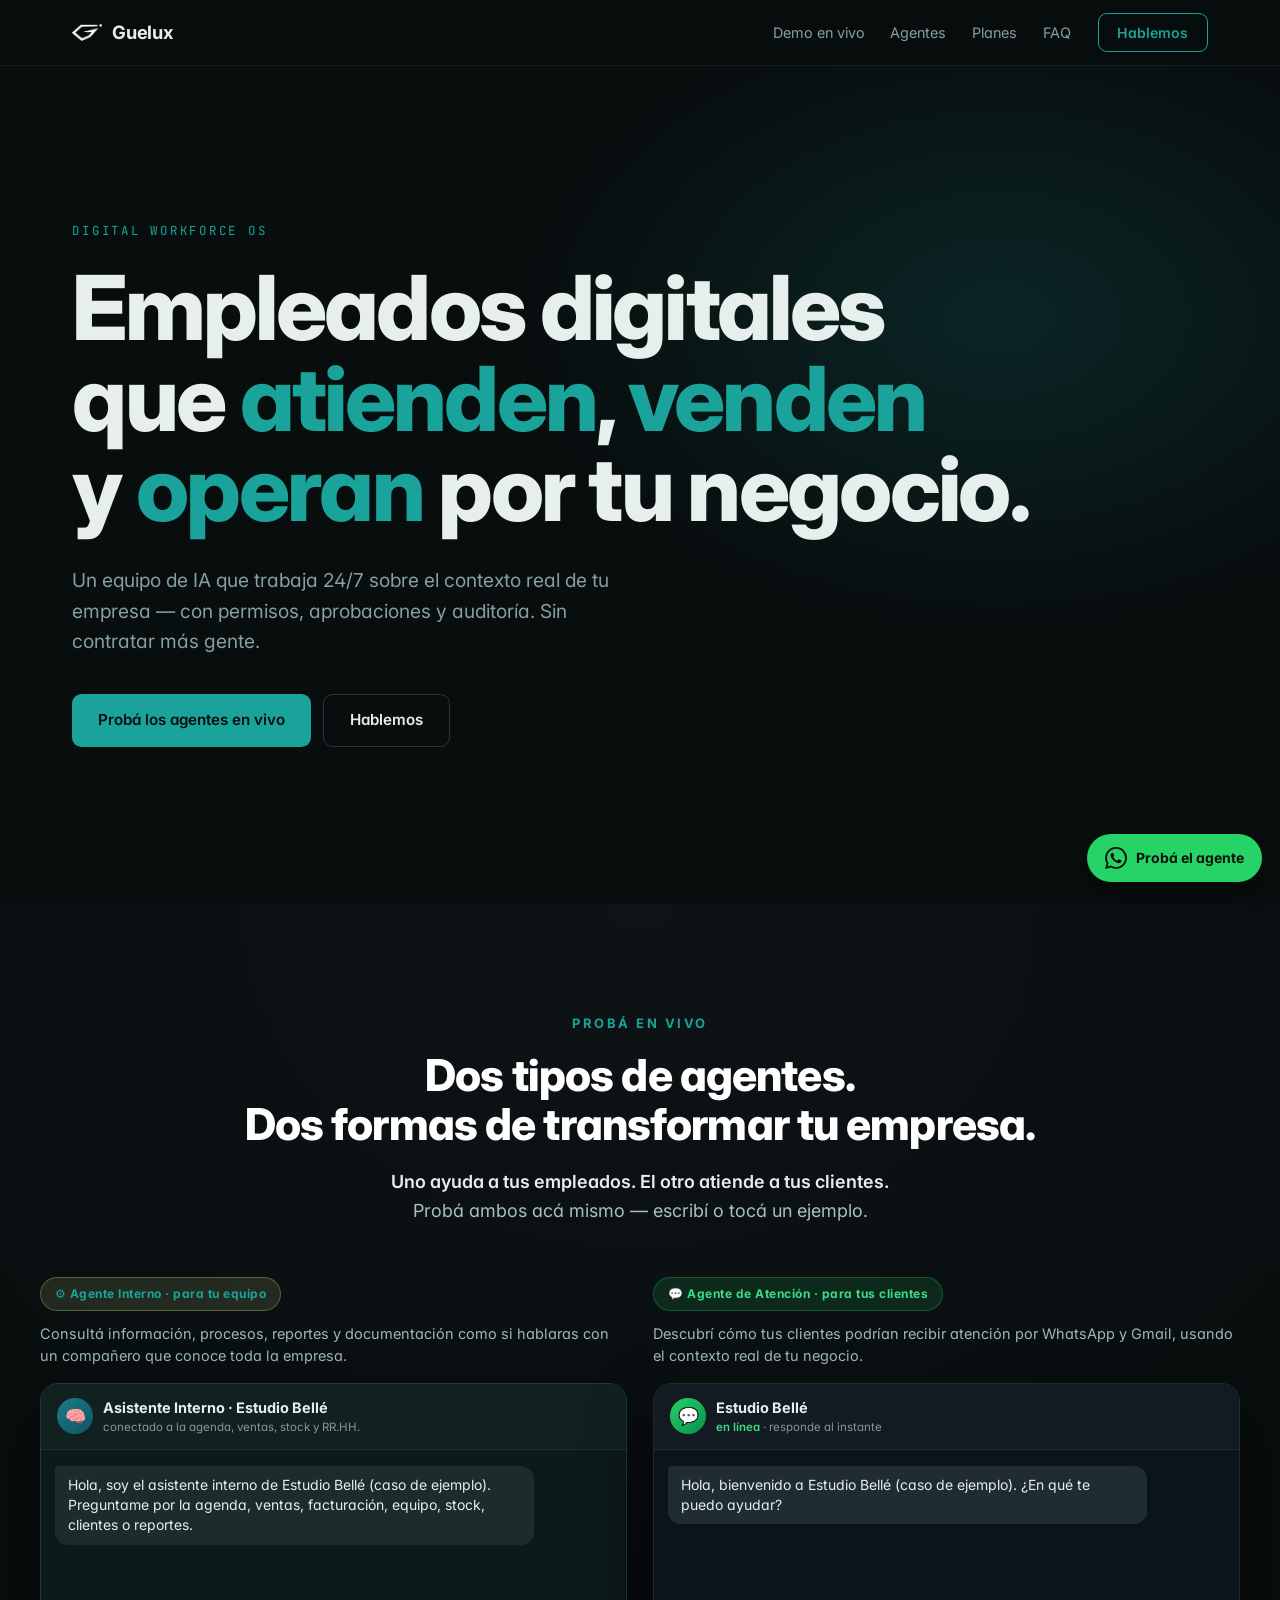
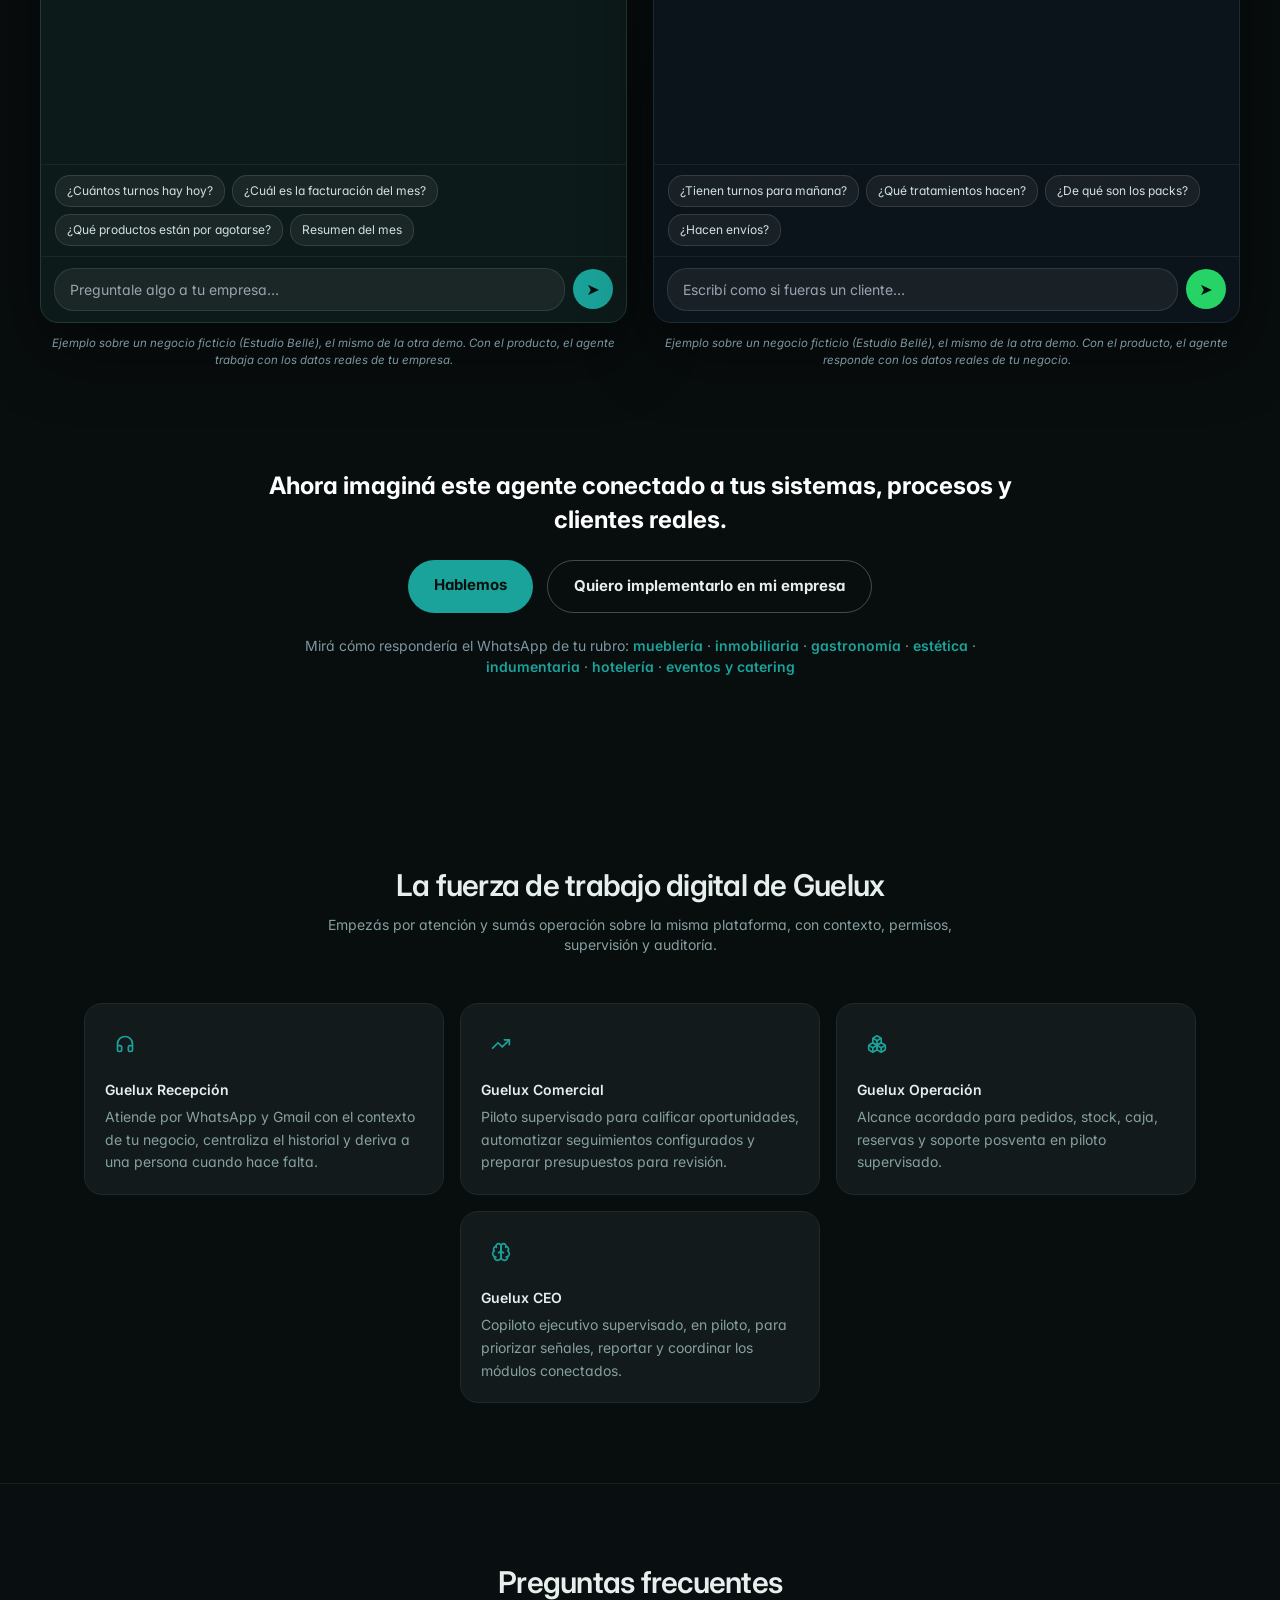
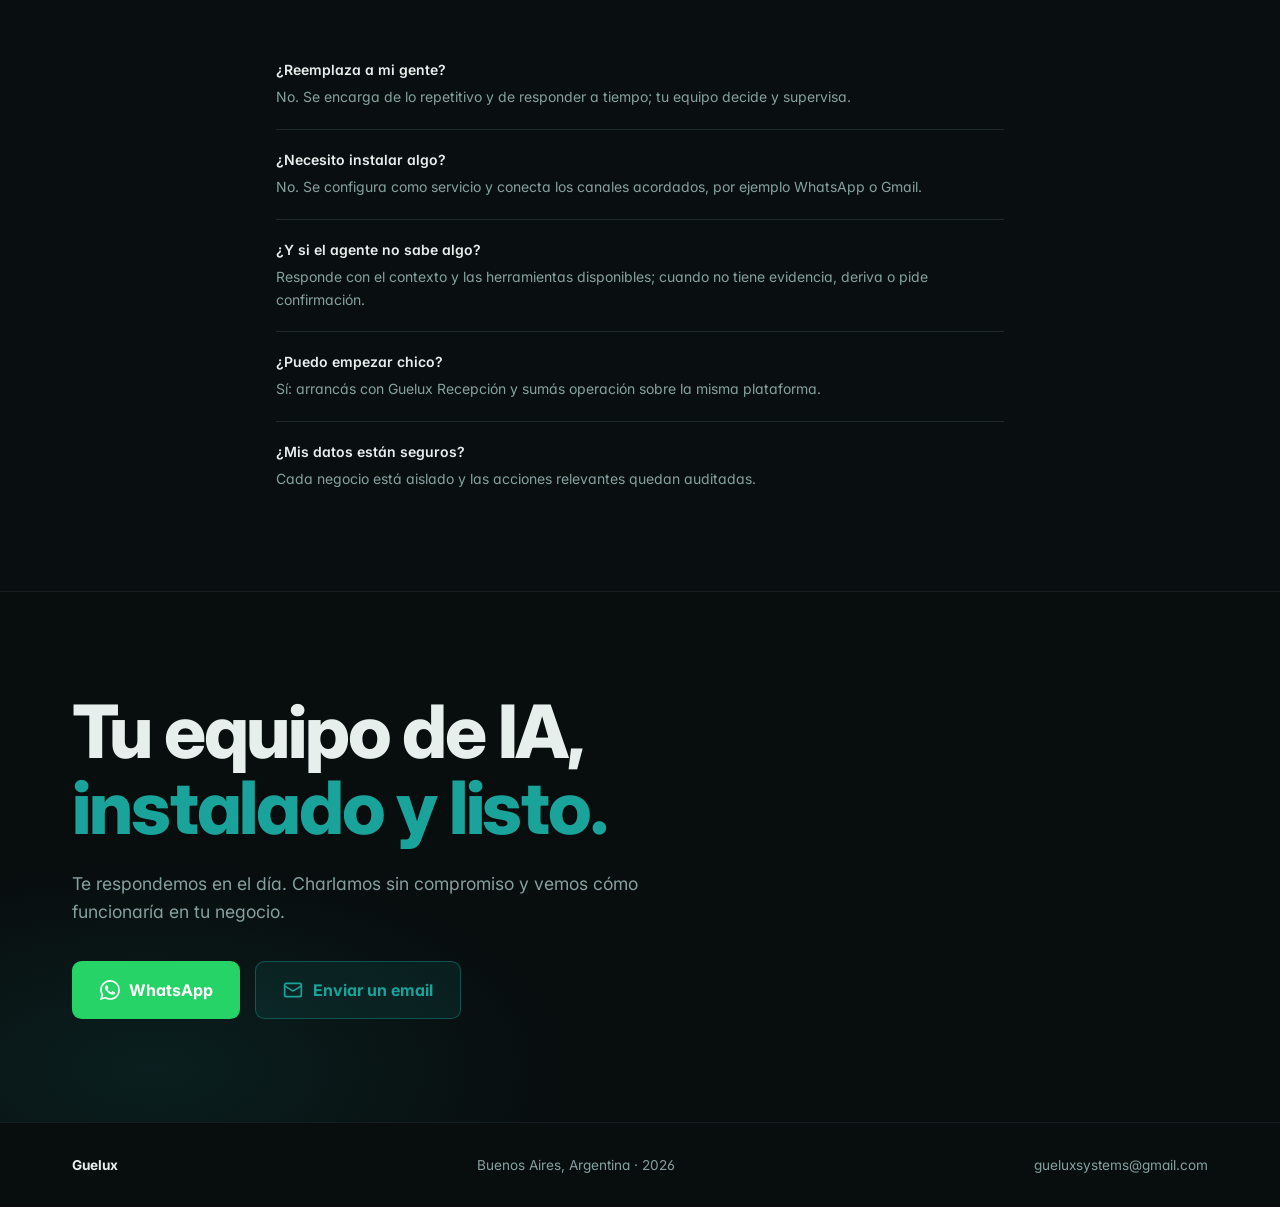
==== commit 8da1144b: "feat: Planes accesible desde la navbar y desde el CTA de implementación - Navbar del home suma el li" ====
--- a/index.html
+++ b/index.html
@@ -102,6 +102,7 @@
       <nav class="gx-nav-links">
         <a href="#demo">Demo en vivo</a>
         <a href="#agentes">Agentes</a>
+        <a href="/planes/">Planes</a>
         <a href="#faq">FAQ</a>
       </nav>
       <a href="#contacto" class="gx-nav-cta">Hablemos</a>
@@ -238,7 +239,7 @@
       <p class="gd-cta-line">Ahora imaginá este agente conectado a tus sistemas, procesos y clientes reales.</p>
       <div class="gd-cta-btns">
         <a class="gd-btn gd-btn--primary" href="#contacto">Hablemos</a>
-        <a class="gd-btn gd-btn--ghost" href="#contacto">Quiero implementarlo en mi empresa</a>
+        <a class="gd-btn gd-btn--ghost" href="/planes/">Quiero implementarlo en mi empresa</a>
       </div>
       <p style="margin-top:22px;color:#7d97a0;font-size:14px">Mirá cómo respondería el WhatsApp de tu rubro: <a href="/muebleria/" style="color:#1aa39a;font-weight:600">mueblería</a> · <a href="/inmobiliaria/" style="color:#1aa39a;font-weight:600">inmobiliaria</a> · <a href="/gastronomia/" style="color:#1aa39a;font-weight:600">gastronomía</a> · <a href="/estetica/" style="color:#1aa39a;font-weight:600">estética</a> · <a href="/indumentaria/" style="color:#1aa39a;font-weight:600">indumentaria</a> · <a href="/hoteleria/" style="color:#1aa39a;font-weight:600">hotelería</a> · <a href="/eventos/" style="color:#1aa39a;font-weight:600">eventos y catering</a></p>
     </div>
